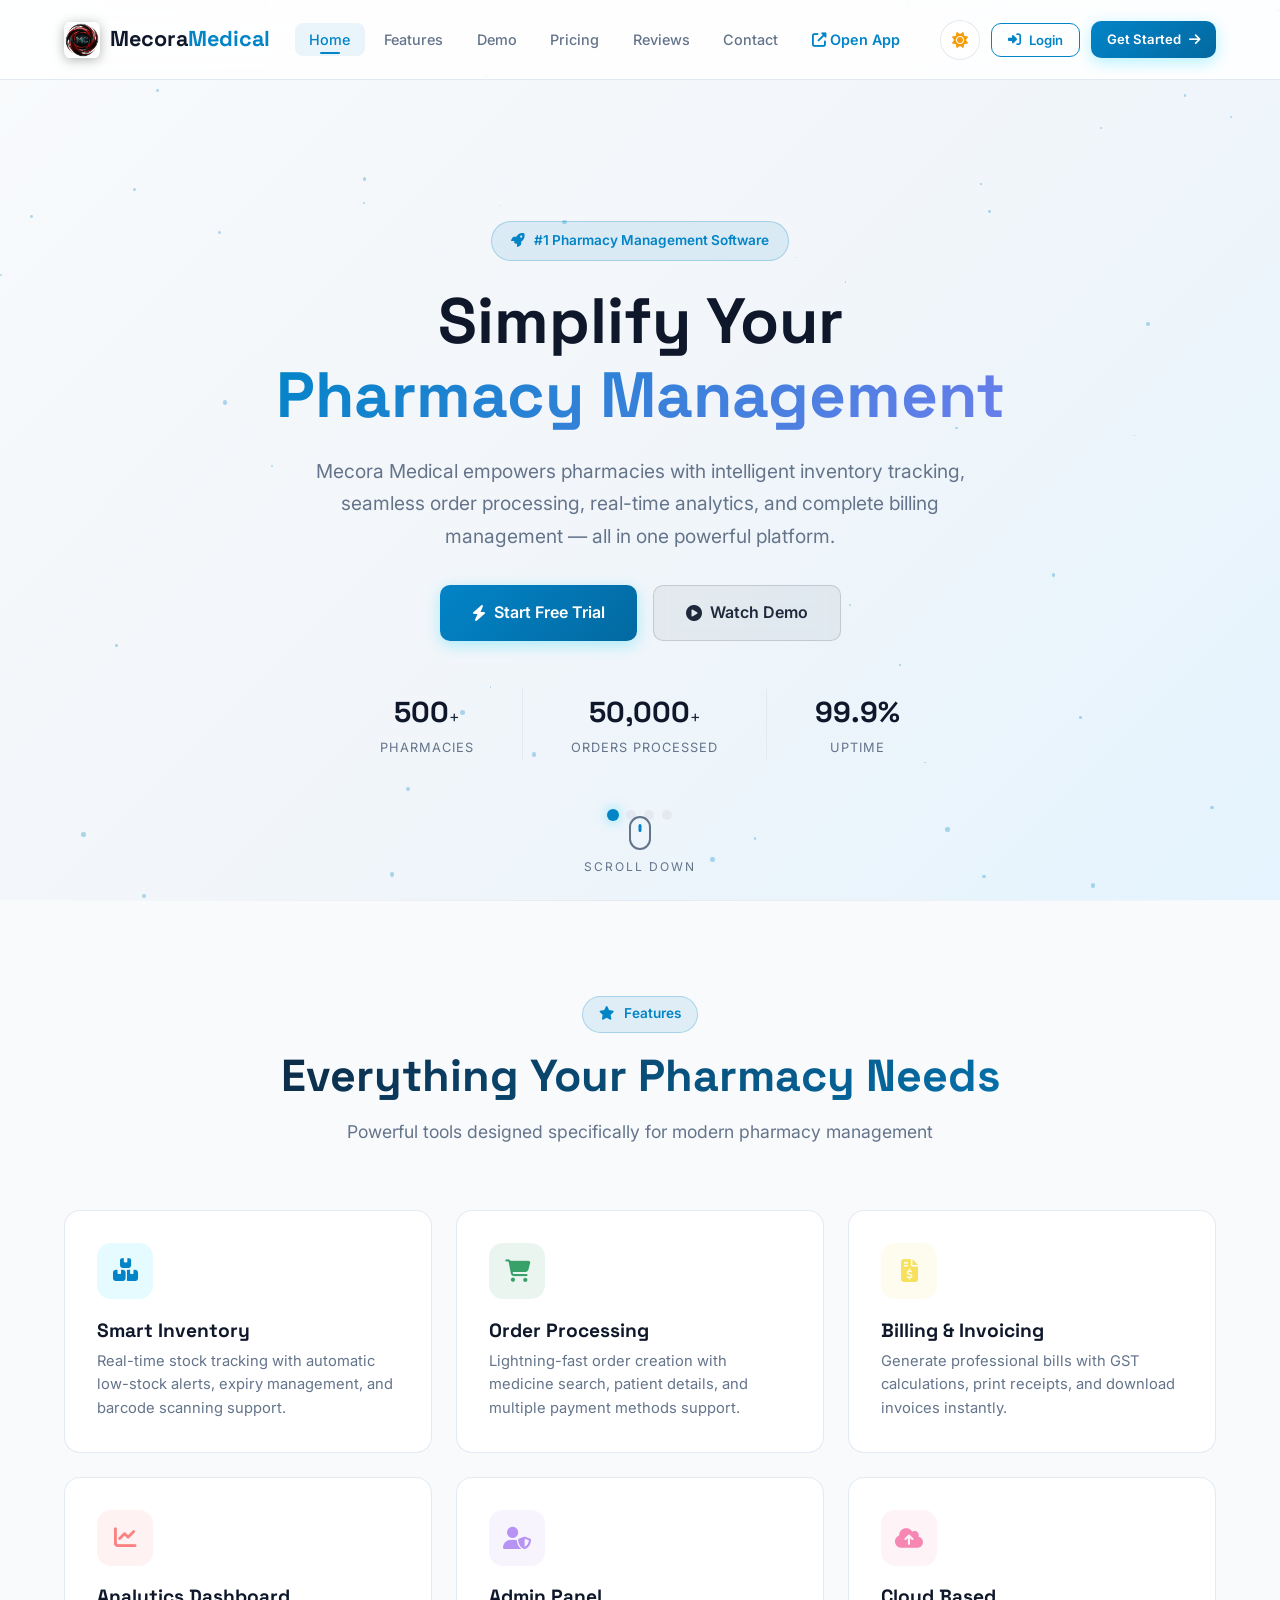
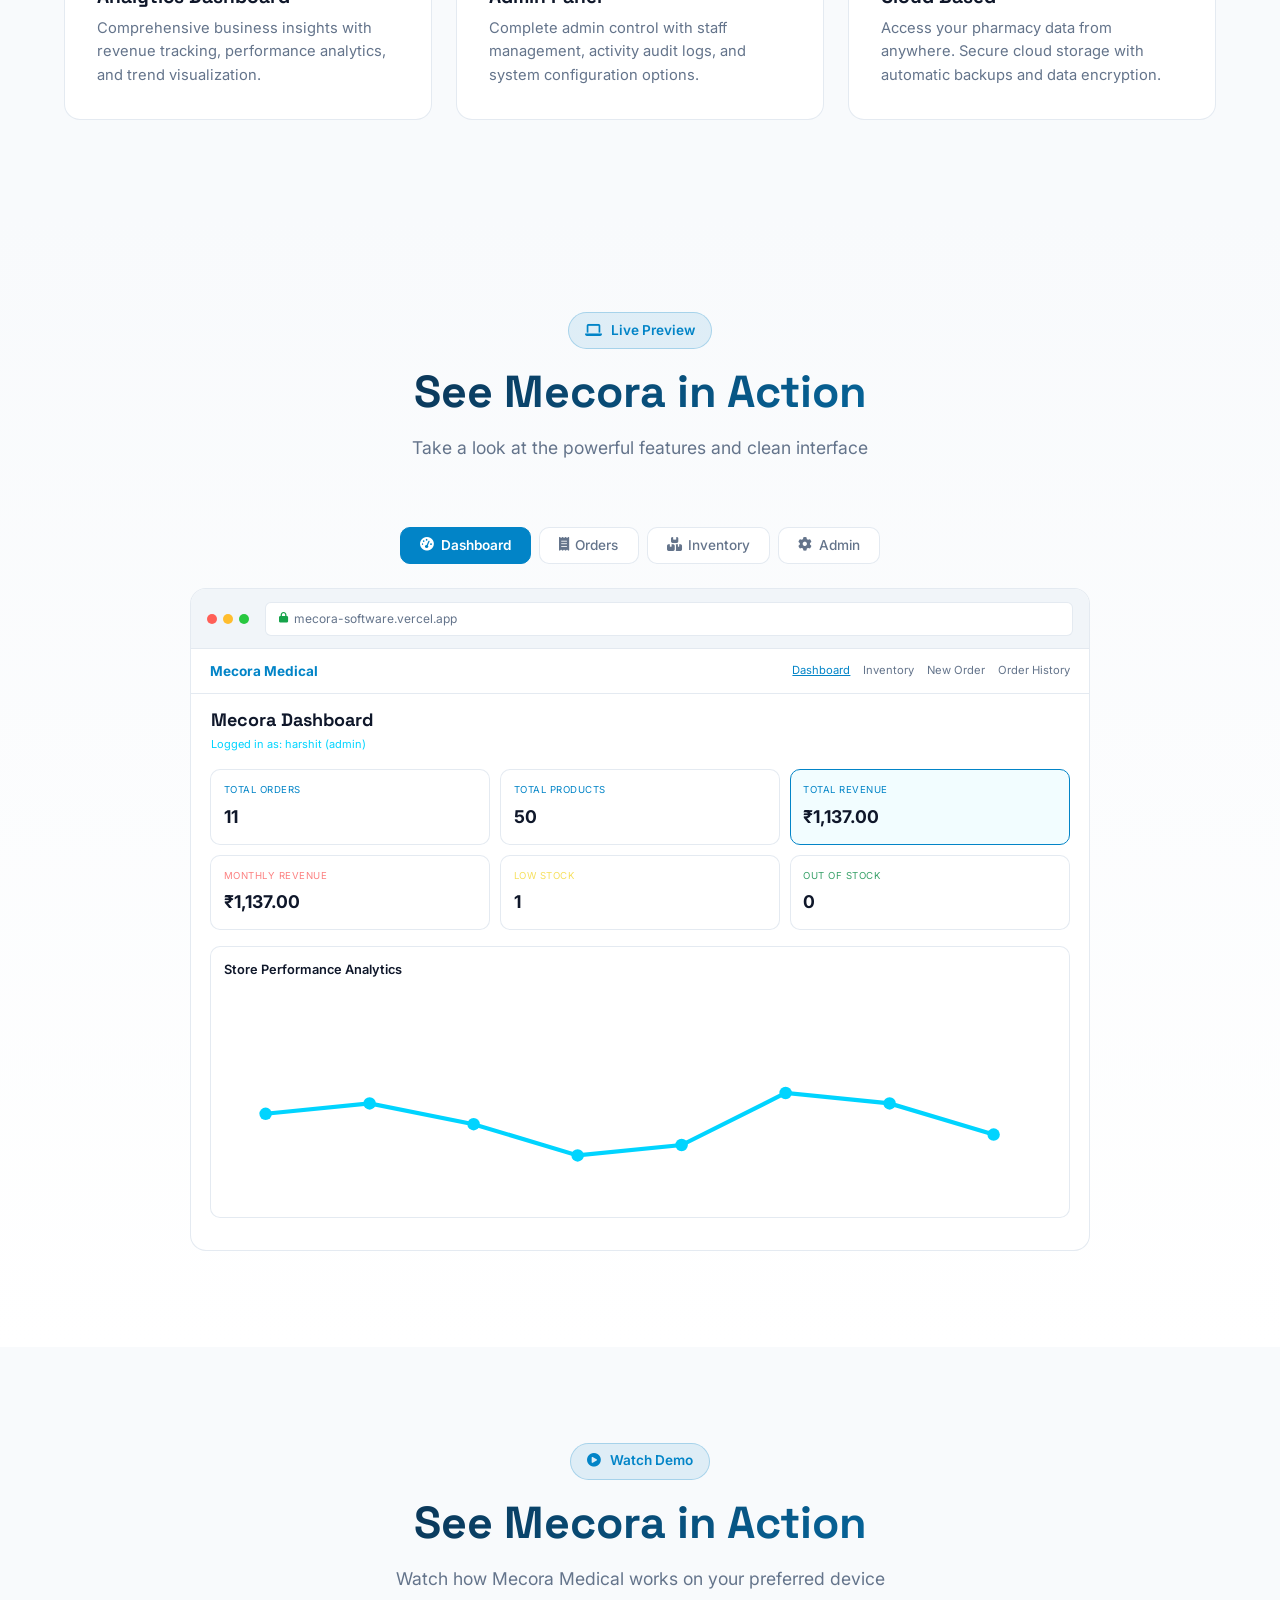
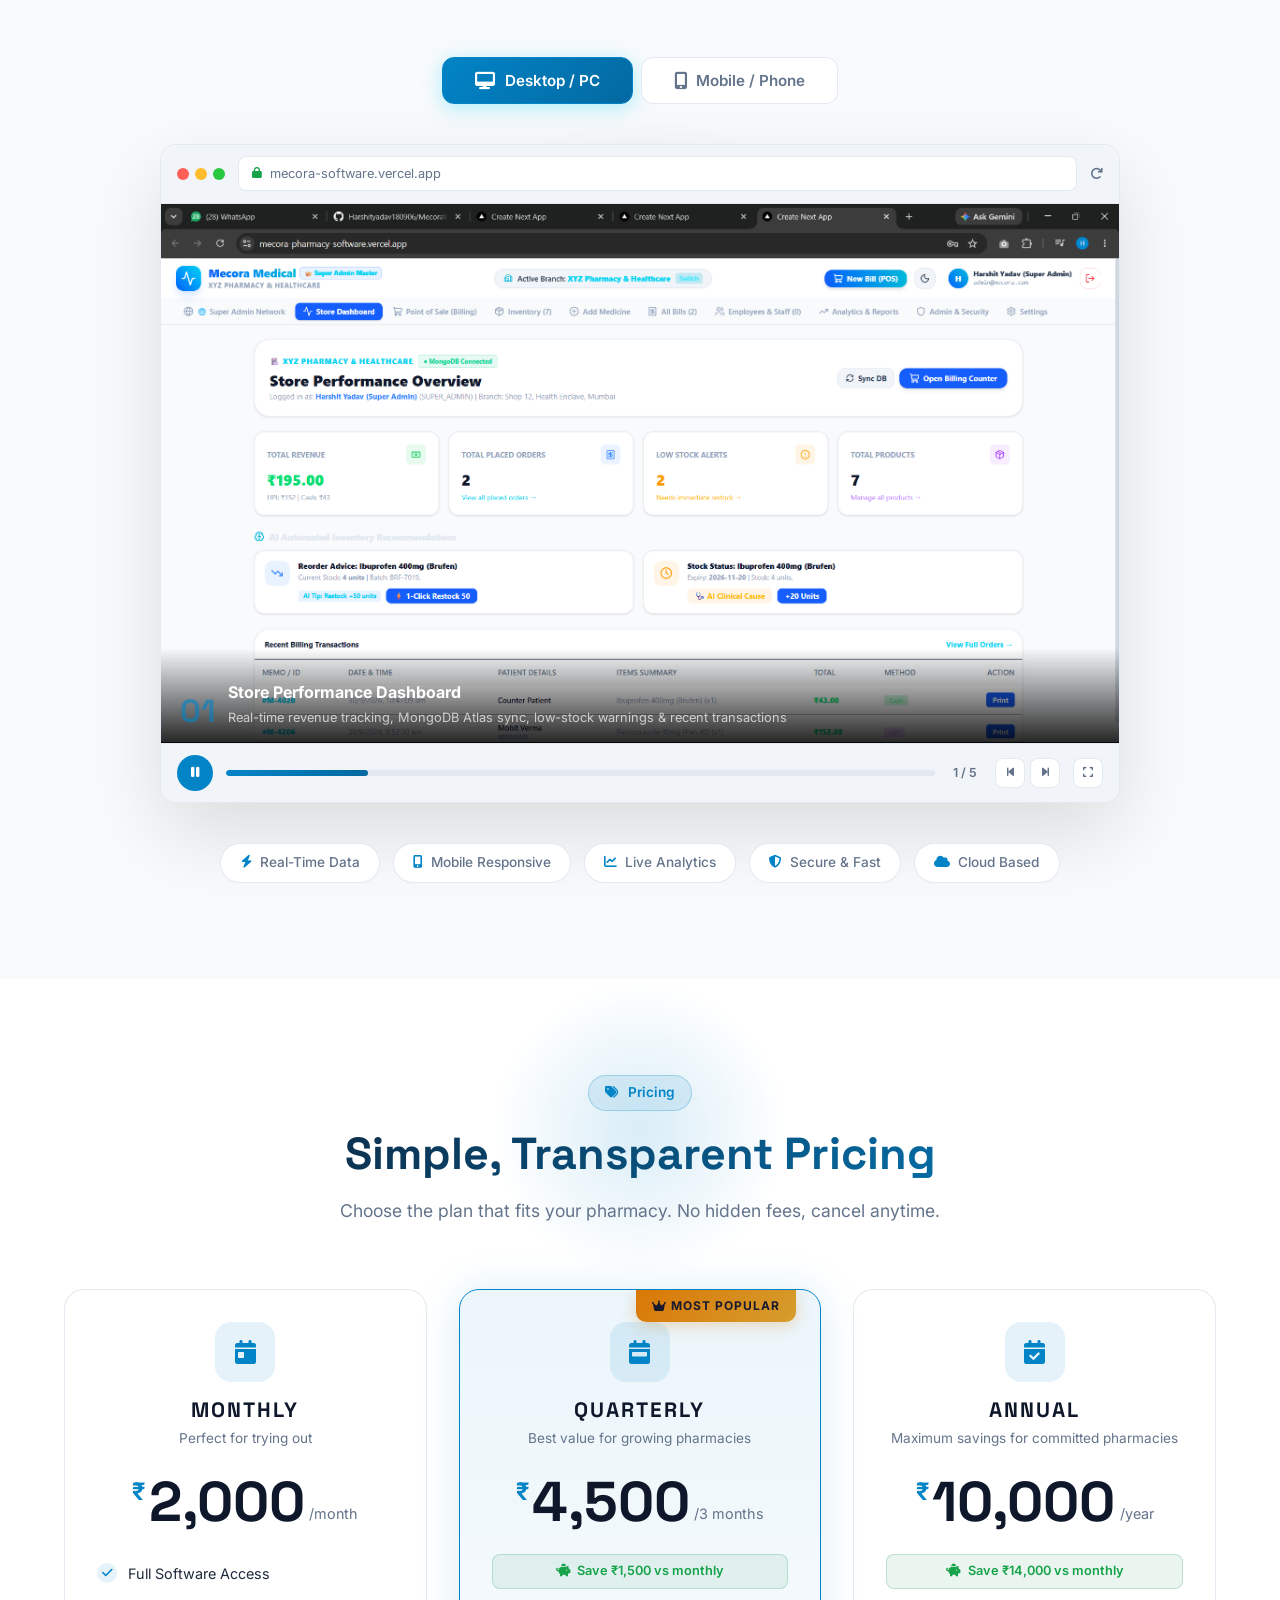
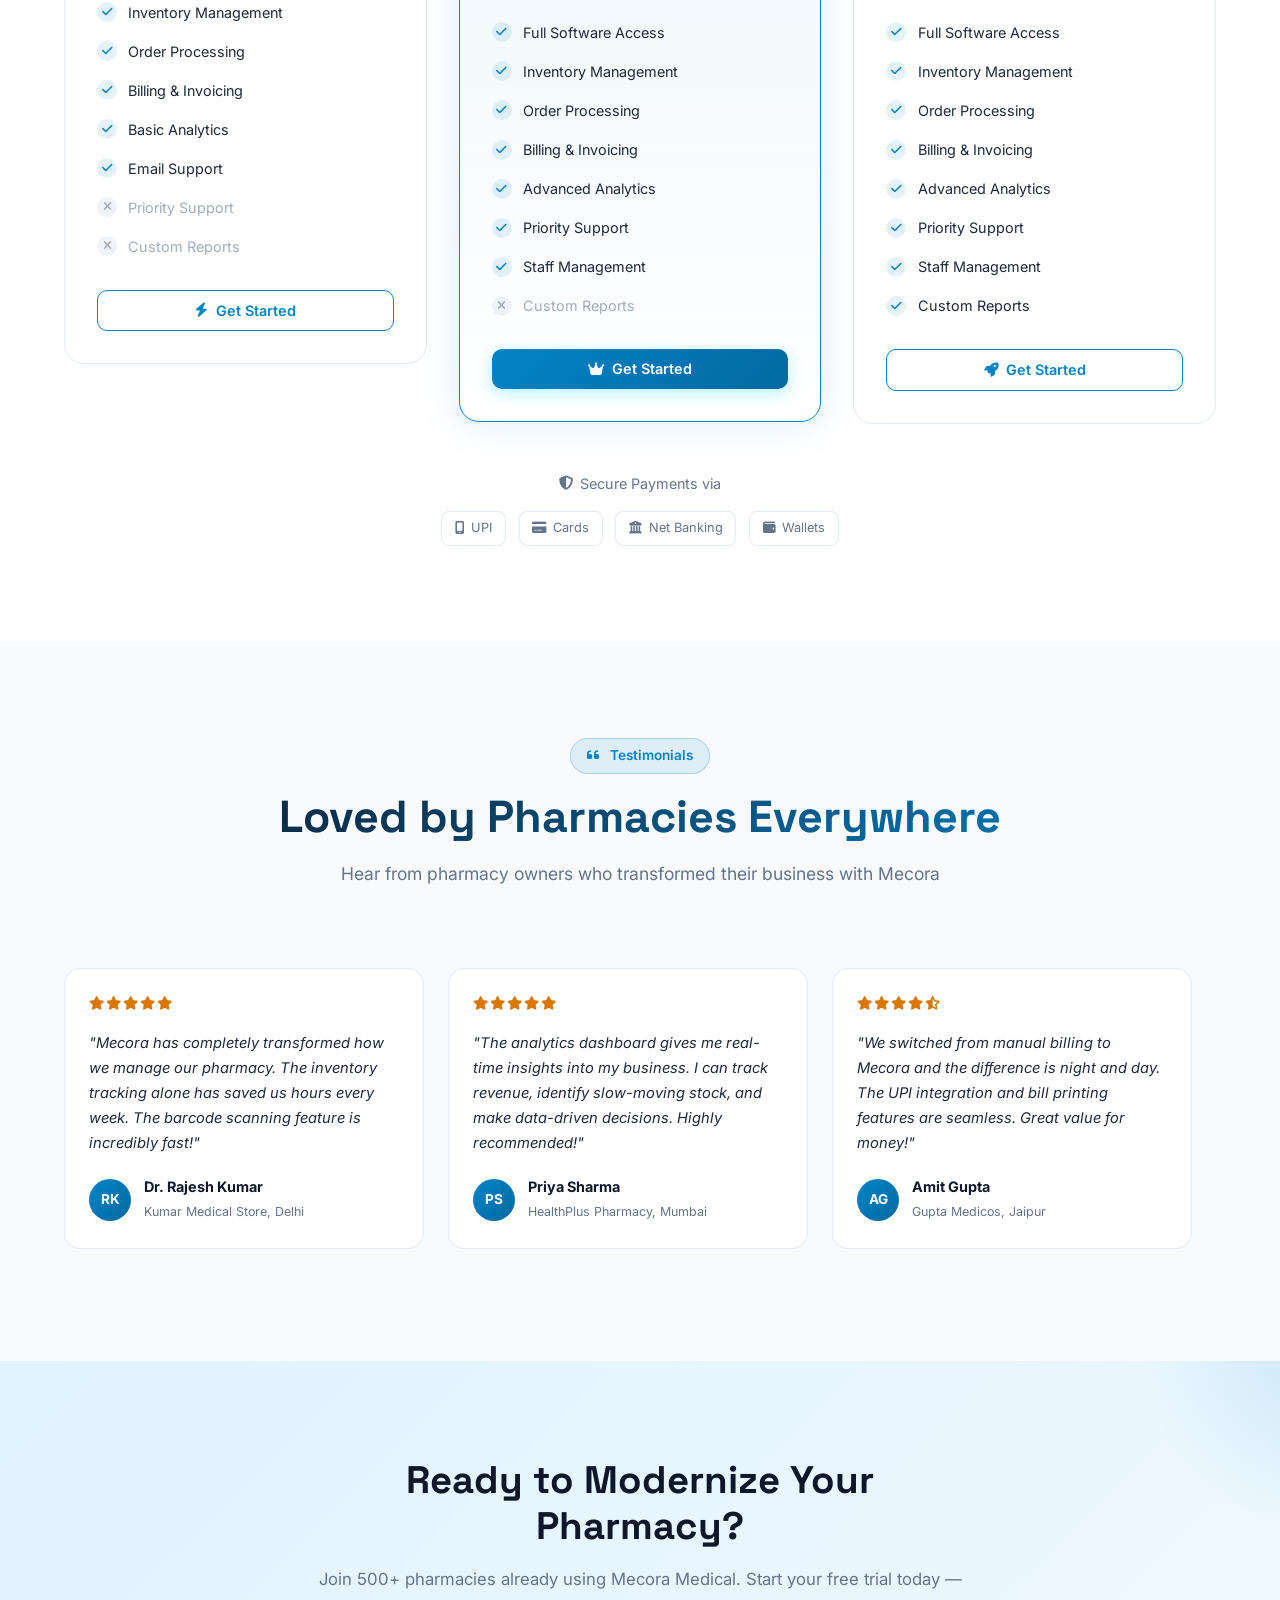
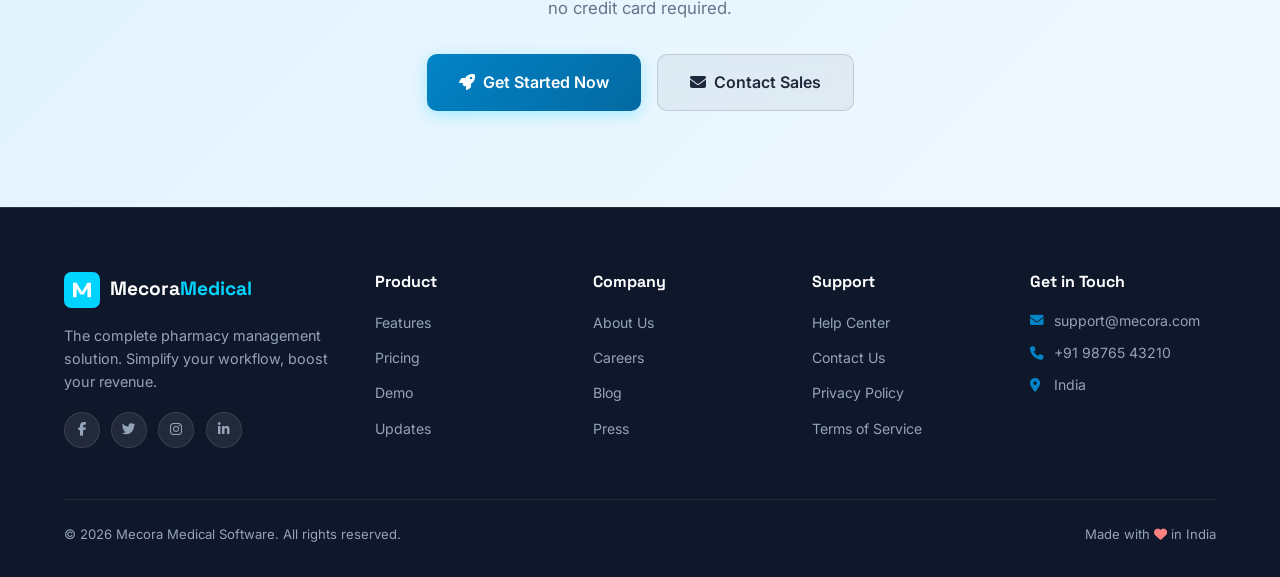
==== public/index.html @ 3e2a59c1 "first commit" ====
<!DOCTYPE html>
<html lang="en">
<head>
  <meta charset="UTF-8">
  <meta name="viewport" content="width=device-width, initial-scale=1.0">
  <title>Mecora Medical - Smart Pharmacy Management Software</title>
  <meta name="description" content="Mecora Medical - The complete pharmacy management solution. Manage inventory, orders, billing, and analytics with ease.">
  
  <!-- Favicon -->
  <link rel="icon" type="image/svg+xml" href="data:image/svg+xml,<svg xmlns='http://www.w3.org/2000/svg' viewBox='0 0 100 100'><rect width='100' height='100' rx='15' fill='%231a1a2e'/><text x='50' y='68' font-family='Arial' font-size='55' font-weight='bold' fill='%2300d4ff' text-anchor='middle'>M</text></svg>">
  
  <!-- Google Fonts -->
  <link rel="preconnect" href="https://fonts.googleapis.com">
  <link rel="preconnect" href="https://fonts.gstatic.com" crossorigin>
  <link href="https://fonts.googleapis.com/css2?family=Inter:wght@300;400;500;600;700;800;900&family=Space+Grotesk:wght@400;500;600;700&display=swap" rel="stylesheet">
  
  <!-- Font Awesome -->
  <link rel="stylesheet" href="https://cdnjs.cloudflare.com/ajax/libs/font-awesome/6.5.1/css/all.min.css">
  
  <!-- Razorpay Checkout -->
  <script src="https://checkout.razorpay.com/v1/checkout.js"></script>
  
  <!-- Custom CSS -->
  <link rel="stylesheet" href="css/style.css">

  <!-- Theme Init (Prevents FOUC) -->
  <script>
    (function() {
      const savedTheme = localStorage.getItem('mecora_theme');
      const prefersDark = window.matchMedia('(prefers-color-scheme: dark)').matches;
      const theme = savedTheme || (prefersDark ? 'dark' : 'light');
      document.documentElement.setAttribute('data-theme', theme);
    })();
  </script>
</head>
<body>

  <!-- ===== NAVBAR ===== -->
  <nav class="navbar">
    <div class="nav-container">
      <a href="#" class="nav-logo">
        <div class="logo-icon" style="background: transparent; display: flex; align-items: center;">
          <img src="images/logo.png" alt="Mecora Medical Logo" style="width: 38px; height: 38px; object-fit: contain; border-radius: 8px; filter: drop-shadow(0 2px 6px rgba(0,0,0,0.3));" />
        </div>
        <span class="logo-text">Mecora<span class="logo-accent">Medical</span></span>
      </a>
      
      <ul class="nav-links">
        <li><a href="#home" class="nav-link active">Home</a></li>
        <li><a href="#features" class="nav-link">Features</a></li>
        <li><a href="#demo" class="nav-link">Demo</a></li>
        <li><a href="#pricing" class="nav-link">Pricing</a></li>
        <li><a href="#testimonials" class="nav-link">Reviews</a></li>
        <li><a href="#contact" class="nav-link">Contact</a></li>
        <li><a href="https://mecora-pharmacy-software.vercel.app" target="_blank" class="nav-link" style="color: var(--accent-cyan); font-weight: 600;"><i class="fas fa-external-link-alt"></i> Open App</a></li>
        <li class="mobile-theme-item">
          <button class="theme-toggle-btn-mobile" id="themeToggleMobile" aria-label="Toggle Theme">
            <span>
              <i class="fas fa-sun theme-icon-sun"></i>
              <i class="fas fa-moon theme-icon-moon"></i>
              <span class="theme-mode-text">Dark Mode</span>
            </span>
          </button>
        </li>
      </ul>
      
      <div class="nav-actions">
        <button class="theme-toggle-btn" id="themeToggle" aria-label="Toggle Light/Dark Theme" title="Toggle Light/Dark Theme">
          <i class="fas fa-sun theme-icon-sun"></i>
          <i class="fas fa-moon theme-icon-moon"></i>
        </button>
        <button class="btn btn-outline btn-sm" onclick="showLoginModal(null)">
          <i class="fas fa-sign-in-alt"></i> Login
        </button>
        <a href="#pricing" class="btn btn-primary btn-sm">
          Get Started <i class="fas fa-arrow-right"></i>
        </a>
      </div>
      
      <button class="hamburger" aria-label="Menu">
        <span></span>
        <span></span>
        <span></span>
      </button>
    </div>
  </nav>

  <!-- ===== HERO SECTION ===== -->
  <section id="home" class="hero">
    <div class="particles-container"></div>
    
    <!-- Image Slider Background -->
    <div class="hero-slider">
      <div class="hero-slide active" style="background-image: url('https://images.unsplash.com/photo-1576091160399-112ba8d25d1d?w=1920&q=80')"></div>
      <div class="hero-slide" style="background-image: url('https://images.unsplash.com/photo-1587854692152-cbe660dbde88?w=1920&q=80')"></div>
      <div class="hero-slide" style="background-image: url('https://images.unsplash.com/photo-1631549916768-4119b2e5f926?w=1920&q=80')"></div>
      <div class="hero-slide" style="background-image: url('https://images.unsplash.com/photo-1585435557343-3b092031a831?w=1920&q=80')"></div>
    </div>
    
    <div class="hero-overlay"></div>
    
    <div class="hero-content">
      <div class="hero-badge animate-on-scroll">
        <i class="fas fa-rocket"></i> #1 Pharmacy Management Software
      </div>
      <h1 class="hero-title animate-on-scroll">
        Simplify Your<br>
        <span class="gradient-text typing-text">Pharmacy Management</span>
      </h1>
      <p class="hero-subtitle animate-on-scroll">
        Mecora Medical empowers pharmacies with intelligent inventory tracking, 
        seamless order processing, real-time analytics, and complete billing management — 
        all in one powerful platform.
      </p>
      <div class="hero-cta animate-on-scroll">
        <a href="#pricing" class="btn btn-primary btn-lg pulse-btn">
          <i class="fas fa-bolt"></i> Start Free Trial
        </a>
        <a href="#demo-video" class="btn btn-glass btn-lg">
          <i class="fas fa-play-circle"></i> Watch Demo
        </a>
      </div>
      <div class="hero-stats animate-on-scroll">
        <div class="stat-item">
          <span class="stat-number counter" data-target="500">0</span>+
          <span class="stat-label">Pharmacies</span>
        </div>
        <div class="stat-divider"></div>
        <div class="stat-item">
          <span class="stat-number counter" data-target="50000">0</span>+
          <span class="stat-label">Orders Processed</span>
        </div>
        <div class="stat-divider"></div>
        <div class="stat-item">
          <span class="stat-number">99.9%</span>
          <span class="stat-label">Uptime</span>
        </div>
      </div>
    </div>
    
    <div class="slider-dots"></div>
    
    <div class="hero-scroll-indicator">
      <a href="#features">
        <div class="scroll-mouse">
          <div class="scroll-wheel"></div>
        </div>
        <span>Scroll Down</span>
      </a>
    </div>
  </section>

  <!-- ===== FEATURES SECTION ===== -->
  <section id="features" class="features-section">
    <div class="container">
      <div class="section-header animate-on-scroll">
        <span class="section-tag"><i class="fas fa-star"></i> Features</span>
        <h2 class="section-title">Everything Your Pharmacy Needs</h2>
        <p class="section-subtitle">Powerful tools designed specifically for modern pharmacy management</p>
      </div>
      
      <div class="features-grid animate-on-scroll">
        <div class="feature-card stagger-child">
          <div class="feature-icon" style="--accent: #00d4ff">
            <i class="fas fa-boxes-stacked"></i>
          </div>
          <h3>Smart Inventory</h3>
          <p>Real-time stock tracking with automatic low-stock alerts, expiry management, and barcode scanning support.</p>
        </div>
        
        <div class="feature-card stagger-child">
          <div class="feature-icon" style="--accent: #38a169">
            <i class="fas fa-cart-shopping"></i>
          </div>
          <h3>Order Processing</h3>
          <p>Lightning-fast order creation with medicine search, patient details, and multiple payment methods support.</p>
        </div>
        
        <div class="feature-card stagger-child">
          <div class="feature-icon" style="--accent: #f6e05e">
            <i class="fas fa-file-invoice-dollar"></i>
          </div>
          <h3>Billing & Invoicing</h3>
          <p>Generate professional bills with GST calculations, print receipts, and download invoices instantly.</p>
        </div>
        
        <div class="feature-card stagger-child">
          <div class="feature-icon" style="--accent: #fc8181">
            <i class="fas fa-chart-line"></i>
          </div>
          <h3>Analytics Dashboard</h3>
          <p>Comprehensive business insights with revenue tracking, performance analytics, and trend visualization.</p>
        </div>
        
        <div class="feature-card stagger-child">
          <div class="feature-icon" style="--accent: #b794f4">
            <i class="fas fa-user-shield"></i>
          </div>
          <h3>Admin Panel</h3>
          <p>Complete admin control with staff management, activity audit logs, and system configuration options.</p>
        </div>
        
        <div class="feature-card stagger-child">
          <div class="feature-icon" style="--accent: #f687b3">
            <i class="fas fa-cloud-arrow-up"></i>
          </div>
          <h3>Cloud Based</h3>
          <p>Access your pharmacy data from anywhere. Secure cloud storage with automatic backups and data encryption.</p>
        </div>
      </div>
    </div>
  </section>

  <!-- ===== DEMO / SCREENSHOTS SECTION ===== -->
  <section id="demo" class="demo-section">
    <div class="container">
      <div class="section-header animate-on-scroll">
        <span class="section-tag"><i class="fas fa-laptop"></i> Live Preview</span>
        <h2 class="section-title">See Mecora in Action</h2>
        <p class="section-subtitle">Take a look at the powerful features and clean interface</p>
      </div>
      
      <div class="demo-showcase animate-on-scroll">
        <div class="demo-tabs">
          <button class="demo-tab active" data-tab="dashboard">
            <i class="fas fa-tachometer-alt"></i> Dashboard
          </button>
          <button class="demo-tab" data-tab="orders">
            <i class="fas fa-receipt"></i> Orders
          </button>
          <button class="demo-tab" data-tab="inventory">
            <i class="fas fa-boxes-stacked"></i> Inventory
          </button>
          <button class="demo-tab" data-tab="admin">
            <i class="fas fa-cog"></i> Admin
          </button>
        </div>
        
        <div class="demo-screen">
          <div class="demo-browser-bar">
            <div class="browser-dots">
              <span class="dot red"></span>
              <span class="dot yellow"></span>
              <span class="dot green"></span>
            </div>
            <div class="browser-url">
              <i class="fas fa-lock"></i> mecora-software.vercel.app
            </div>
          </div>
          <div class="demo-content">
            <div class="demo-panel active" id="panel-dashboard">
              <div class="demo-mockup">
                <div class="mockup-header">
                  <span class="mockup-logo">Mecora Medical</span>
                  <div class="mockup-nav">
                    <span class="active">Dashboard</span>
                    <span>Inventory</span>
                    <span>New Order</span>
                    <span>Order History</span>
                  </div>
                </div>
                <h3 style="margin: 15px 20px 5px; font-size: 18px;">Mecora Dashboard</h3>
                <p style="margin: 0 20px 15px; font-size: 11px; color: #00d4ff;">Logged in as: harshit (admin)</p>
                <div class="mockup-stats">
                  <div class="mockup-stat-card">
                    <span class="mockup-stat-label">TOTAL ORDERS</span>
                    <span class="mockup-stat-value">11</span>
                  </div>
                  <div class="mockup-stat-card">
                    <span class="mockup-stat-label">TOTAL PRODUCTS</span>
                    <span class="mockup-stat-value">50</span>
                  </div>
                  <div class="mockup-stat-card highlight">
                    <span class="mockup-stat-label">TOTAL REVENUE</span>
                    <span class="mockup-stat-value">₹1,137.00</span>
                  </div>
                </div>
                <div class="mockup-stats" style="margin-top: 10px;">
                  <div class="mockup-stat-card">
                    <span class="mockup-stat-label" style="color: #fc8181;">MONTHLY REVENUE</span>
                    <span class="mockup-stat-value">₹1,137.00</span>
                  </div>
                  <div class="mockup-stat-card">
                    <span class="mockup-stat-label" style="color: #f6e05e;">LOW STOCK</span>
                    <span class="mockup-stat-value">1</span>
                  </div>
                  <div class="mockup-stat-card">
                    <span class="mockup-stat-label" style="color: #38a169;">OUT OF STOCK</span>
                    <span class="mockup-stat-value">0</span>
                  </div>
                </div>
                <div class="mockup-chart">
                  <div class="chart-title">Store Performance Analytics</div>
                  <svg viewBox="0 0 400 100" class="mini-chart">
                    <polyline points="20,60 70,55 120,65 170,80 220,75 270,50 320,55 370,70" fill="none" stroke="#00d4ff" stroke-width="2"/>
                    <circle cx="20" cy="60" r="3" fill="#00d4ff"/>
                    <circle cx="70" cy="55" r="3" fill="#00d4ff"/>
                    <circle cx="120" cy="65" r="3" fill="#00d4ff"/>
                    <circle cx="170" cy="80" r="3" fill="#00d4ff"/>
                    <circle cx="220" cy="75" r="3" fill="#00d4ff"/>
                    <circle cx="270" cy="50" r="3" fill="#00d4ff"/>
                    <circle cx="320" cy="55" r="3" fill="#00d4ff"/>
                    <circle cx="370" cy="70" r="3" fill="#00d4ff"/>
                  </svg>
                </div>
              </div>
            </div>
            <div class="demo-panel" id="panel-orders">
              <div class="demo-mockup">
                <div class="mockup-header">
                  <span class="mockup-logo">Mecora Medical</span>
                  <div class="mockup-nav">
                    <span>Dashboard</span>
                    <span>Inventory</span>
                    <span>New Order</span>
                    <span class="active">Order History</span>
                  </div>
                </div>
                <h3 style="margin: 15px 20px 10px; font-size: 16px;">All Placed Orders Dashboard</h3>
                <div class="mockup-collection-row">
                  <div class="collection-badge green"><span>CASH COLLECTION</span><strong>₹664.00</strong></div>
                  <div class="collection-badge blue"><span>UPI COLLECTION</span><strong>₹315.00</strong></div>
                  <div class="collection-badge purple"><span>CARD COLLECTION</span><strong>₹158.00</strong></div>
                  <div class="collection-badge orange"><span>TOTAL ORDERS</span><strong>11</strong></div>
                </div>
                <div class="mockup-table">
                  <div class="table-row header">
                    <span>MEMO/ID</span><span>DATE</span><span>PATIENT</span><span>TOTAL</span><span>METHOD</span>
                  </div>
                  <div class="table-row"><span>M-4206</span><span>23/9/2026</span><span>NA</span><span style="color:#00d4ff">₹152.00</span><span class="badge-upi">UPI</span></div>
                  <div class="table-row"><span>M-5508</span><span>24/7/2026</span><span>MOHIT</span><span style="color:#00d4ff">₹162.00</span><span class="badge-cash">Cash</span></div>
                  <div class="table-row"><span>M-7857</span><span>11/7/2026</span><span>HARSHIT</span><span style="color:#00d4ff">₹95.00</span><span class="badge-upi">UPI</span></div>
                  <div class="table-row"><span>M-9960</span><span>9/7/2026</span><span>JAGRATI</span><span style="color:#00d4ff">₹58.00</span><span class="badge-cash">Cash</span></div>
                </div>
              </div>
            </div>
            <div class="demo-panel" id="panel-inventory">
              <div class="demo-mockup">
                <div class="mockup-header">
                  <span class="mockup-logo">Mecora Medical</span>
                  <div class="mockup-nav">
                    <span>Dashboard</span>
                    <span class="active">Inventory</span>
                    <span>New Order</span>
                    <span>Order History</span>
                  </div>
                </div>
                <h3 style="margin: 15px 20px 10px; font-size: 16px;">Add New Product</h3>
                <div class="mockup-form">
                  <div class="form-row">
                    <div class="form-field"><label>Barcode</label><div class="field-placeholder">Type barcode and press Enter</div></div>
                  </div>
                  <div class="form-row">
                    <div class="form-field"><label>Product Name</label><div class="field-placeholder"></div></div>
                  </div>
                  <div class="form-row two-col">
                    <div class="form-field"><label>Pack</label><div class="field-placeholder">e.g. 10 tablets</div></div>
                    <div class="form-field"><label>Batch</label><div class="field-placeholder">Batch number</div></div>
                  </div>
                  <div class="form-row two-col">
                    <div class="form-field"><label>Price (₹)</label><div class="field-placeholder"></div></div>
                    <div class="form-field"><label>Stock Quantity</label><div class="field-placeholder"></div></div>
                  </div>
                  <div class="mockup-btn">Add New Product</div>
                </div>
              </div>
            </div>
            <div class="demo-panel" id="panel-admin">
              <div class="demo-mockup">
                <div class="mockup-header">
                  <span class="mockup-logo">Mecora Medical</span>
                  <div class="mockup-nav">
                    <span>Dashboard</span>
                    <span>Inventory</span>
                    <span>New Order</span>
                    <span class="active">Admin Panel</span>
                  </div>
                </div>
                <h3 style="margin: 15px 20px 5px; font-size: 16px;">Admin Dashboard</h3>
                <p style="margin: 0 20px 10px; font-size: 10px; color: #a0aec0;">Active: harshit (ADMIN)</p>
                <div class="mockup-stats">
                  <div class="mockup-stat-card"><span class="mockup-stat-label">TOTAL PRODUCTS</span><span class="mockup-stat-value">50</span></div>
                  <div class="mockup-stat-card"><span class="mockup-stat-label" style="color:#fc8181">LOW STOCK</span><span class="mockup-stat-value">1</span></div>
                  <div class="mockup-stat-card"><span class="mockup-stat-label" style="color:#38a169">OUT OF STOCK</span><span class="mockup-stat-value">0</span></div>
                </div>
                <div class="mockup-alert">
                  <h4>Stock Alerts</h4>
                  <div class="alert-item">
                    <span>Ibuprofen 400mg (Brufen)</span>
                    <span class="alert-badge">Only 5 left</span>
                    <button class="restock-btn">+ Restock</button>
                  </div>
                </div>
                <div class="mockup-audit">
                  <h4>Activity Audit Log</h4>
                  <div class="audit-entry"><span class="time">[12:31:39]</span> <span class="user">harshit</span> <span class="admin-badge">ADMIN</span> SECURITY: User "harshit" logged in</div>
                  <div class="audit-entry"><span class="time">[10:25:01]</span> <span class="user">harshit</span> <span class="admin-badge">ADMIN</span> SECURITY: User "harshit" logged in</div>
                </div>
              </div>
            </div>
          </div>
        </div>
      </div>
    </div>
  </section>

  <!-- ===== DEMO VIDEO SECTION ===== -->
  <section id="demo-video" class="demo-video-section">
    <div class="container">
      <div class="section-header animate-on-scroll">
        <span class="section-tag"><i class="fas fa-play-circle"></i> Watch Demo</span>
        <h2 class="section-title">See Mecora in Action</h2>
        <p class="section-subtitle">Watch how Mecora Medical works on your preferred device</p>
      </div>

      <!-- Device Toggle -->
      <div class="device-toggle animate-on-scroll">
        <button class="device-btn active" data-device="pc" id="btnPC">
          <i class="fas fa-desktop"></i>
          <span>Desktop / PC</span>
        </button>
        <button class="device-btn" data-device="phone" id="btnPhone">
          <i class="fas fa-mobile-alt"></i>
          <span>Mobile / Phone</span>
        </button>
      </div>

      <!-- PC Demo Player -->
      <div class="demo-player-wrapper animate-on-scroll">
        <div class="demo-player pc-player active" id="pcPlayer">
          <div class="player-frame pc-frame">
            <div class="pc-top-bar">
              <div class="pc-dots">
                <span class="pc-dot red"></span>
                <span class="pc-dot yellow"></span>
                <span class="pc-dot green"></span>
              </div>
              <div class="pc-address-bar">
                <i class="fas fa-lock"></i> mecora-software.vercel.app
              </div>
              <div class="pc-controls">
                <i class="fas fa-redo"></i>
              </div>
            </div>
            <div class="player-screen">
              <div class="video-slide active" data-index="0">
                <img src="images/demo/dashboard.png" alt="Mecora Live Store Dashboard">
                <div class="slide-caption">
                  <span class="caption-number">01</span>
                  <div>
                    <strong>Store Performance Dashboard</strong>
                    <p>Real-time revenue tracking, MongoDB Atlas sync, low-stock warnings & recent transactions</p>
                  </div>
                </div>
              </div>
              <div class="video-slide" data-index="1">
                <img src="images/demo/dashboard-chart.png" alt="AI Medicine Intelligence Modal">
                <div class="slide-caption">
                  <span class="caption-number">02</span>
                  <div>
                    <strong>AI Drug Intelligence & Substitutes</strong>
                    <p>Instant salt breakdown, clinical causes, precautions & available generic substitutes</p>
                  </div>
                </div>
              </div>
              <div class="video-slide" data-index="2">
                <img src="images/demo/orders.png" alt="POS Counter & Thermal Receipts">
                <div class="slide-caption">
                  <span class="caption-number">03</span>
                  <div>
                    <strong>POS Billing & Thermal Invoicing</strong>
                    <p>High-speed barcode checkout with split Cash/UPI support and instant 80mm receipts</p>
                  </div>
                </div>
              </div>
              <div class="video-slide" data-index="3">
                <img src="images/demo/add-product.png" alt="Live Inventory Management">
                <div class="slide-caption">
                  <span class="caption-number">04</span>
                  <div>
                    <strong>Live Inventory & Stock Control</strong>
                    <p>Batch tracking, expiry monitoring, automated stock deduction, and 1-click restock</p>
                  </div>
                </div>
              </div>
              <div class="video-slide" data-index="4">
                <img src="images/demo/admin.png" alt="Branch Staff & Roster Management">
                <div class="slide-caption">
                  <span class="caption-number">05</span>
                  <div>
                    <strong>Branch Staff Roster & Security</strong>
                    <p>Shift-scoped role controls, employee password management, edit & delete controls</p>
                  </div>
                </div>
              </div>
            </div>
            <!-- Video Controls -->
            <div class="player-controls">
              <button class="play-pause-btn" id="pcPlayBtn" title="Play / Pause">
                <i class="fas fa-pause"></i>
              </button>
              <div class="progress-bar-container">
                <div class="progress-bar" id="pcProgress"></div>
              </div>
              <div class="slide-counter"><span id="pcCurrent">1</span> / <span id="pcTotal">5</span></div>
              <div class="player-nav-btns">
                <button class="nav-prev" title="Previous"><i class="fas fa-step-backward"></i></button>
                <button class="nav-next" title="Next"><i class="fas fa-step-forward"></i></button>
              </div>
              <button class="fullscreen-btn" title="Fullscreen"><i class="fas fa-expand"></i></button>
            </div>
          </div>
        </div>

        <!-- Phone Demo Player -->
        <div class="demo-player phone-player" id="phonePlayer">
          <div class="player-frame phone-frame">
            <div class="phone-notch">
              <div class="notch-camera"></div>
            </div>
            <div class="phone-status-bar">
              <span class="phone-time">9:41</span>
              <div class="phone-status-icons">
                <i class="fas fa-signal"></i>
                <i class="fas fa-wifi"></i>
                <i class="fas fa-battery-three-quarters"></i>
              </div>
            </div>
            <div class="player-screen phone-screen">
              <div class="video-slide active" data-index="0">
                <img src="images/demo/dashboard.png" alt="Mecora Dashboard - Mobile">
                <div class="slide-caption">
                  <span class="caption-number">01</span>
                  <div>
                    <strong>Store Dashboard</strong>
                    <p>Live metrics & transactions on mobile</p>
                  </div>
                </div>
              </div>
              <div class="video-slide" data-index="1">
                <img src="images/demo/dashboard-chart.png" alt="AI Drug Intelligence - Mobile">
                <div class="slide-caption">
                  <span class="caption-number">02</span>
                  <div>
                    <strong>AI Drug Lookup</strong>
                    <p>Instant salts & brand substitutes</p>
                  </div>
                </div>
              </div>
              <div class="video-slide" data-index="2">
                <img src="images/demo/orders.png" alt="POS Invoicing - Mobile">
                <div class="slide-caption">
                  <span class="caption-number">03</span>
                  <div>
                    <strong>POS Invoicing</strong>
                    <p>Print thermal bills & track split payments</p>
                  </div>
                </div>
              </div>
              <div class="video-slide" data-index="3">
                <img src="images/demo/add-product.png" alt="Live Inventory - Mobile">
                <div class="slide-caption">
                  <span class="caption-number">04</span>
                  <div>
                    <strong>Live Inventory</strong>
                    <p>Mobile cards with 1-click restock</p>
                  </div>
                </div>
              </div>
              <div class="video-slide" data-index="4">
                <img src="images/demo/admin.png" alt="Staff Management - Mobile">
                <div class="slide-caption">
                  <span class="caption-number">05</span>
                  <div>
                    <strong>Staff Roster</strong>
                    <p>Manage employee roles & passwords</p>
                  </div>
                </div>
              </div>
            </div>
            <!-- Phone Controls -->
            <div class="player-controls phone-controls">
              <button class="play-pause-btn" id="phonePlayBtn" title="Play / Pause">
                <i class="fas fa-pause"></i>
              </button>
              <div class="progress-bar-container">
                <div class="progress-bar" id="phoneProgress"></div>
              </div>
              <div class="slide-counter"><span id="phoneCurrent">1</span> / <span id="phoneTotal">5</span></div>
              <div class="player-nav-btns">
                <button class="nav-prev" title="Previous"><i class="fas fa-step-backward"></i></button>
                <button class="nav-next" title="Next"><i class="fas fa-step-forward"></i></button>
              </div>
            </div>
            <div class="phone-home-bar"></div>
          </div>
        </div>
      </div>

      <!-- Feature Highlights under the Video -->
      <div class="demo-video-features animate-on-scroll">
        <div class="demo-feature-pill">
          <i class="fas fa-bolt"></i> Real-Time Data
        </div>
        <div class="demo-feature-pill">
          <i class="fas fa-mobile-alt"></i> Mobile Responsive
        </div>
        <div class="demo-feature-pill">
          <i class="fas fa-chart-line"></i> Live Analytics
        </div>
        <div class="demo-feature-pill">
          <i class="fas fa-shield-alt"></i> Secure & Fast
        </div>
        <div class="demo-feature-pill">
          <i class="fas fa-cloud"></i> Cloud Based
        </div>
      </div>
    </div>
  </section>

  <!-- ===== PRICING SECTION ===== -->
  <section id="pricing" class="pricing-section">
    <div class="container">
      <div class="section-header animate-on-scroll">
        <span class="section-tag"><i class="fas fa-tags"></i> Pricing</span>
        <h2 class="section-title">Simple, Transparent Pricing</h2>
        <p class="section-subtitle">Choose the plan that fits your pharmacy. No hidden fees, cancel anytime.</p>
      </div>
      
      <div class="pricing-grid animate-on-scroll">
        <!-- Monthly Plan -->
        <div class="pricing-card stagger-child">
          <div class="pricing-header">
            <div class="plan-icon">
              <i class="fas fa-calendar-day"></i>
            </div>
            <h3 class="plan-name">Monthly</h3>
            <p class="plan-desc">Perfect for trying out</p>
          </div>
          <div class="pricing-body">
            <div class="plan-price">
              <span class="currency">₹</span>
              <span class="amount">2,000</span>
              <span class="period">/month</span>
            </div>
            <ul class="plan-features">
              <li><i class="fas fa-check"></i> Full Software Access</li>
              <li><i class="fas fa-check"></i> Inventory Management</li>
              <li><i class="fas fa-check"></i> Order Processing</li>
              <li><i class="fas fa-check"></i> Billing & Invoicing</li>
              <li><i class="fas fa-check"></i> Basic Analytics</li>
              <li><i class="fas fa-check"></i> Email Support</li>
              <li class="disabled"><i class="fas fa-times"></i> Priority Support</li>
              <li class="disabled"><i class="fas fa-times"></i> Custom Reports</li>
            </ul>
          </div>
          <div class="pricing-footer">
            <button class="btn btn-outline btn-block" onclick="selectPlan('monthly')">
              <i class="fas fa-bolt"></i> Get Started
            </button>
          </div>
        </div>

        <!-- Quarterly Plan (Popular) -->
        <div class="pricing-card popular stagger-child">
          <div class="popular-badge">
            <i class="fas fa-crown"></i> Most Popular
          </div>
          <div class="pricing-header">
            <div class="plan-icon">
              <i class="fas fa-calendar-week"></i>
            </div>
            <h3 class="plan-name">Quarterly</h3>
            <p class="plan-desc">Best value for growing pharmacies</p>
          </div>
          <div class="pricing-body">
            <div class="plan-price">
              <span class="currency">₹</span>
              <span class="amount">4,500</span>
              <span class="period">/3 months</span>
            </div>
            <div class="plan-savings">
              <i class="fas fa-piggy-bank"></i> Save ₹1,500 vs monthly
            </div>
            <ul class="plan-features">
              <li><i class="fas fa-check"></i> Full Software Access</li>
              <li><i class="fas fa-check"></i> Inventory Management</li>
              <li><i class="fas fa-check"></i> Order Processing</li>
              <li><i class="fas fa-check"></i> Billing & Invoicing</li>
              <li><i class="fas fa-check"></i> Advanced Analytics</li>
              <li><i class="fas fa-check"></i> Priority Support</li>
              <li><i class="fas fa-check"></i> Staff Management</li>
              <li class="disabled"><i class="fas fa-times"></i> Custom Reports</li>
            </ul>
          </div>
          <div class="pricing-footer">
            <button class="btn btn-primary btn-block pulse-btn" onclick="selectPlan('quarterly')">
              <i class="fas fa-crown"></i> Get Started
            </button>
          </div>
        </div>

        <!-- Annual Plan -->
        <div class="pricing-card stagger-child">
          <div class="pricing-header">
            <div class="plan-icon">
              <i class="fas fa-calendar-check"></i>
            </div>
            <h3 class="plan-name">Annual</h3>
            <p class="plan-desc">Maximum savings for committed pharmacies</p>
          </div>
          <div class="pricing-body">
            <div class="plan-price">
              <span class="currency">₹</span>
              <span class="amount">10,000</span>
              <span class="period">/year</span>
            </div>
            <div class="plan-savings">
              <i class="fas fa-piggy-bank"></i> Save ₹14,000 vs monthly
            </div>
            <ul class="plan-features">
              <li><i class="fas fa-check"></i> Full Software Access</li>
              <li><i class="fas fa-check"></i> Inventory Management</li>
              <li><i class="fas fa-check"></i> Order Processing</li>
              <li><i class="fas fa-check"></i> Billing & Invoicing</li>
              <li><i class="fas fa-check"></i> Advanced Analytics</li>
              <li><i class="fas fa-check"></i> Priority Support</li>
              <li><i class="fas fa-check"></i> Staff Management</li>
              <li><i class="fas fa-check"></i> Custom Reports</li>
            </ul>
          </div>
          <div class="pricing-footer">
            <button class="btn btn-outline btn-block" onclick="selectPlan('annual')">
              <i class="fas fa-rocket"></i> Get Started
            </button>
          </div>
        </div>
      </div>
      
      <div class="pricing-footer-note animate-on-scroll">
        <div class="payment-methods">
          <span><i class="fas fa-shield-halved"></i> Secure Payments via</span>
          <div class="payment-icons">
            <div class="payment-icon-badge"><i class="fas fa-mobile-screen"></i> UPI</div>
            <div class="payment-icon-badge"><i class="fas fa-credit-card"></i> Cards</div>
            <div class="payment-icon-badge"><i class="fas fa-university"></i> Net Banking</div>
            <div class="payment-icon-badge"><i class="fas fa-wallet"></i> Wallets</div>
          </div>
        </div>
      </div>
    </div>
  </section>

  <!-- ===== TESTIMONIALS SECTION ===== -->
  <section id="testimonials" class="testimonials-section">
    <div class="container">
      <div class="section-header animate-on-scroll">
        <span class="section-tag"><i class="fas fa-quote-left"></i> Testimonials</span>
        <h2 class="section-title">Loved by Pharmacies Everywhere</h2>
        <p class="section-subtitle">Hear from pharmacy owners who transformed their business with Mecora</p>
      </div>
      
      <div class="testimonials-slider animate-on-scroll">
        <div class="testimonial-track">
          <div class="testimonial-card stagger-child">
            <div class="testimonial-stars">
              <i class="fas fa-star"></i><i class="fas fa-star"></i><i class="fas fa-star"></i><i class="fas fa-star"></i><i class="fas fa-star"></i>
            </div>
            <p class="testimonial-text">"Mecora has completely transformed how we manage our pharmacy. The inventory tracking alone has saved us hours every week. The barcode scanning feature is incredibly fast!"</p>
            <div class="testimonial-author">
              <div class="author-avatar">RK</div>
              <div class="author-info">
                <strong>Dr. Rajesh Kumar</strong>
                <span>Kumar Medical Store, Delhi</span>
              </div>
            </div>
          </div>
          
          <div class="testimonial-card stagger-child">
            <div class="testimonial-stars">
              <i class="fas fa-star"></i><i class="fas fa-star"></i><i class="fas fa-star"></i><i class="fas fa-star"></i><i class="fas fa-star"></i>
            </div>
            <p class="testimonial-text">"The analytics dashboard gives me real-time insights into my business. I can track revenue, identify slow-moving stock, and make data-driven decisions. Highly recommended!"</p>
            <div class="testimonial-author">
              <div class="author-avatar">PS</div>
              <div class="author-info">
                <strong>Priya Sharma</strong>
                <span>HealthPlus Pharmacy, Mumbai</span>
              </div>
            </div>
          </div>
          
          <div class="testimonial-card stagger-child">
            <div class="testimonial-stars">
              <i class="fas fa-star"></i><i class="fas fa-star"></i><i class="fas fa-star"></i><i class="fas fa-star"></i><i class="fas fa-star-half-alt"></i>
            </div>
            <p class="testimonial-text">"We switched from manual billing to Mecora and the difference is night and day. The UPI integration and bill printing features are seamless. Great value for money!"</p>
            <div class="testimonial-author">
              <div class="author-avatar">AG</div>
              <div class="author-info">
                <strong>Amit Gupta</strong>
                <span>Gupta Medicos, Jaipur</span>
              </div>
            </div>
          </div>
          
          <div class="testimonial-card stagger-child">
            <div class="testimonial-stars">
              <i class="fas fa-star"></i><i class="fas fa-star"></i><i class="fas fa-star"></i><i class="fas fa-star"></i><i class="fas fa-star"></i>
            </div>
            <p class="testimonial-text">"The admin panel and staff management features are excellent. I can track every action, manage multiple staff members, and keep my pharmacy running smoothly even when I'm not there."</p>
            <div class="testimonial-author">
              <div class="author-avatar">SP</div>
              <div class="author-info">
                <strong>Suresh Patel</strong>
                <span>Lifeline Pharmacy, Ahmedabad</span>
              </div>
            </div>
          </div>
        </div>
      </div>
    </div>
  </section>

  <!-- ===== CTA SECTION ===== -->
  <section class="cta-section">
    <div class="container">
      <div class="cta-content animate-on-scroll">
        <h2>Ready to Modernize Your Pharmacy?</h2>
        <p>Join 500+ pharmacies already using Mecora Medical. Start your free trial today — no credit card required.</p>
        <div class="cta-buttons">
          <a href="#pricing" class="btn btn-primary btn-lg">
            <i class="fas fa-rocket"></i> Get Started Now
          </a>
          <a href="mailto:support@mecora.com" class="btn btn-glass btn-lg">
            <i class="fas fa-envelope"></i> Contact Sales
          </a>
        </div>
      </div>
    </div>
  </section>

  <!-- ===== FOOTER ===== -->
  <footer id="contact" class="footer">
    <div class="container">
      <div class="footer-grid">
        <div class="footer-brand">
          <div class="footer-logo">
            <svg viewBox="0 0 40 40" fill="none" xmlns="http://www.w3.org/2000/svg">
              <rect width="40" height="40" rx="8" fill="url(#footer-logo-gradient)"/>
              <path d="M10 28V12h4l6 10 6-10h4v16h-4V18l-4 7h-4l-4-7v10h-4z" fill="white"/>
              <defs>
                <linearGradient id="footer-logo-gradient" x1="0" y1="0" x2="40" y2="40">
                  <stop stop-color="#00d4ff"/>
                  <stop offset="1" stop-color="#0099cc"/>
                </linearGradient>
              </defs>
            </svg>
            <span>Mecora<span style="color: #00d4ff;">Medical</span></span>
          </div>
          <p>The complete pharmacy management solution. Simplify your workflow, boost your revenue.</p>
          <div class="social-links">
            <a href="#" aria-label="Facebook"><i class="fab fa-facebook-f"></i></a>
            <a href="#" aria-label="Twitter"><i class="fab fa-twitter"></i></a>
            <a href="#" aria-label="Instagram"><i class="fab fa-instagram"></i></a>
            <a href="#" aria-label="LinkedIn"><i class="fab fa-linkedin-in"></i></a>
          </div>
        </div>
        
        <div class="footer-links">
          <h4>Product</h4>
          <ul>
            <li><a href="#features">Features</a></li>
            <li><a href="#pricing">Pricing</a></li>
            <li><a href="#demo">Demo</a></li>
            <li><a href="#">Updates</a></li>
          </ul>
        </div>
        
        <div class="footer-links">
          <h4>Company</h4>
          <ul>
            <li><a href="#">About Us</a></li>
            <li><a href="#">Careers</a></li>
            <li><a href="#">Blog</a></li>
            <li><a href="#">Press</a></li>
          </ul>
        </div>
        
        <div class="footer-links">
          <h4>Support</h4>
          <ul>
            <li><a href="#">Help Center</a></li>
            <li><a href="#">Contact Us</a></li>
            <li><a href="#">Privacy Policy</a></li>
            <li><a href="#">Terms of Service</a></li>
          </ul>
        </div>
        
        <div class="footer-contact">
          <h4>Get in Touch</h4>
          <ul>
            <li><i class="fas fa-envelope"></i> support@mecora.com</li>
            <li><i class="fas fa-phone"></i> +91 98765 43210</li>
            <li><i class="fas fa-map-marker-alt"></i> India</li>
          </ul>
        </div>
      </div>
      
      <div class="footer-bottom">
        <p>&copy; 2026 Mecora Medical Software. All rights reserved.</p>
        <p>Made with <i class="fas fa-heart" style="color: #fc8181;"></i> in India</p>
      </div>
    </div>
  </footer>

  <!-- ===== AUTH MODAL (Login/Signup) ===== -->
  <div class="modal-overlay" id="authModal">
    <div class="modal-container auth-modal">
      <button class="modal-close" onclick="closeAuthModal()">
        <i class="fas fa-times"></i>
      </button>
      
      <div class="modal-header">
        <div class="modal-logo">
          <svg viewBox="0 0 40 40" fill="none" xmlns="http://www.w3.org/2000/svg">
            <rect width="40" height="40" rx="8" fill="url(#modal-logo-gradient)"/>
            <path d="M10 28V12h4l6 10 6-10h4v16h-4V18l-4 7h-4l-4-7v10h-4z" fill="white"/>
            <defs>
              <linearGradient id="modal-logo-gradient" x1="0" y1="0" x2="40" y2="40">
                <stop stop-color="#00d4ff"/>
                <stop offset="1" stop-color="#0099cc"/>
              </linearGradient>
            </defs>
          </svg>
        </div>
        <h2>Welcome to Mecora</h2>
        <p>Sign in to continue with your purchase</p>
      </div>
      
      <div class="auth-tabs">
        <button class="auth-tab active" data-tab="login" onclick="switchAuthTab('login')">Login</button>
        <button class="auth-tab" data-tab="signup" onclick="switchAuthTab('signup')">Sign Up</button>
      </div>
      
      <!-- Login Form -->
      <form class="auth-form active" id="loginForm" onsubmit="handleLogin(event)">
        <div class="form-group">
          <label for="loginEmail"><i class="fas fa-envelope"></i> Email Address</label>
          <input type="email" id="loginEmail" placeholder="Enter your email" required>
        </div>
        <div class="form-group">
          <label for="loginPassword"><i class="fas fa-lock"></i> Password</label>
          <input type="password" id="loginPassword" placeholder="Enter your password" required>
        </div>
        <button type="submit" class="btn btn-primary btn-block">
          <i class="fas fa-sign-in-alt"></i> Login & Pay
        </button>
      </form>
      
      <!-- Signup Form -->
      <form class="auth-form" id="signupForm" onsubmit="handleSignup(event)">
        <div class="form-group">
          <label for="signupName"><i class="fas fa-user"></i> Full Name</label>
          <input type="text" id="signupName" placeholder="Enter your full name" required>
        </div>
        <div class="form-group">
          <label for="signupEmail"><i class="fas fa-envelope"></i> Email Address</label>
          <input type="email" id="signupEmail" placeholder="Enter your email" required>
        </div>
        <div class="form-group">
          <label for="signupPhone"><i class="fas fa-phone"></i> Phone Number</label>
          <input type="tel" id="signupPhone" placeholder="Enter your phone number" required>
        </div>
        <div class="form-group">
          <label for="signupPassword"><i class="fas fa-lock"></i> Password</label>
          <input type="password" id="signupPassword" placeholder="Create a password" required minlength="6">
        </div>
        <button type="submit" class="btn btn-primary btn-block">
          <i class="fas fa-user-plus"></i> Create Account & Pay
        </button>
      </form>
    </div>
  </div>

  <!-- ===== SUCCESS MODAL ===== -->
  <div class="modal-overlay" id="successModal">
    <div class="confetti-container"></div>
    <div class="modal-container success-modal">
      <div class="success-icon">
        <svg viewBox="0 0 100 100" fill="none">
          <circle cx="50" cy="50" r="45" stroke="#38a169" stroke-width="4" fill="rgba(56, 161, 105, 0.1)"/>
          <path d="M30 50 L45 65 L70 35" stroke="#38a169" stroke-width="5" stroke-linecap="round" stroke-linejoin="round" class="check-path"/>
        </svg>
      </div>
      <h2>Payment Successful! 🎉</h2>
      <p>Thank you for subscribing to Mecora Medical</p>
      
      <div class="success-details">
        <div class="detail-row">
          <span>Plan:</span>
          <strong id="successPlan"></strong>
        </div>
        <div class="detail-row">
          <span>Amount:</span>
          <strong id="successAmount" class="amount-highlight"></strong>
        </div>
        <div class="detail-row">
          <span>Payment ID:</span>
          <strong id="successPaymentId" class="payment-id"></strong>
        </div>
        <div class="detail-row">
          <span>Date:</span>
          <strong id="successDate"></strong>
        </div>
      </div>
      
      <div class="success-message">
        <i class="fas fa-headset" style="color: var(--accent-cyan);"></i>
        <p>Order Confirmed! Our team has received your subscription and will contact you directly on your registered contact details to configure and set up your software.</p>
      </div>
      
      <div class="success-actions" style="margin-top: 1.2rem;">
        <button class="btn btn-primary btn-block btn-lg" onclick="closeSuccessModal()">
          <i class="fas fa-check"></i> Done
        </button>
      </div>
    </div>
  </div>

  <!-- ===== LOADING OVERLAY ===== -->
  <div id="loadingOverlay" class="loading-overlay">
    <div class="loading-content">
      <div class="loading-spinner"></div>
      <p class="loading-message">Processing...</p>
    </div>
  </div>

  <!-- ===== TOAST CONTAINER ===== -->
  <div id="toastContainer" class="toast-container"></div>

  <!-- Demo tab switching script (inline for quick load) -->
  <script>
    document.addEventListener('DOMContentLoaded', () => {
      document.querySelectorAll('.demo-tab').forEach(tab => {
        tab.addEventListener('click', () => {
          document.querySelectorAll('.demo-tab').forEach(t => t.classList.remove('active'));
          document.querySelectorAll('.demo-panel').forEach(p => p.classList.remove('active'));
          tab.classList.add('active');
          document.getElementById(`panel-${tab.dataset.tab}`).classList.add('active');
        });
      });
    });
  </script>

  <!-- Main JavaScript -->
  <script src="js/main.js"></script>
</body>
</html>
---- public/css/style.css ----
/* 
  Mecora Medical Software - Landing Page & Pricing Stylesheet
  Themes: Dark (default) & Light Mode with Theme Persistence
*/

/* ==========================================================================
   1. CSS Variables & Reset
   ========================================================================== */
:root {
  /* Default: Dark Theme */
  --bg-primary: #1a1a2e;
  --bg-secondary: #16213e;
  --bg-tertiary: #0f3460;
  --bg-elevated: #1e293b;

  --accent-cyan: #00d4ff;
  --accent-cyan-dark: #0099cc;
  --accent-green: #38a169;
  --accent-gold: #f6e05e;

  --text-light: #e2e8f0;
  --text-muted: #a0aec0;
  --text-dark: #1a202c;
  --heading-color: #ffffff;

  --card-bg: rgba(255, 255, 255, 0.05);
  --card-border: rgba(255, 255, 255, 0.1);
  --card-glow: rgba(0, 212, 255, 0.2);
  --gold-glow: rgba(246, 224, 94, 0.4);

  --nav-bg: rgba(26, 26, 46, 0.7);
  --nav-bg-scrolled: rgba(22, 33, 62, 0.95);
  --nav-border: rgba(255, 255, 255, 0.06);

  --hero-overlay: linear-gradient(
    135deg,
    rgba(26, 26, 46, 0.92) 0%,
    rgba(22, 33, 62, 0.85) 50%,
    rgba(15, 52, 96, 0.80) 100%
  );

  --input-bg: rgba(255, 255, 255, 0.05);
  --input-border: rgba(255, 255, 255, 0.1);
  --input-text: #ffffff;
  --input-placeholder: rgba(255, 255, 255, 0.3);

  --modal-bg: #16213e;
  --modal-overlay-bg: rgba(11, 15, 25, 0.85);

  --footer-bg: #0b0f19;
  --footer-border: rgba(255, 255, 255, 0.08);

  --cta-bg: linear-gradient(135deg, var(--bg-tertiary), var(--bg-secondary));

  /* Typography */
  --font-primary: 'Inter', -apple-system, BlinkMacSystemFont, 'Segoe UI', Roboto, sans-serif;
  --font-heading: 'Space Grotesk', -apple-system, BlinkMacSystemFont, 'Segoe UI', Roboto, sans-serif;

  /* Spacing */
  --spacing-xs: 0.5rem;
  --spacing-sm: 1rem;
  --spacing-md: 2rem;
  --spacing-lg: 4rem;
  --spacing-xl: 6rem;

  /* Transitions */
  --transition-fast: 0.2s ease;
  --transition-normal: 0.3s ease-in-out;
  --transition-slow: 0.5s ease-in-out;
  --transition-bounce: 0.5s cubic-bezier(0.68, -0.55, 0.265, 1.55);

  /* Layout */
  --max-width: 1200px;
  --header-height: 80px;
}

/* ==========================================================================
   Light Theme
   ========================================================================== */
[data-theme="light"] {
  --bg-primary: #f8fafc;
  --bg-secondary: #ffffff;
  --bg-tertiary: #f1f5f9;
  --bg-elevated: #ffffff;

  --accent-cyan: #0284c7;
  --accent-cyan-dark: #0369a1;
  --accent-green: #16a34a;
  --accent-gold: #d97706;

  --text-light: #1e293b;
  --text-muted: #64748b;
  --text-dark: #0f172a;
  --heading-color: #0f172a;

  --card-bg: rgba(255, 255, 255, 0.95);
  --card-border: rgba(226, 232, 240, 0.9);
  --card-glow: rgba(2, 132, 199, 0.15);
  --gold-glow: rgba(217, 119, 6, 0.25);

  --nav-bg: rgba(255, 255, 255, 0.85);
  --nav-bg-scrolled: rgba(255, 255, 255, 0.98);
  --nav-border: rgba(226, 232, 240, 0.9);

  --hero-overlay: linear-gradient(
    135deg,
    rgba(248, 250, 252, 0.92) 0%,
    rgba(241, 245, 249, 0.88) 50%,
    rgba(224, 242, 254, 0.82) 100%
  );

  --input-bg: #f8fafc;
  --input-border: #cbd5e1;
  --input-text: #0f172a;
  --input-placeholder: #94a3b8;

  --modal-bg: #ffffff;
  --modal-overlay-bg: rgba(15, 23, 42, 0.65);

  --footer-bg: #0f172a;
  --footer-border: rgba(255, 255, 255, 0.1);

  --cta-bg: linear-gradient(135deg, #e0f2fe, #f0f9ff);
}

/* Theme Transition Smoother */
html.theme-transition,
html.theme-transition *,
html.theme-transition *::before,
html.theme-transition *::after {
  transition: background-color 0.3s ease, border-color 0.3s ease, color 0.3s ease, box-shadow 0.3s ease !important;
}

*, *::before, *::after {
  box-sizing: border-box;
  margin: 0;
  padding: 0;
}

html {
  scroll-behavior: smooth;
  font-size: 16px;
}

body {
  font-family: var(--font-primary);
  background-color: var(--bg-primary);
  color: var(--text-light);
  line-height: 1.6;
  overflow-x: hidden;
  -webkit-font-smoothing: antialiased;
  transition: background-color var(--transition-normal), color var(--transition-normal);
}

h1, h2, h3, h4, h5, h6 {
  font-family: var(--font-heading);
  font-weight: 700;
  line-height: 1.2;
  color: var(--heading-color);
  transition: color var(--transition-normal);
}

a {
  color: var(--accent-cyan);
  text-decoration: none;
  transition: color var(--transition-fast);
}

a:hover {
  color: var(--accent-cyan-dark);
}

ul { list-style: none; }

img {
  max-width: 100%;
  height: auto;
  display: block;
}

.container {
  width: 100%;
  max-width: var(--max-width);
  margin: 0 auto;
  padding: 0 1.5rem;
}

/* ==========================================================================
   2. Theme Toggle Buttons
   ========================================================================== */
.theme-toggle-btn {
  width: 40px;
  height: 40px;
  border-radius: 50%;
  border: 1px solid var(--card-border);
  background: var(--card-bg);
  color: var(--text-light);
  display: inline-flex;
  align-items: center;
  justify-content: center;
  cursor: pointer;
  position: relative;
  overflow: hidden;
  transition: all var(--transition-normal);
  font-size: 1rem;
}

.theme-toggle-btn:hover {
  border-color: var(--accent-cyan);
  color: var(--accent-cyan);
  transform: rotate(20deg) scale(1.08);
  box-shadow: 0 0 15px var(--card-glow);
}

.theme-icon-sun {
  display: none;
  color: #f59e0b;
}

.theme-icon-moon {
  display: inline-block;
  color: var(--accent-cyan);
}

[data-theme="light"] .theme-icon-sun {
  display: inline-block;
}

[data-theme="light"] .theme-icon-moon {
  display: none;
}

/* Mobile Theme Toggle in Menu */
.mobile-theme-item {
  display: none;
  width: 100%;
  padding-top: 0.5rem;
  border-top: 1px solid var(--card-border);
}

.theme-toggle-btn-mobile {
  width: 100%;
  padding: 0.8rem 1rem;
  border-radius: 10px;
  border: 1px solid var(--card-border);
  background: var(--card-bg);
  color: var(--text-light);
  font-family: var(--font-primary);
  font-size: 0.95rem;
  font-weight: 600;
  display: flex;
  align-items: center;
  justify-content: space-between;
  cursor: pointer;
  transition: all var(--transition-normal);
}

.theme-toggle-btn-mobile:hover {
  border-color: var(--accent-cyan);
  color: var(--accent-cyan);
}

.theme-toggle-btn-mobile span {
  display: flex;
  align-items: center;
  gap: 0.5rem;
}

/* ==========================================================================
   3. Section Headers
   ========================================================================== */
.section-header {
  text-align: center;
  margin-bottom: var(--spacing-lg);
}

.section-tag {
  display: inline-block;
  background: rgba(0, 212, 255, 0.1);
  color: var(--accent-cyan);
  padding: 0.4rem 1rem;
  border-radius: 20px;
  font-size: 0.85rem;
  font-weight: 600;
  margin-bottom: 1rem;
  border: 1px solid rgba(0, 212, 255, 0.2);
}

[data-theme="light"] .section-tag {
  background: rgba(2, 132, 199, 0.1);
  border-color: rgba(2, 132, 199, 0.25);
}

.section-tag i {
  margin-right: 0.4rem;
}

.section-title {
  font-size: clamp(2rem, 4vw, 2.8rem);
  margin-bottom: 1rem;
  background: linear-gradient(135deg, var(--heading-color), var(--accent-cyan));
  -webkit-background-clip: text;
  -webkit-text-fill-color: transparent;
  background-clip: text;
}

.section-subtitle {
  color: var(--text-muted);
  font-size: 1.1rem;
  max-width: 600px;
  margin: 0 auto;
}

/* ==========================================================================
   4. Navbar
   ========================================================================== */
.navbar {
  position: fixed;
  top: 0;
  left: 0;
  width: 100%;
  height: var(--header-height);
  background: var(--nav-bg);
  backdrop-filter: blur(20px);
  -webkit-backdrop-filter: blur(20px);
  border-bottom: 1px solid var(--nav-border);
  z-index: 1000;
  transition: all var(--transition-normal);
}

.navbar.scrolled {
  background: var(--nav-bg-scrolled);
  box-shadow: 0 4px 30px var(--shadow-color);
  border-bottom-color: var(--card-border);
}

.nav-container {
  display: flex;
  justify-content: space-between;
  align-items: center;
  height: 100%;
  max-width: var(--max-width);
  margin: 0 auto;
  padding: 0 1.5rem;
}

.nav-logo {
  display: flex;
  align-items: center;
  gap: 0.6rem;
  text-decoration: none;
}

.nav-logo .logo-icon {
  width: 36px;
  height: 36px;
  flex-shrink: 0;
}

.nav-logo .logo-icon svg {
  width: 100%;
  height: 100%;
  animation: float 6s ease-in-out infinite;
}

.logo-text {
  font-size: 1.35rem;
  font-weight: 700;
  font-family: var(--font-heading);
  color: var(--heading-color);
}

.logo-accent {
  color: var(--accent-cyan);
}

.nav-links {
  display: flex;
  gap: 0.3rem;
  align-items: center;
}

.nav-link {
  color: var(--text-muted);
  font-weight: 500;
  font-size: 0.9rem;
  padding: 0.5rem 0.9rem;
  border-radius: 8px;
  transition: all var(--transition-fast);
  position: relative;
}

.nav-link:hover,
.nav-link.active {
  color: var(--heading-color);
  background: rgba(0, 212, 255, 0.08);
}

[data-theme="light"] .nav-link:hover,
[data-theme="light"] .nav-link.active {
  color: var(--accent-cyan);
  background: rgba(2, 132, 199, 0.08);
}

.nav-link.active::after {
  content: '';
  position: absolute;
  bottom: 2px;
  left: 50%;
  transform: translateX(-50%);
  width: 20px;
  height: 2px;
  background: var(--accent-cyan);
  border-radius: 2px;
}

.nav-actions {
  display: flex;
  gap: 0.7rem;
  align-items: center;
}

/* Hamburger */
.hamburger {
  display: none;
  background: none;
  border: none;
  cursor: pointer;
  padding: 0.5rem;
  z-index: 1100;
}

.hamburger span {
  display: block;
  width: 24px;
  height: 2px;
  background: var(--heading-color);
  margin: 5px 0;
  border-radius: 2px;
  transition: all 0.3s ease;
}

.hamburger.active span:nth-child(1) {
  transform: translateY(7px) rotate(45deg);
}
.hamburger.active span:nth-child(2) {
  opacity: 0;
}
.hamburger.active span:nth-child(3) {
  transform: translateY(-7px) rotate(-45deg);
}

/* ==========================================================================
   5. Buttons
   ========================================================================== */
.btn {
  display: inline-flex;
  align-items: center;
  justify-content: center;
  gap: 0.5rem;
  padding: 0.7rem 1.4rem;
  border-radius: 10px;
  font-weight: 600;
  font-size: 0.9rem;
  font-family: var(--font-primary);
  cursor: pointer;
  transition: all var(--transition-normal);
  border: none;
  outline: none;
  text-decoration: none;
  position: relative;
  overflow: hidden;
}

.btn-sm {
  padding: 0.5rem 1rem;
  font-size: 0.82rem;
}

.btn-lg {
  padding: 0.9rem 2rem;
  font-size: 1rem;
}

.btn-block {
  width: 100%;
}

.btn-primary {
  background: linear-gradient(135deg, var(--accent-cyan), var(--accent-cyan-dark));
  color: #ffffff;
  box-shadow: 0 4px 15px rgba(0, 212, 255, 0.3);
}

.btn-primary:hover {
  transform: translateY(-2px);
  box-shadow: 0 8px 25px rgba(0, 212, 255, 0.5);
  color: #ffffff;
}

.btn-outline {
  background: transparent;
  color: var(--accent-cyan);
  border: 1.5px solid var(--accent-cyan);
}

.btn-outline:hover {
  background: rgba(0, 212, 255, 0.1);
  box-shadow: 0 0 20px rgba(0, 212, 255, 0.2);
  color: var(--accent-cyan);
}

.btn-glass {
  background: rgba(255, 255, 255, 0.08);
  color: var(--heading-color);
  border: 1px solid var(--card-border);
  backdrop-filter: blur(10px);
}

[data-theme="light"] .btn-glass {
  background: rgba(15, 23, 42, 0.05);
  color: var(--text-light);
  border-color: rgba(15, 23, 42, 0.15);
}

.btn-glass:hover {
  background: rgba(255, 255, 255, 0.15);
  color: var(--heading-color);
}

[data-theme="light"] .btn-glass:hover {
  background: rgba(15, 23, 42, 0.1);
}

.pulse-btn {
  animation: pulse 2.5s infinite;
}

/* ==========================================================================
   6. Hero Section
   ========================================================================== */
.hero {
  position: relative;
  min-height: 100vh;
  display: flex;
  align-items: center;
  justify-content: center;
  padding-top: var(--header-height);
  overflow: hidden;
}

.hero-slider {
  position: absolute;
  top: 0;
  left: 0;
  width: 100%;
  height: 100%;
  z-index: 0;
}

.hero-slide {
  position: absolute;
  top: 0;
  left: 0;
  width: 100%;
  height: 100%;
  background-size: cover;
  background-position: center;
  opacity: 0;
  transition: opacity 1.5s ease-in-out;
}

.hero-slide.active {
  opacity: 1;
}

.hero-overlay {
  position: absolute;
  top: 0;
  left: 0;
  width: 100%;
  height: 100%;
  background: var(--hero-overlay);
  z-index: 1;
  transition: background var(--transition-normal);
}

.particles-container {
  position: absolute;
  top: 0;
  left: 0;
  width: 100%;
  height: 100%;
  z-index: 2;
  pointer-events: none;
}

.particle {
  position: absolute;
  background: rgba(0, 212, 255, 0.4);
  border-radius: 50%;
  animation: floatParticle linear infinite;
  pointer-events: none;
}

[data-theme="light"] .particle {
  background: rgba(2, 132, 199, 0.3);
}

.hero-content {
  text-align: center;
  max-width: 850px;
  margin: 0 auto;
  padding: var(--spacing-md) 1.5rem;
  position: relative;
  z-index: 3;
}

.hero-badge {
  display: inline-block;
  background: rgba(0, 212, 255, 0.1);
  color: var(--accent-cyan);
  padding: 0.5rem 1.2rem;
  border-radius: 30px;
  font-size: 0.85rem;
  font-weight: 600;
  margin-bottom: 1.5rem;
  border: 1px solid rgba(0, 212, 255, 0.2);
  animation: fadeInUp 0.8s ease-out;
}

[data-theme="light"] .hero-badge {
  background: rgba(2, 132, 199, 0.1);
  border-color: rgba(2, 132, 199, 0.25);
}

.hero-badge i {
  margin-right: 0.4rem;
}

.hero-title {
  font-size: clamp(2.5rem, 5vw, 4rem);
  margin-bottom: 1.2rem;
  line-height: 1.15;
  color: var(--heading-color);
  animation: fadeInUp 0.8s ease-out 0.1s backwards;
}

.gradient-text {
  background: linear-gradient(135deg, var(--accent-cyan), #667eea, var(--accent-cyan));
  background-size: 200% auto;
  -webkit-background-clip: text;
  -webkit-text-fill-color: transparent;
  background-clip: text;
  animation: shimmer 4s linear infinite;
  display: inline-block;
  min-height: 1.2em;
}

.hero-subtitle {
  font-size: clamp(1rem, 2vw, 1.2rem);
  color: var(--text-muted);
  margin-bottom: 2rem;
  line-height: 1.7;
  max-width: 650px;
  margin-left: auto;
  margin-right: auto;
  animation: fadeInUp 0.8s ease-out 0.2s backwards;
}

.hero-cta {
  display: flex;
  gap: 1rem;
  justify-content: center;
  flex-wrap: wrap;
  margin-bottom: 3rem;
  animation: fadeInUp 0.8s ease-out 0.3s backwards;
}

.hero-stats {
  display: flex;
  justify-content: center;
  gap: 3rem;
  animation: fadeInUp 0.8s ease-out 0.4s backwards;
}

.stat-item {
  text-align: center;
}

.stat-number {
  font-size: 1.8rem;
  font-weight: 800;
  font-family: var(--font-heading);
  color: var(--heading-color);
}

.stat-label {
  display: block;
  color: var(--text-muted);
  font-size: 0.8rem;
  text-transform: uppercase;
  letter-spacing: 1px;
  margin-top: 0.2rem;
}

.stat-divider {
  width: 1px;
  background: var(--card-border);
  align-self: stretch;
}

/* Slider dots */
.slider-dots {
  position: absolute;
  bottom: 5rem;
  left: 50%;
  transform: translateX(-50%);
  display: flex;
  gap: 0.5rem;
  z-index: 4;
}

.dot {
  width: 10px;
  height: 10px;
  border-radius: 50%;
  background: var(--card-border);
  cursor: pointer;
  transition: all var(--transition-fast);
}

.dot.active {
  background: var(--accent-cyan);
  box-shadow: 0 0 10px rgba(0, 212, 255, 0.5);
  transform: scale(1.2);
}

/* Scroll indicator */
.hero-scroll-indicator {
  position: absolute;
  bottom: 1.5rem;
  left: 50%;
  transform: translateX(-50%);
  z-index: 4;
  text-align: center;
}

.hero-scroll-indicator a {
  color: var(--text-muted);
  font-size: 0.75rem;
  text-transform: uppercase;
  letter-spacing: 2px;
  display: flex;
  flex-direction: column;
  align-items: center;
  gap: 0.4rem;
}

.scroll-mouse {
  width: 22px;
  height: 34px;
  border: 2px solid var(--text-muted);
  border-radius: 12px;
  position: relative;
}

.scroll-wheel {
  width: 3px;
  height: 8px;
  background: var(--accent-cyan);
  border-radius: 2px;
  position: absolute;
  top: 6px;
  left: 50%;
  transform: translateX(-50%);
  animation: scrollWheel 1.5s ease infinite;
}

/* ==========================================================================
   7. Features Section
   ========================================================================== */
.features-section {
  padding: var(--spacing-xl) 0;
  background: var(--bg-primary);
  position: relative;
  transition: background-color var(--transition-normal);
}

.features-section::before {
  content: '';
  position: absolute;
  top: 0;
  left: 0;
  width: 100%;
  height: 1px;
  background: linear-gradient(90deg, transparent, var(--card-border), transparent);
}

.features-grid {
  display: grid;
  grid-template-columns: repeat(auto-fit, minmax(320px, 1fr));
  gap: 1.5rem;
}

.feature-card {
  background: var(--card-bg);
  border: 1px solid var(--card-border);
  border-radius: 16px;
  padding: 2rem;
  backdrop-filter: blur(10px);
  transition: all var(--transition-normal);
  position: relative;
  overflow: hidden;
  box-shadow: 0 4px 20px var(--shadow-color);
}

.feature-card:hover {
  transform: translateY(-8px);
  box-shadow: 0 20px 40px var(--shadow-color), 0 0 20px var(--card-glow);
  border-color: var(--accent-cyan);
}

.feature-card::after {
  content: '';
  position: absolute;
  top: 0;
  left: 0;
  width: 100%;
  height: 100%;
  background: radial-gradient(circle at top right, rgba(0, 212, 255, 0.08), transparent 70%);
  opacity: 0;
  transition: opacity var(--transition-normal);
  pointer-events: none;
}

.feature-card:hover::after {
  opacity: 1;
}

.feature-icon {
  width: 56px;
  height: 56px;
  border-radius: 14px;
  display: flex;
  align-items: center;
  justify-content: center;
  font-size: 1.4rem;
  margin-bottom: 1.2rem;
  background: rgba(0, 212, 255, 0.1);
  color: var(--accent-cyan);
  transition: all var(--transition-bounce);
}

.feature-icon[style*="--accent: #38a169"] {
  background: rgba(56, 161, 105, 0.1);
  color: #38a169;
}
.feature-icon[style*="--accent: #f6e05e"] {
  background: rgba(246, 224, 94, 0.1);
  color: #f6e05e;
}
.feature-icon[style*="--accent: #fc8181"] {
  background: rgba(252, 129, 129, 0.1);
  color: #fc8181;
}
.feature-icon[style*="--accent: #b794f4"] {
  background: rgba(183, 148, 244, 0.1);
  color: #b794f4;
}
.feature-icon[style*="--accent: #f687b3"] {
  background: rgba(246, 135, 179, 0.1);
  color: #f687b3;
}

.feature-card:hover .feature-icon {
  transform: scale(1.1) rotate(5deg);
  background: var(--accent-cyan);
  color: #ffffff;
}

.feature-card h3 {
  font-size: 1.2rem;
  margin-bottom: 0.5rem;
  color: var(--heading-color);
}

.feature-card p {
  color: var(--text-muted);
  font-size: 0.92rem;
  line-height: 1.6;
}

/* ==========================================================================
   8. Demo Section
   ========================================================================== */
.demo-section {
  padding: var(--spacing-xl) 0;
  background: linear-gradient(180deg, var(--bg-primary), var(--bg-secondary));
  transition: background var(--transition-normal);
}

.demo-showcase {
  max-width: 900px;
  margin: 0 auto;
}

.demo-tabs {
  display: flex;
  justify-content: center;
  gap: 0.5rem;
  margin-bottom: 1.5rem;
  flex-wrap: wrap;
}

.demo-tab {
  background: var(--card-bg);
  border: 1px solid var(--card-border);
  color: var(--text-muted);
  padding: 0.6rem 1.2rem;
  border-radius: 10px;
  cursor: pointer;
  font-family: var(--font-primary);
  font-size: 0.85rem;
  font-weight: 500;
  transition: all var(--transition-fast);
  display: flex;
  align-items: center;
  gap: 0.4rem;
}

.demo-tab:hover {
  color: var(--heading-color);
  border-color: var(--card-border);
}

.demo-tab.active {
  background: var(--accent-cyan);
  color: #ffffff;
  border-color: var(--accent-cyan);
  font-weight: 600;
}

.demo-screen {
  background: var(--bg-secondary);
  border-radius: 16px;
  border: 1px solid var(--card-border);
  overflow: hidden;
  box-shadow: 0 20px 60px var(--shadow-color);
}

.demo-browser-bar {
  display: flex;
  align-items: center;
  gap: 1rem;
  padding: 0.8rem 1rem;
  background: var(--bg-tertiary);
  border-bottom: 1px solid var(--card-border);
}

.browser-dots {
  display: flex;
  gap: 6px;
}

.browser-dots .dot {
  width: 10px;
  height: 10px;
  border-radius: 50%;
  cursor: default;
}

.browser-dots .dot.red { background: #ff5f57; }
.browser-dots .dot.yellow { background: #ffbd2e; }
.browser-dots .dot.green { background: #28c840; }

.browser-url {
  flex: 1;
  background: var(--card-bg);
  padding: 0.4rem 0.8rem;
  border-radius: 6px;
  font-size: 0.75rem;
  color: var(--text-muted);
  display: flex;
  align-items: center;
  gap: 0.4rem;
  border: 1px solid var(--card-border);
}

.browser-url i {
  color: var(--accent-green);
  font-size: 0.65rem;
}

.demo-content {
  position: relative;
  min-height: 350px;
}

.demo-panel {
  display: none;
  animation: fadeInUp 0.4s ease-out;
}

.demo-panel.active {
  display: block;
}

/* Demo Mockup Styles */
.demo-mockup {
  padding-bottom: 1rem;
}

.mockup-header {
  display: flex;
  justify-content: space-between;
  align-items: center;
  padding: 0.7rem 1.2rem;
  background: var(--bg-secondary);
  border-bottom: 1px solid var(--card-border);
}

.mockup-logo {
  font-weight: 700;
  font-size: 0.85rem;
  color: var(--accent-cyan);
}

.mockup-nav {
  display: flex;
  gap: 0.8rem;
  font-size: 0.7rem;
  color: var(--text-muted);
}

.mockup-nav span.active {
  color: var(--accent-cyan);
  text-decoration: underline;
}

.mockup-stats {
  display: grid;
  grid-template-columns: repeat(3, 1fr);
  gap: 0.6rem;
  padding: 0 1.2rem;
}

.mockup-stat-card {
  background: var(--card-bg);
  border: 1px solid var(--card-border);
  border-radius: 10px;
  padding: 0.8rem;
}

.mockup-stat-card.highlight {
  border-color: var(--accent-cyan);
  background: rgba(0, 212, 255, 0.05);
}

.mockup-stat-label {
  display: block;
  font-size: 0.6rem;
  text-transform: uppercase;
  letter-spacing: 0.5px;
  color: var(--accent-cyan);
  margin-bottom: 0.3rem;
}

.mockup-stat-value {
  display: block;
  font-size: 1.1rem;
  font-weight: 700;
  color: var(--heading-color);
}

.mockup-chart {
  margin: 1rem 1.2rem;
  background: var(--card-bg);
  border-radius: 10px;
  border: 1px solid var(--card-border);
  padding: 0.8rem;
}

.chart-title {
  font-size: 0.8rem;
  font-weight: 600;
  margin-bottom: 0.5rem;
  color: var(--heading-color);
}

.mini-chart {
  width: 100%;
  height: auto;
}

/* Orders mockup */
.mockup-collection-row {
  display: grid;
  grid-template-columns: repeat(4, 1fr);
  gap: 0.5rem;
  padding: 0 1.2rem;
  margin-bottom: 0.8rem;
}

.collection-badge {
  padding: 0.5rem;
  border-radius: 8px;
  text-align: center;
}

.collection-badge span {
  display: block;
  font-size: 0.5rem;
  text-transform: uppercase;
  letter-spacing: 0.5px;
}

.collection-badge strong {
  font-size: 0.85rem;
}

.collection-badge.green { background: rgba(56, 161, 105, 0.1); color: #38a169; border: 1px solid rgba(56, 161, 105, 0.2); }
.collection-badge.blue { background: rgba(0, 212, 255, 0.1); color: var(--accent-cyan); border: 1px solid rgba(0, 212, 255, 0.2); }
.collection-badge.purple { background: rgba(183, 148, 244, 0.1); color: #b794f4; border: 1px solid rgba(183, 148, 244, 0.2); }
.collection-badge.orange { background: rgba(246, 135, 179, 0.1); color: #f687b3; border: 1px solid rgba(246, 135, 179, 0.2); }

.mockup-table {
  margin: 0 1.2rem;
  border: 1px solid var(--card-border);
  border-radius: 8px;
  overflow: hidden;
  font-size: 0.7rem;
}

.table-row {
  display: grid;
  grid-template-columns: 1fr 1fr 1fr 1fr 0.7fr;
  padding: 0.5rem 0.7rem;
  border-bottom: 1px solid var(--card-border);
  align-items: center;
  color: var(--text-light);
}

.table-row:last-child { border-bottom: none; }

.table-row.header {
  background: var(--bg-tertiary);
  font-weight: 600;
  font-size: 0.6rem;
  text-transform: uppercase;
  letter-spacing: 0.5px;
  color: var(--text-muted);
}

.badge-upi, .badge-cash {
  font-size: 0.6rem;
  padding: 0.15rem 0.4rem;
  border-radius: 4px;
  font-weight: 600;
  text-align: center;
}

.badge-upi { background: rgba(183, 148, 244, 0.2); color: #b794f4; }
.badge-cash { background: rgba(56, 161, 105, 0.2); color: #38a169; }

/* Inventory mockup */
.mockup-form {
  padding: 0 1.2rem;
}

.form-row {
  margin-bottom: 0.6rem;
}

.form-row.two-col {
  display: grid;
  grid-template-columns: 1fr 1fr;
  gap: 0.6rem;
}

.form-field label {
  display: block;
  font-size: 0.65rem;
  color: var(--text-muted);
  margin-bottom: 0.2rem;
}

.field-placeholder {
  background: var(--card-bg);
  border: 1px solid var(--card-border);
  border-radius: 6px;
  padding: 0.5rem;
  font-size: 0.7rem;
  color: var(--text-muted);
  min-height: 30px;
}

.mockup-btn {
  background: var(--accent-cyan);
  color: #ffffff;
  text-align: center;
  padding: 0.5rem;
  border-radius: 8px;
  font-weight: 600;
  font-size: 0.75rem;
  margin: 0.8rem 1.2rem;
}

/* Admin mockup */
.mockup-alert {
  margin: 0.8rem 1.2rem;
  background: var(--card-bg);
  border-radius: 10px;
  border: 1px solid var(--card-border);
  padding: 0.8rem;
}

.mockup-alert h4 {
  font-size: 0.8rem;
  margin-bottom: 0.5rem;
  color: var(--heading-color);
}

.alert-item {
  display: flex;
  align-items: center;
  gap: 0.5rem;
  font-size: 0.75rem;
  padding: 0.4rem 0;
  border-left: 3px solid var(--accent-gold);
  padding-left: 0.5rem;
  color: var(--text-light);
}

.alert-badge {
  background: rgba(252, 129, 129, 0.2);
  color: #fc8181;
  padding: 0.15rem 0.4rem;
  border-radius: 4px;
  font-size: 0.6rem;
  font-weight: 600;
}

.restock-btn {
  background: var(--accent-cyan);
  color: #ffffff;
  border: none;
  padding: 0.2rem 0.5rem;
  border-radius: 4px;
  font-size: 0.6rem;
  font-weight: 600;
  cursor: pointer;
  margin-left: auto;
}

.mockup-audit {
  margin: 0.8rem 1.2rem;
  background: var(--bg-tertiary);
  border-radius: 10px;
  padding: 0.8rem;
  border: 1px solid var(--card-border);
}

.mockup-audit h4 {
  font-size: 0.8rem;
  margin-bottom: 0.5rem;
  color: var(--heading-color);
}

.audit-entry {
  font-size: 0.65rem;
  padding: 0.3rem 0;
  color: #38a169;
  font-family: monospace;
}

.audit-entry .time {
  color: var(--text-muted);
}

.audit-entry .user {
  color: var(--accent-gold);
}

.admin-badge {
  background: #fc8181;
  color: #fff;
  padding: 0.1rem 0.3rem;
  border-radius: 3px;
  font-size: 0.55rem;
  font-weight: 700;
}

/* ==========================================================================
   9. Pricing Section
   ========================================================================== */
.pricing-section {
  padding: var(--spacing-xl) 0;
  background: var(--bg-secondary);
  position: relative;
  transition: background-color var(--transition-normal);
}

.pricing-section::before {
  content: '';
  position: absolute;
  top: 0;
  left: 50%;
  transform: translateX(-50%);
  width: 300px;
  height: 300px;
  background: radial-gradient(circle, var(--card-glow), transparent 70%);
  pointer-events: none;
}

.pricing-grid {
  display: grid;
  grid-template-columns: repeat(3, 1fr);
  gap: 2rem;
  align-items: start;
  perspective: 1000px;
}

.pricing-card {
  background: var(--card-bg);
  border: 1px solid var(--card-border);
  border-radius: 20px;
  overflow: hidden;
  backdrop-filter: blur(10px);
  transition: all 0.4s ease;
  position: relative;
  display: flex;
  flex-direction: column;
  transform-style: preserve-3d;
  box-shadow: 0 4px 25px var(--shadow-color);
}

.pricing-card:hover {
  box-shadow: 0 20px 50px var(--shadow-color);
  border-color: var(--accent-cyan);
}

.pricing-header {
  padding: 2rem 2rem 0;
  text-align: center;
}

.plan-icon {
  width: 60px;
  height: 60px;
  margin: 0 auto 1rem;
  background: rgba(0, 212, 255, 0.1);
  border-radius: 16px;
  display: flex;
  align-items: center;
  justify-content: center;
  font-size: 1.5rem;
  color: var(--accent-cyan);
}

[data-theme="light"] .plan-icon {
  background: rgba(2, 132, 199, 0.1);
}

.plan-name {
  font-size: 1.3rem;
  margin-bottom: 0.3rem;
  text-transform: uppercase;
  letter-spacing: 2px;
  color: var(--heading-color);
}

.plan-desc {
  color: var(--text-muted);
  font-size: 0.85rem;
}

.pricing-body {
  padding: 1.5rem 2rem;
  flex: 1;
}

.plan-price {
  display: flex;
  align-items: flex-start;
  justify-content: center;
  margin-bottom: 1.5rem;
  line-height: 1;
}

.plan-price .currency {
  font-size: 1.5rem;
  font-weight: 700;
  color: var(--accent-cyan);
  margin-top: 0.4rem;
  margin-right: 0.2rem;
}

.plan-price .amount {
  font-size: 3.5rem;
  font-weight: 800;
  font-family: var(--font-heading);
  color: var(--heading-color);
}

.plan-price .period {
  font-size: 0.9rem;
  color: var(--text-muted);
  align-self: flex-end;
  margin-bottom: 0.5rem;
  margin-left: 0.3rem;
}

.plan-savings {
  background: rgba(56, 161, 105, 0.1);
  color: var(--accent-green);
  padding: 0.4rem 0.8rem;
  border-radius: 8px;
  font-size: 0.8rem;
  font-weight: 600;
  text-align: center;
  margin-bottom: 1.5rem;
  border: 1px solid rgba(56, 161, 105, 0.25);
}

.plan-savings i {
  margin-right: 0.3rem;
}

.plan-features {
  list-style: none;
  flex: 1;
}

.plan-features li {
  padding: 0.5rem 0;
  display: flex;
  align-items: center;
  gap: 0.7rem;
  font-size: 0.9rem;
  color: var(--text-light);
}

.plan-features li i.fa-check {
  color: var(--accent-cyan);
  font-size: 0.75rem;
  width: 20px;
  height: 20px;
  background: rgba(0, 212, 255, 0.1);
  border-radius: 50%;
  display: flex;
  align-items: center;
  justify-content: center;
  flex-shrink: 0;
}

[data-theme="light"] .plan-features li i.fa-check {
  background: rgba(2, 132, 199, 0.1);
}

.plan-features li i.fa-times {
  color: var(--text-muted);
  font-size: 0.75rem;
  width: 20px;
  height: 20px;
  background: var(--card-border);
  border-radius: 50%;
  display: flex;
  align-items: center;
  justify-content: center;
  flex-shrink: 0;
}

.plan-features li.disabled {
  color: var(--text-muted);
  opacity: 0.6;
}

.pricing-footer {
  padding: 0 2rem 2rem;
}

/* Popular card */
.pricing-card.popular {
  border-color: var(--accent-cyan);
  background: linear-gradient(180deg, rgba(0, 212, 255, 0.08), var(--bg-secondary));
  transform: scale(1.05);
  box-shadow: 0 0 40px var(--card-glow);
  z-index: 2;
}

[data-theme="light"] .pricing-card.popular {
  background: linear-gradient(180deg, rgba(2, 132, 199, 0.08), #ffffff);
}

.pricing-card.popular:hover {
  transform: scale(1.05) translateY(-5px);
  box-shadow: 0 20px 50px var(--shadow-color), 0 0 40px var(--card-glow);
}

.popular-badge {
  position: absolute;
  top: 0;
  right: 1.5rem;
  background: linear-gradient(135deg, var(--accent-gold), #d69e2e);
  color: #1a1a2e;
  font-size: 0.75rem;
  font-weight: 700;
  padding: 0.4rem 1rem;
  border-radius: 0 0 10px 10px;
  text-transform: uppercase;
  letter-spacing: 1px;
  box-shadow: 0 4px 15px var(--gold-glow);
  display: flex;
  align-items: center;
  gap: 0.3rem;
}

.pricing-footer-note {
  text-align: center;
  margin-top: 3rem;
}

.payment-methods {
  display: flex;
  flex-direction: column;
  align-items: center;
  gap: 1rem;
  color: var(--text-muted);
  font-size: 0.9rem;
}

.payment-methods > span {
  display: flex;
  align-items: center;
  gap: 0.4rem;
}

.payment-icons {
  display: flex;
  gap: 0.8rem;
  flex-wrap: wrap;
  justify-content: center;
}

.payment-icon-badge {
  background: var(--card-bg);
  border: 1px solid var(--card-border);
  padding: 0.4rem 0.8rem;
  border-radius: 8px;
  font-size: 0.8rem;
  color: var(--text-muted);
  display: flex;
  align-items: center;
  gap: 0.4rem;
}

/* ==========================================================================
   10. Testimonials Section
   ========================================================================== */
.testimonials-section {
  padding: var(--spacing-xl) 0;
  background: var(--bg-primary);
  overflow: hidden;
  transition: background-color var(--transition-normal);
}

.testimonials-slider {
  overflow-x: auto;
  scrollbar-width: none;
  -ms-overflow-style: none;
}

.testimonials-slider::-webkit-scrollbar { display: none; }

.testimonial-track {
  display: flex;
  gap: 1.5rem;
  padding: 1rem 0;
  animation: scrollTestimonials 30s linear infinite;
}

.testimonial-track:hover {
  animation-play-state: paused;
}

.testimonial-card {
  min-width: 360px;
  max-width: 360px;
  background: var(--card-bg);
  border: 1px solid var(--card-border);
  border-radius: 16px;
  padding: 1.5rem;
  backdrop-filter: blur(10px);
  flex-shrink: 0;
  transition: all var(--transition-normal);
  box-shadow: 0 4px 20px var(--shadow-color);
}

.testimonial-card:hover {
  border-color: var(--accent-cyan);
  transform: translateY(-4px);
}

.testimonial-stars {
  color: var(--accent-gold);
  margin-bottom: 1rem;
  font-size: 0.85rem;
}

.testimonial-stars i {
  margin-right: 2px;
}

.testimonial-text {
  color: var(--text-light);
  font-size: 0.92rem;
  line-height: 1.7;
  font-style: italic;
  margin-bottom: 1.2rem;
}

.testimonial-author {
  display: flex;
  align-items: center;
  gap: 0.8rem;
}

.author-avatar {
  width: 42px;
  height: 42px;
  border-radius: 50%;
  background: linear-gradient(135deg, var(--accent-cyan), var(--accent-cyan-dark));
  color: #fff;
  display: flex;
  align-items: center;
  justify-content: center;
  font-weight: 700;
  font-size: 0.85rem;
  flex-shrink: 0;
}

.author-info strong {
  display: block;
  font-size: 0.9rem;
  color: var(--heading-color);
}

.author-info span {
  font-size: 0.78rem;
  color: var(--text-muted);
}

/* ==========================================================================
   11. CTA Section
   ========================================================================== */
.cta-section {
  padding: var(--spacing-xl) 0;
  background: var(--cta-bg);
  position: relative;
  overflow: hidden;
  transition: background var(--transition-normal);
}

.cta-section::before {
  content: '';
  position: absolute;
  top: -50%;
  right: -20%;
  width: 400px;
  height: 400px;
  background: radial-gradient(circle, var(--card-glow), transparent 70%);
  pointer-events: none;
}

.cta-content {
  text-align: center;
  max-width: 650px;
  margin: 0 auto;
}

.cta-content h2 {
  font-size: clamp(1.8rem, 3vw, 2.5rem);
  margin-bottom: 1rem;
  color: var(--heading-color);
}

.cta-content p {
  color: var(--text-muted);
  font-size: 1.05rem;
  margin-bottom: 2rem;
  line-height: 1.7;
}

.cta-buttons {
  display: flex;
  gap: 1rem;
  justify-content: center;
  flex-wrap: wrap;
}

/* ==========================================================================
   12. Footer
   ========================================================================== */
.footer {
  background: var(--footer-bg);
  padding: var(--spacing-lg) 0 var(--spacing-md);
  border-top: 1px solid var(--footer-border);
  color: #e2e8f0;
}

.footer-grid {
  display: grid;
  grid-template-columns: 1.5fr 1fr 1fr 1fr 1fr;
  gap: 2rem;
  margin-bottom: 3rem;
}

.footer-logo {
  display: flex;
  align-items: center;
  gap: 0.6rem;
  margin-bottom: 1rem;
}

.footer-logo svg {
  width: 36px;
  height: 36px;
}

.footer-logo span {
  font-size: 1.2rem;
  font-weight: 700;
  font-family: var(--font-heading);
  color: #fff;
}

.footer-brand p {
  color: #94a3b8;
  font-size: 0.9rem;
  line-height: 1.6;
  margin-bottom: 1.2rem;
  max-width: 280px;
}

.social-links {
  display: flex;
  gap: 0.7rem;
}

.social-links a {
  width: 36px;
  height: 36px;
  border-radius: 50%;
  background: rgba(255, 255, 255, 0.08);
  border: 1px solid rgba(255, 255, 255, 0.1);
  display: flex;
  align-items: center;
  justify-content: center;
  color: #94a3b8;
  font-size: 0.85rem;
  transition: all var(--transition-normal);
}

.social-links a:hover {
  background: var(--accent-cyan);
  color: #ffffff;
  border-color: var(--accent-cyan);
  transform: translateY(-3px);
}

.footer-links h4,
.footer-contact h4 {
  font-size: 1rem;
  margin-bottom: 1.2rem;
  color: #fff;
}

.footer-links ul li {
  margin-bottom: 0.6rem;
}

.footer-links ul li a {
  color: #94a3b8;
  font-size: 0.88rem;
  transition: all var(--transition-fast);
}

.footer-links ul li a:hover {
  color: var(--accent-cyan);
  padding-left: 4px;
}

.footer-contact ul {
  list-style: none;
}

.footer-contact ul li {
  color: #94a3b8;
  font-size: 0.88rem;
  margin-bottom: 0.6rem;
  display: flex;
  align-items: center;
  gap: 0.5rem;
}

.footer-contact ul li i {
  color: var(--accent-cyan);
  width: 16px;
  font-size: 0.85rem;
}

.footer-bottom {
  display: flex;
  justify-content: space-between;
  align-items: center;
  padding-top: 1.5rem;
  border-top: 1px solid rgba(255, 255, 255, 0.08);
  color: #94a3b8;
  font-size: 0.82rem;
}

/* ==========================================================================
   13. Auth Modal
   ========================================================================== */
.modal-overlay {
  position: fixed;
  top: 0;
  left: 0;
  width: 100%;
  height: 100%;
  background: var(--modal-overlay-bg);
  backdrop-filter: blur(10px);
  -webkit-backdrop-filter: blur(10px);
  z-index: 2000;
  display: flex;
  align-items: center;
  justify-content: center;
  opacity: 0;
  visibility: hidden;
  transition: all var(--transition-normal);
}

.modal-overlay.active {
  opacity: 1;
  visibility: visible;
}

.modal-container {
  background: var(--modal-bg);
  width: 90%;
  max-width: 420px;
  border-radius: 20px;
  border: 1px solid var(--card-border);
  box-shadow: 0 25px 60px var(--shadow-color);
  padding: 2rem;
  position: relative;
  transform: scale(0.9) translateY(20px);
  transition: transform var(--transition-bounce), background-color var(--transition-normal);
}

.modal-overlay.active .modal-container {
  transform: scale(1) translateY(0);
}

.modal-close {
  position: absolute;
  top: 1rem;
  right: 1rem;
  background: var(--card-bg);
  border: 1px solid var(--card-border);
  color: var(--text-muted);
  font-size: 1.1rem;
  cursor: pointer;
  width: 32px;
  height: 32px;
  border-radius: 50%;
  display: flex;
  align-items: center;
  justify-content: center;
  transition: all var(--transition-fast);
}

.modal-close:hover {
  background: var(--card-border);
  color: var(--heading-color);
}

.modal-header {
  text-align: center;
  margin-bottom: 1.5rem;
}

.modal-logo {
  margin: 0 auto 1rem;
}

.modal-logo svg {
  width: 50px;
  height: 50px;
  margin: 0 auto;
}

.modal-header h2 {
  font-size: 1.5rem;
  margin-bottom: 0.3rem;
  color: var(--heading-color);
}

.modal-header p {
  color: var(--text-muted);
  font-size: 0.88rem;
}

/* Auth tabs */
.auth-tabs {
  display: flex;
  gap: 0;
  margin-bottom: 1.5rem;
  background: var(--bg-tertiary);
  border-radius: 10px;
  padding: 4px;
}

.auth-tab {
  flex: 1;
  padding: 0.6rem;
  background: none;
  border: none;
  color: var(--text-muted);
  font-family: var(--font-primary);
  font-size: 0.9rem;
  font-weight: 500;
  cursor: pointer;
  border-radius: 8px;
  transition: all var(--transition-fast);
}

.auth-tab.active {
  background: var(--accent-cyan);
  color: #ffffff;
  font-weight: 600;
}

.auth-form {
  display: none;
}

.auth-form.active {
  display: block;
  animation: fadeInUp 0.3s ease-out;
}

.form-group {
  margin-bottom: 1.2rem;
}

.form-group label {
  display: block;
  margin-bottom: 0.4rem;
  color: var(--text-light);
  font-size: 0.82rem;
  font-weight: 500;
}

.form-group label i {
  margin-right: 0.3rem;
  color: var(--accent-cyan);
}

.form-group input {
  width: 100%;
  padding: 0.7rem 1rem;
  background: var(--input-bg);
  border: 1px solid var(--input-border);
  border-radius: 10px;
  color: var(--input-text);
  font-family: var(--font-primary);
  font-size: 0.9rem;
  transition: all var(--transition-fast);
}

.form-group input:focus {
  outline: none;
  border-color: var(--accent-cyan);
  box-shadow: 0 0 0 3px rgba(0, 212, 255, 0.15);
  background: var(--bg-secondary);
}

.form-group input::placeholder {
  color: var(--input-placeholder);
}

/* ==========================================================================
   14. Success Modal
   ========================================================================== */
.success-modal {
  text-align: center;
  max-width: 450px;
}

.success-icon {
  margin: 0 auto 1.5rem;
}

.success-icon svg {
  width: 80px;
  height: 80px;
}

.check-path {
  stroke-dasharray: 50;
  stroke-dashoffset: 50;
  animation: drawCheck 0.6s ease 0.3s forwards;
}

.success-modal h2 {
  font-size: 1.5rem;
  margin-bottom: 0.5rem;
  color: var(--heading-color);
}

.success-modal > p {
  color: var(--text-muted);
  margin-bottom: 1.5rem;
}

.success-details {
  background: var(--bg-tertiary);
  border-radius: 12px;
  padding: 1.2rem;
  margin-bottom: 1.5rem;
  border: 1px solid var(--card-border);
  text-align: left;
}

.detail-row {
  display: flex;
  justify-content: space-between;
  padding: 0.5rem 0;
  border-bottom: 1px solid var(--card-border);
  font-size: 0.9rem;
}

.detail-row:last-child { border-bottom: none; }

.detail-row span { color: var(--text-muted); }
.detail-row strong { color: var(--heading-color); }

.amount-highlight {
  color: var(--accent-cyan) !important;
  font-size: 1.1rem;
}

.payment-id {
  font-size: 0.75rem !important;
  font-family: monospace;
  word-break: break-all;
}

.success-message {
  display: flex;
  align-items: center;
  gap: 0.6rem;
  background: rgba(56, 161, 105, 0.1);
  border: 1px solid rgba(56, 161, 105, 0.25);
  border-radius: 10px;
  padding: 0.8rem 1rem;
  margin-bottom: 1.5rem;
  text-align: left;
}

.success-message i {
  color: var(--accent-green);
  font-size: 1.2rem;
  flex-shrink: 0;
}

.success-message p {
  font-size: 0.82rem;
  color: var(--text-muted);
  margin: 0;
}

/* Confetti */
.confetti-container {
  position: fixed;
  top: 0;
  left: 0;
  width: 100%;
  height: 100%;
  pointer-events: none;
  z-index: 2001;
}

.confetti-piece {
  position: absolute;
  top: -10px;
  border-radius: 2px;
  animation: confettiFall ease forwards;
}

/* ==========================================================================
   15. Loading Overlay
   ========================================================================== */
.loading-overlay {
  position: fixed;
  top: 0;
  left: 0;
  width: 100%;
  height: 100%;
  background: var(--modal-overlay-bg);
  backdrop-filter: blur(8px);
  z-index: 3000;
  display: flex;
  align-items: center;
  justify-content: center;
  opacity: 0;
  visibility: hidden;
  transition: all var(--transition-normal);
}

.loading-overlay.active {
  opacity: 1;
  visibility: visible;
}

.loading-content {
  text-align: center;
}

.loading-spinner {
  width: 48px;
  height: 48px;
  border: 3px solid rgba(0, 212, 255, 0.15);
  border-top-color: var(--accent-cyan);
  border-radius: 50%;
  animation: spin 0.8s linear infinite;
  margin: 0 auto 1rem;
}

.loading-message {
  color: var(--text-muted);
  font-size: 0.95rem;
}

/* Inline spinner for buttons */
button .spinner {
  display: inline-block;
  width: 16px;
  height: 16px;
  border: 2px solid rgba(255, 255, 255, 0.2);
  border-top-color: currentColor;
  border-radius: 50%;
  animation: spin 0.6s linear infinite;
  vertical-align: middle;
}

/* ==========================================================================
   16. Toast Notifications
   ========================================================================== */
.toast-container {
  position: fixed;
  bottom: 1.5rem;
  right: 1.5rem;
  z-index: 3000;
  display: flex;
  flex-direction: column;
  gap: 0.8rem;
}

.toast {
  background: var(--bg-elevated);
  color: var(--heading-color);
  padding: 0.8rem 1.2rem;
  border-radius: 10px;
  box-shadow: 0 10px 30px var(--shadow-color);
  display: flex;
  align-items: center;
  gap: 0.6rem;
  border-left: 4px solid var(--accent-cyan);
  border: 1px solid var(--card-border);
  border-left-width: 4px;
  border-left-color: var(--accent-cyan);
  transform: translateX(120%);
  opacity: 0;
  transition: all var(--transition-bounce);
  font-size: 0.88rem;
  max-width: 380px;
}

.toast.show {
  transform: translateX(0);
  opacity: 1;
}

.toast-success { border-left-color: var(--accent-green); }
.toast-error { border-left-color: #e53e3e; }
.toast-warning { border-left-color: var(--accent-gold); }

.toast-icon { font-size: 1rem; flex-shrink: 0; }
.toast-message { flex: 1; }

.toast-close {
  background: none;
  border: none;
  color: var(--text-muted);
  cursor: pointer;
  font-size: 1.1rem;
  padding: 0;
  line-height: 1;
}

/* ==========================================================================
   17. Scroll Animations
   ========================================================================== */
.animate-on-scroll {
  opacity: 0;
  transform: translateY(30px);
  transition: opacity 0.7s ease-out, transform 0.7s ease-out;
}

.animate-on-scroll.visible {
  opacity: 1;
  transform: translateY(0);
}

.stagger-child {
  opacity: 0;
  transform: translateY(20px);
  transition: opacity 0.5s ease-out, transform 0.5s ease-out;
}

.stagger-child.visible {
  opacity: 1;
  transform: translateY(0);
}

/* ==========================================================================
   18. Keyframe Animations
   ========================================================================== */
@keyframes fadeInUp {
  from { opacity: 0; transform: translateY(30px); }
  to { opacity: 1; transform: translateY(0); }
}

@keyframes pulse {
  0% { box-shadow: 0 0 0 0 rgba(0, 212, 255, 0.5); }
  70% { box-shadow: 0 0 0 12px rgba(0, 212, 255, 0); }
  100% { box-shadow: 0 0 0 0 rgba(0, 212, 255, 0); }
}

@keyframes float {
  0%, 100% { transform: translateY(0); }
  50% { transform: translateY(-6px); }
}

@keyframes shimmer {
  0% { background-position: 200% center; }
  100% { background-position: -200% center; }
}

@keyframes spin {
  to { transform: rotate(360deg); }
}

@keyframes confettiFall {
  0% { transform: translateY(-20px) rotate(0deg); opacity: 1; }
  100% { transform: translateY(100vh) rotate(720deg); opacity: 0; }
}

@keyframes scrollWheel {
  0% { opacity: 1; transform: translateX(-50%) translateY(0); }
  100% { opacity: 0; transform: translateX(-50%) translateY(12px); }
}

@keyframes floatParticle {
  0%, 100% { transform: translateY(0) translateX(0); opacity: 0; }
  10% { opacity: 0.6; }
  90% { opacity: 0.6; }
  50% { transform: translateY(-100px) translateX(30px); }
}

@keyframes scrollTestimonials {
  0% { transform: translateX(0); }
  100% { transform: translateX(calc(-50%)); }
}

@keyframes drawCheck {
  to { stroke-dashoffset: 0; }
}

/* ==========================================================================
   18b. Demo Video Section
   ========================================================================== */
.demo-video-section {
  padding: var(--spacing-xl) 0;
  background: var(--bg-primary);
  position: relative;
  overflow: hidden;
  transition: background-color var(--transition-normal);
}

.demo-video-section::before {
  content: '';
  position: absolute;
  top: 50%;
  left: 50%;
  transform: translate(-50%, -50%);
  width: 500px;
  height: 500px;
  background: radial-gradient(circle, var(--card-glow), transparent 70%);
  pointer-events: none;
  opacity: 0.5;
}

/* Device Toggle */
.device-toggle {
  display: flex;
  justify-content: center;
  gap: 0.5rem;
  margin-bottom: 2.5rem;
}

.device-btn {
  display: flex;
  align-items: center;
  gap: 0.6rem;
  padding: 0.8rem 2rem;
  border-radius: 12px;
  border: 1.5px solid var(--card-border);
  background: var(--card-bg);
  color: var(--text-muted);
  font-family: var(--font-primary);
  font-size: 0.95rem;
  font-weight: 600;
  cursor: pointer;
  transition: all var(--transition-normal);
}

.device-btn:hover {
  border-color: var(--accent-cyan);
  color: var(--accent-cyan);
}

.device-btn.active {
  background: linear-gradient(135deg, var(--accent-cyan), var(--accent-cyan-dark));
  color: #ffffff;
  border-color: var(--accent-cyan);
  box-shadow: 0 4px 20px rgba(0, 212, 255, 0.3);
}

.device-btn i {
  font-size: 1.1rem;
}

/* Demo Player Wrapper */
.demo-player-wrapper {
  max-width: 1000px;
  margin: 0 auto;
  position: relative;
}

.demo-player {
  display: none;
  animation: fadeInUp 0.5s ease-out;
}

.demo-player.active {
  display: flex;
  justify-content: center;
}

/* PC Frame */
.pc-frame {
  width: 100%;
  max-width: 960px;
  background: var(--bg-secondary);
  border-radius: 16px;
  border: 1px solid var(--card-border);
  overflow: hidden;
  box-shadow: 0 30px 80px rgba(0, 0, 0, 0.4);
}

[data-theme="light"] .pc-frame {
  box-shadow: 0 30px 80px rgba(0, 0, 0, 0.12);
}

.pc-top-bar {
  display: flex;
  align-items: center;
  padding: 0.7rem 1rem;
  background: var(--bg-tertiary);
  border-bottom: 1px solid var(--card-border);
  gap: 0.8rem;
}

.pc-dots {
  display: flex;
  gap: 6px;
}

.pc-dot {
  width: 12px;
  height: 12px;
  border-radius: 50%;
}

.pc-dot.red { background: #ff5f57; }
.pc-dot.yellow { background: #ffbd2e; }
.pc-dot.green { background: #28c840; }

.pc-address-bar {
  flex: 1;
  background: var(--card-bg);
  border: 1px solid var(--card-border);
  padding: 0.4rem 0.8rem;
  border-radius: 8px;
  font-size: 0.8rem;
  color: var(--text-muted);
  display: flex;
  align-items: center;
  gap: 0.5rem;
}

.pc-address-bar i {
  color: var(--accent-green);
  font-size: 0.7rem;
}

.pc-controls {
  color: var(--text-muted);
  font-size: 0.8rem;
}

/* Phone Frame */
.phone-frame {
  width: 320px;
  max-width: 320px;
  background: var(--bg-secondary);
  border-radius: 40px;
  border: 3px solid var(--card-border);
  overflow: hidden;
  box-shadow: 0 30px 80px rgba(0, 0, 0, 0.5);
  position: relative;
}

[data-theme="light"] .phone-frame {
  border-color: #d1d5db;
  box-shadow: 0 30px 80px rgba(0, 0, 0, 0.15);
}

.phone-notch {
  width: 120px;
  height: 28px;
  background: var(--bg-secondary);
  border-radius: 0 0 18px 18px;
  margin: 0 auto;
  display: flex;
  align-items: center;
  justify-content: center;
  position: relative;
  z-index: 5;
}

[data-theme="light"] .phone-notch {
  background: #f3f4f6;
}

.notch-camera {
  width: 10px;
  height: 10px;
  border-radius: 50%;
  background: #374151;
}

.phone-status-bar {
  display: flex;
  justify-content: space-between;
  align-items: center;
  padding: 0 1.2rem 0.3rem;
  font-size: 0.7rem;
  font-weight: 600;
  color: var(--text-light);
}

.phone-status-icons {
  display: flex;
  gap: 0.4rem;
  font-size: 0.6rem;
}

.phone-screen {
  max-height: 520px;
  overflow: hidden;
}

.phone-home-bar {
  width: 120px;
  height: 4px;
  background: var(--text-muted);
  border-radius: 4px;
  margin: 10px auto 14px;
  opacity: 0.4;
}

/* Player Screen (shared) */
.player-screen {
  position: relative;
  width: 100%;
  overflow: hidden;
  background: #0d1117;
  min-height: 300px;
}

/* Video Slides */
.video-slide {
  position: absolute;
  top: 0;
  left: 0;
  width: 100%;
  height: 100%;
  opacity: 0;
  transform: scale(1.05);
  transition: opacity 0.8s ease, transform 0.8s ease;
  pointer-events: none;
}

.video-slide.active {
  opacity: 1;
  transform: scale(1);
  pointer-events: auto;
  position: relative;
}

.video-slide img {
  width: 100%;
  height: auto;
  display: block;
  object-fit: cover;
}

.phone-screen .video-slide img {
  object-fit: cover;
  min-height: 480px;
}

/* Slide Caption */
.slide-caption {
  position: absolute;
  bottom: 0;
  left: 0;
  right: 0;
  background: linear-gradient(to top, rgba(0,0,0,0.85), transparent);
  padding: 2rem 1.2rem 1rem;
  display: flex;
  align-items: flex-end;
  gap: 0.8rem;
  color: #fff;
  opacity: 0;
  transform: translateY(10px);
  transition: all 0.4s ease 0.3s;
}

.video-slide.active .slide-caption {
  opacity: 1;
  transform: translateY(0);
}

.caption-number {
  font-size: 2rem;
  font-weight: 800;
  font-family: var(--font-heading);
  color: var(--accent-cyan);
  line-height: 1;
  opacity: 0.6;
}

.slide-caption strong {
  display: block;
  font-size: 1rem;
  margin-bottom: 0.2rem;
}

.slide-caption p {
  font-size: 0.8rem;
  color: rgba(255, 255, 255, 0.7);
  margin: 0;
  line-height: 1.4;
}

/* Player Controls */
.player-controls {
  display: flex;
  align-items: center;
  gap: 0.8rem;
  padding: 0.7rem 1rem;
  background: var(--bg-tertiary);
  border-top: 1px solid var(--card-border);
}

.play-pause-btn {
  width: 36px;
  height: 36px;
  border-radius: 50%;
  border: none;
  background: var(--accent-cyan);
  color: #ffffff;
  font-size: 0.85rem;
  cursor: pointer;
  display: flex;
  align-items: center;
  justify-content: center;
  flex-shrink: 0;
  transition: all var(--transition-normal);
}

.play-pause-btn:hover {
  background: var(--accent-cyan-dark);
  transform: scale(1.08);
}

.progress-bar-container {
  flex: 1;
  height: 6px;
  background: var(--card-border);
  border-radius: 3px;
  overflow: hidden;
  cursor: pointer;
}

.progress-bar {
  height: 100%;
  background: linear-gradient(90deg, var(--accent-cyan), var(--accent-cyan-dark));
  border-radius: 3px;
  width: 20%;
  transition: width 0.3s ease;
}

.slide-counter {
  font-size: 0.78rem;
  color: var(--text-muted);
  font-weight: 600;
  white-space: nowrap;
  min-width: 35px;
  text-align: center;
}

.player-nav-btns {
  display: flex;
  gap: 0.3rem;
}

.player-nav-btns button {
  width: 30px;
  height: 30px;
  border-radius: 8px;
  border: 1px solid var(--card-border);
  background: var(--card-bg);
  color: var(--text-muted);
  font-size: 0.7rem;
  cursor: pointer;
  display: flex;
  align-items: center;
  justify-content: center;
  transition: all var(--transition-fast);
}

.player-nav-btns button:hover {
  border-color: var(--accent-cyan);
  color: var(--accent-cyan);
  background: rgba(0, 212, 255, 0.05);
}

.fullscreen-btn {
  width: 30px;
  height: 30px;
  border-radius: 8px;
  border: 1px solid var(--card-border);
  background: var(--card-bg);
  color: var(--text-muted);
  font-size: 0.7rem;
  cursor: pointer;
  display: flex;
  align-items: center;
  justify-content: center;
  transition: all var(--transition-fast);
}

.fullscreen-btn:hover {
  border-color: var(--accent-cyan);
  color: var(--accent-cyan);
}

/* Phone Controls override */
.phone-controls {
  padding: 0.5rem 0.8rem;
  gap: 0.5rem;
  border-radius: 0;
}

.phone-controls .play-pause-btn {
  width: 28px;
  height: 28px;
  font-size: 0.7rem;
}

.phone-controls .slide-counter {
  font-size: 0.7rem;
}

.phone-controls .player-nav-btns button {
  width: 24px;
  height: 24px;
  font-size: 0.6rem;
}

/* Demo Video Feature Pills */
.demo-video-features {
  display: flex;
  justify-content: center;
  flex-wrap: wrap;
  gap: 0.8rem;
  margin-top: 2.5rem;
}

.demo-feature-pill {
  background: var(--card-bg);
  border: 1px solid var(--card-border);
  padding: 0.5rem 1.2rem;
  border-radius: 30px;
  font-size: 0.85rem;
  color: var(--text-muted);
  font-weight: 500;
  display: flex;
  align-items: center;
  gap: 0.5rem;
  transition: all var(--transition-normal);
}

.demo-feature-pill:hover {
  border-color: var(--accent-cyan);
  color: var(--accent-cyan);
  transform: translateY(-2px);
}

.demo-feature-pill i {
  color: var(--accent-cyan);
  font-size: 0.8rem;
}

/* ==========================================================================
   19. Responsive Design
   ========================================================================== */
@media (max-width: 1024px) {
  .pricing-grid {
    grid-template-columns: repeat(3, 1fr);
    gap: 1rem;
  }

  .pricing-card.popular {
    transform: scale(1.02);
  }

  .footer-grid {
    grid-template-columns: 1fr 1fr 1fr;
  }
}

@media (max-width: 768px) {
  :root {
    --header-height: 65px;
    --spacing-xl: 4rem;
  }

  .hamburger {
    display: block;
  }

  .mobile-theme-item {
    display: block;
  }

  .nav-links {
    position: fixed;
    top: 0;
    right: -100%;
    width: 280px;
    height: 100vh;
    background: var(--bg-secondary);
    flex-direction: column;
    justify-content: center;
    align-items: flex-start;
    padding: 2rem;
    gap: 0.8rem;
    transition: right var(--transition-normal);
    box-shadow: -10px 0 40px var(--shadow-color);
    z-index: 1050;
  }

  .nav-links.active {
    right: 0;
  }

  .nav-link {
    font-size: 1.05rem;
    padding: 0.8rem 1rem;
    width: 100%;
  }

  .nav-actions .btn {
    display: none;
  }

  .hero-stats {
    gap: 1.5rem;
  }

  .stat-number {
    font-size: 1.4rem;
  }

  .features-grid {
    grid-template-columns: 1fr;
  }

  .pricing-grid {
    grid-template-columns: 1fr;
    max-width: 400px;
    margin: 0 auto;
  }

  .pricing-card.popular {
    transform: none;
  }

  .mockup-nav {
    display: none;
  }

  .mockup-stats {
    grid-template-columns: 1fr 1fr;
  }

  .mockup-collection-row {
    grid-template-columns: 1fr 1fr;
  }

  .demo-tabs {
    gap: 0.3rem;
  }

  .demo-tab {
    padding: 0.5rem 0.8rem;
    font-size: 0.75rem;
  }

  .testimonial-card {
    min-width: 300px;
    max-width: 300px;
  }

  .footer-grid {
    grid-template-columns: 1fr 1fr;
    gap: 2rem;
  }

  .footer-bottom {
    flex-direction: column;
    gap: 0.5rem;
    text-align: center;
  }

  .toast-container {
    left: 1rem;
    right: 1rem;
  }

  .toast {
    max-width: 100%;
  }
}

@media (max-width: 480px) {
  .hero-title {
    font-size: 2rem;
  }

  .hero-cta {
    flex-direction: column;
    align-items: center;
  }

  .hero-stats {
    flex-direction: column;
    gap: 1rem;
  }

  .stat-divider {
    width: 60px;
    height: 1px;
    align-self: center;
  }

  .footer-grid {
    grid-template-columns: 1fr;
  }

  .modal-container {
    padding: 1.5rem;
    width: 95%;
  }

  .plan-price .amount {
    font-size: 2.8rem;
  }
}
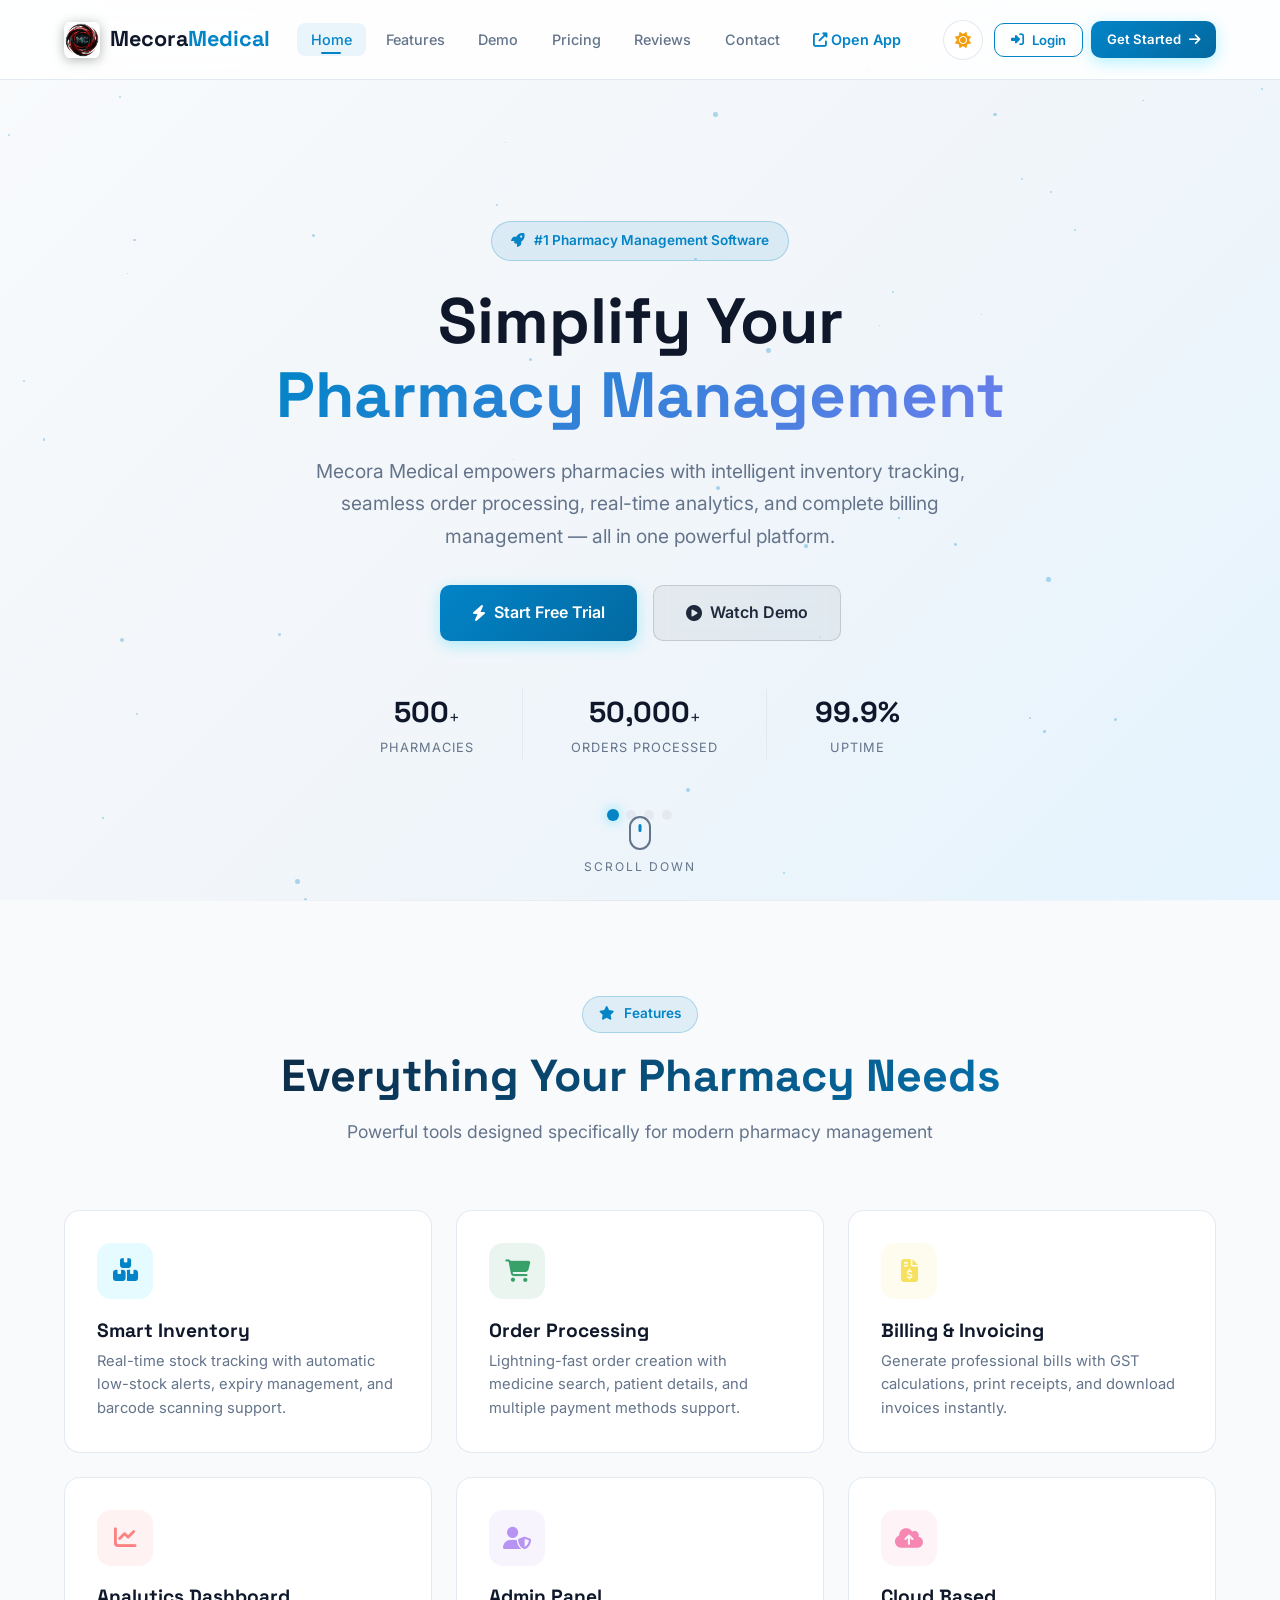
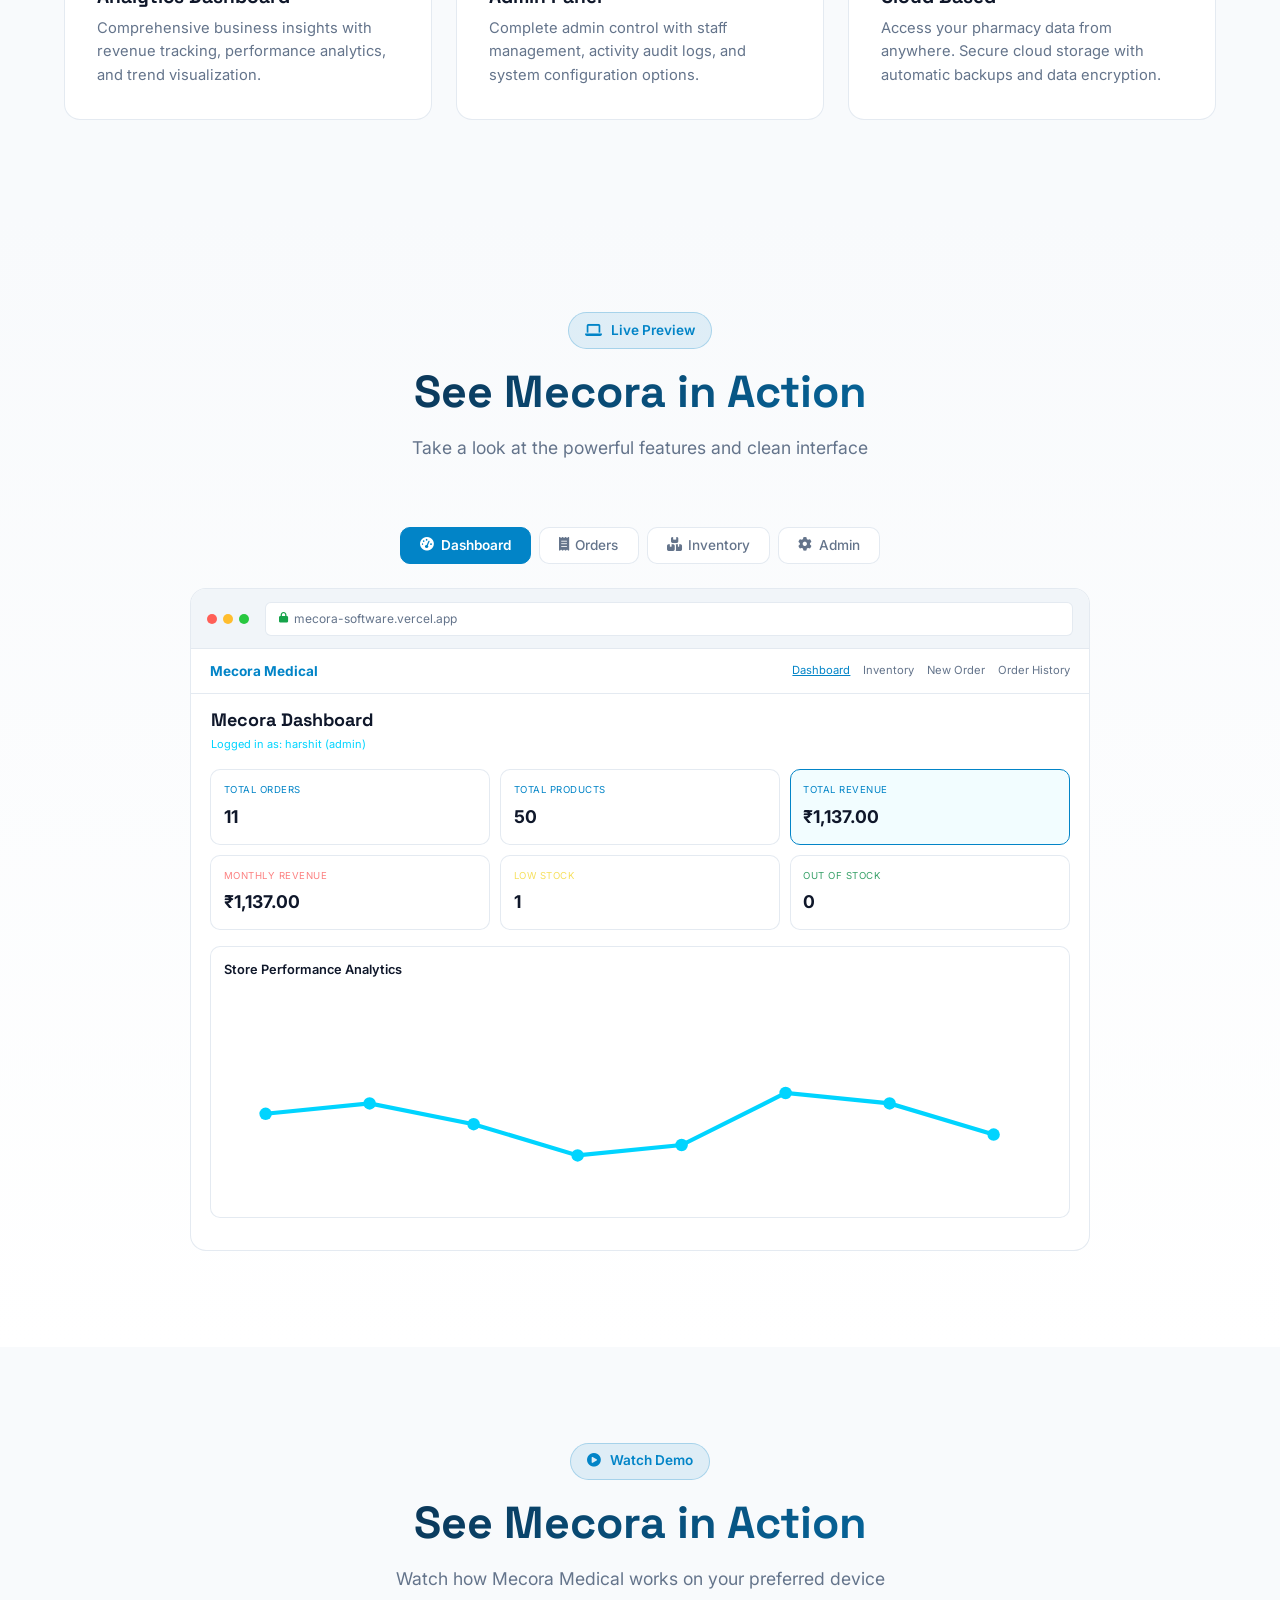
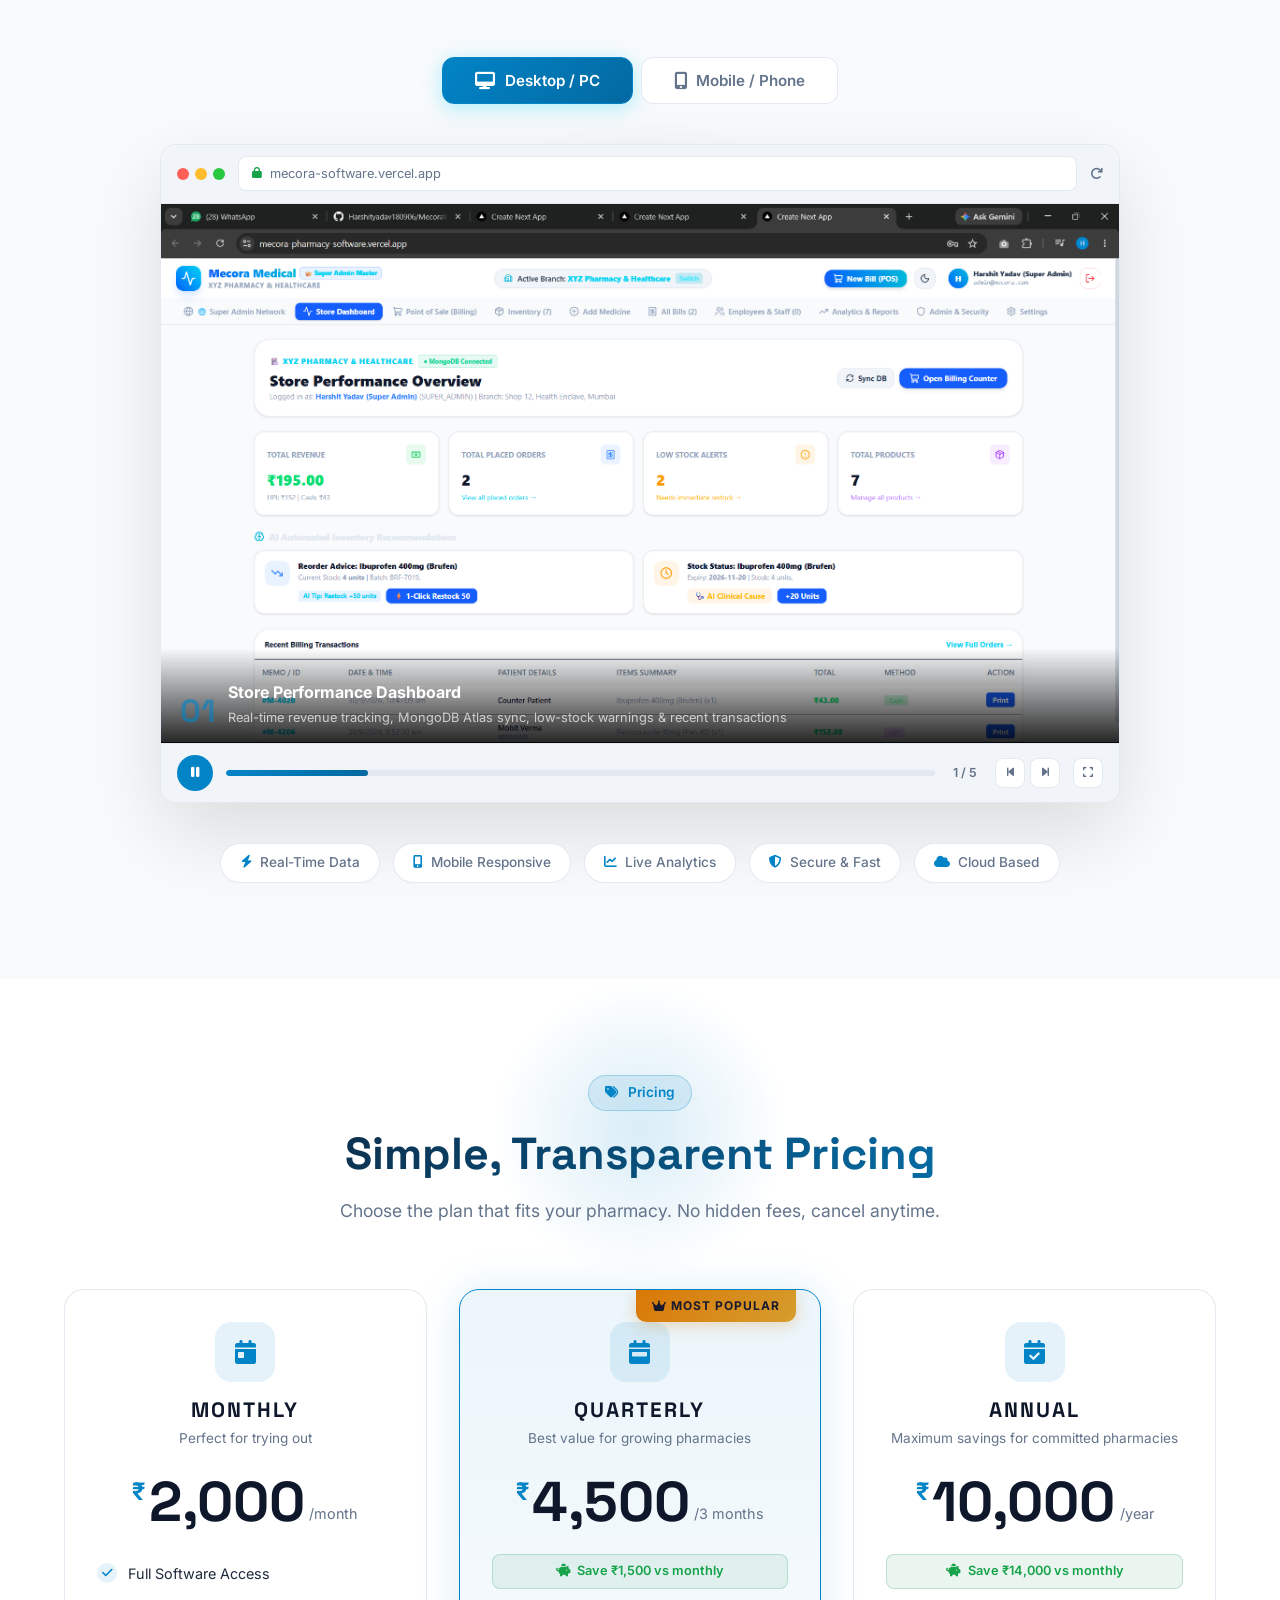
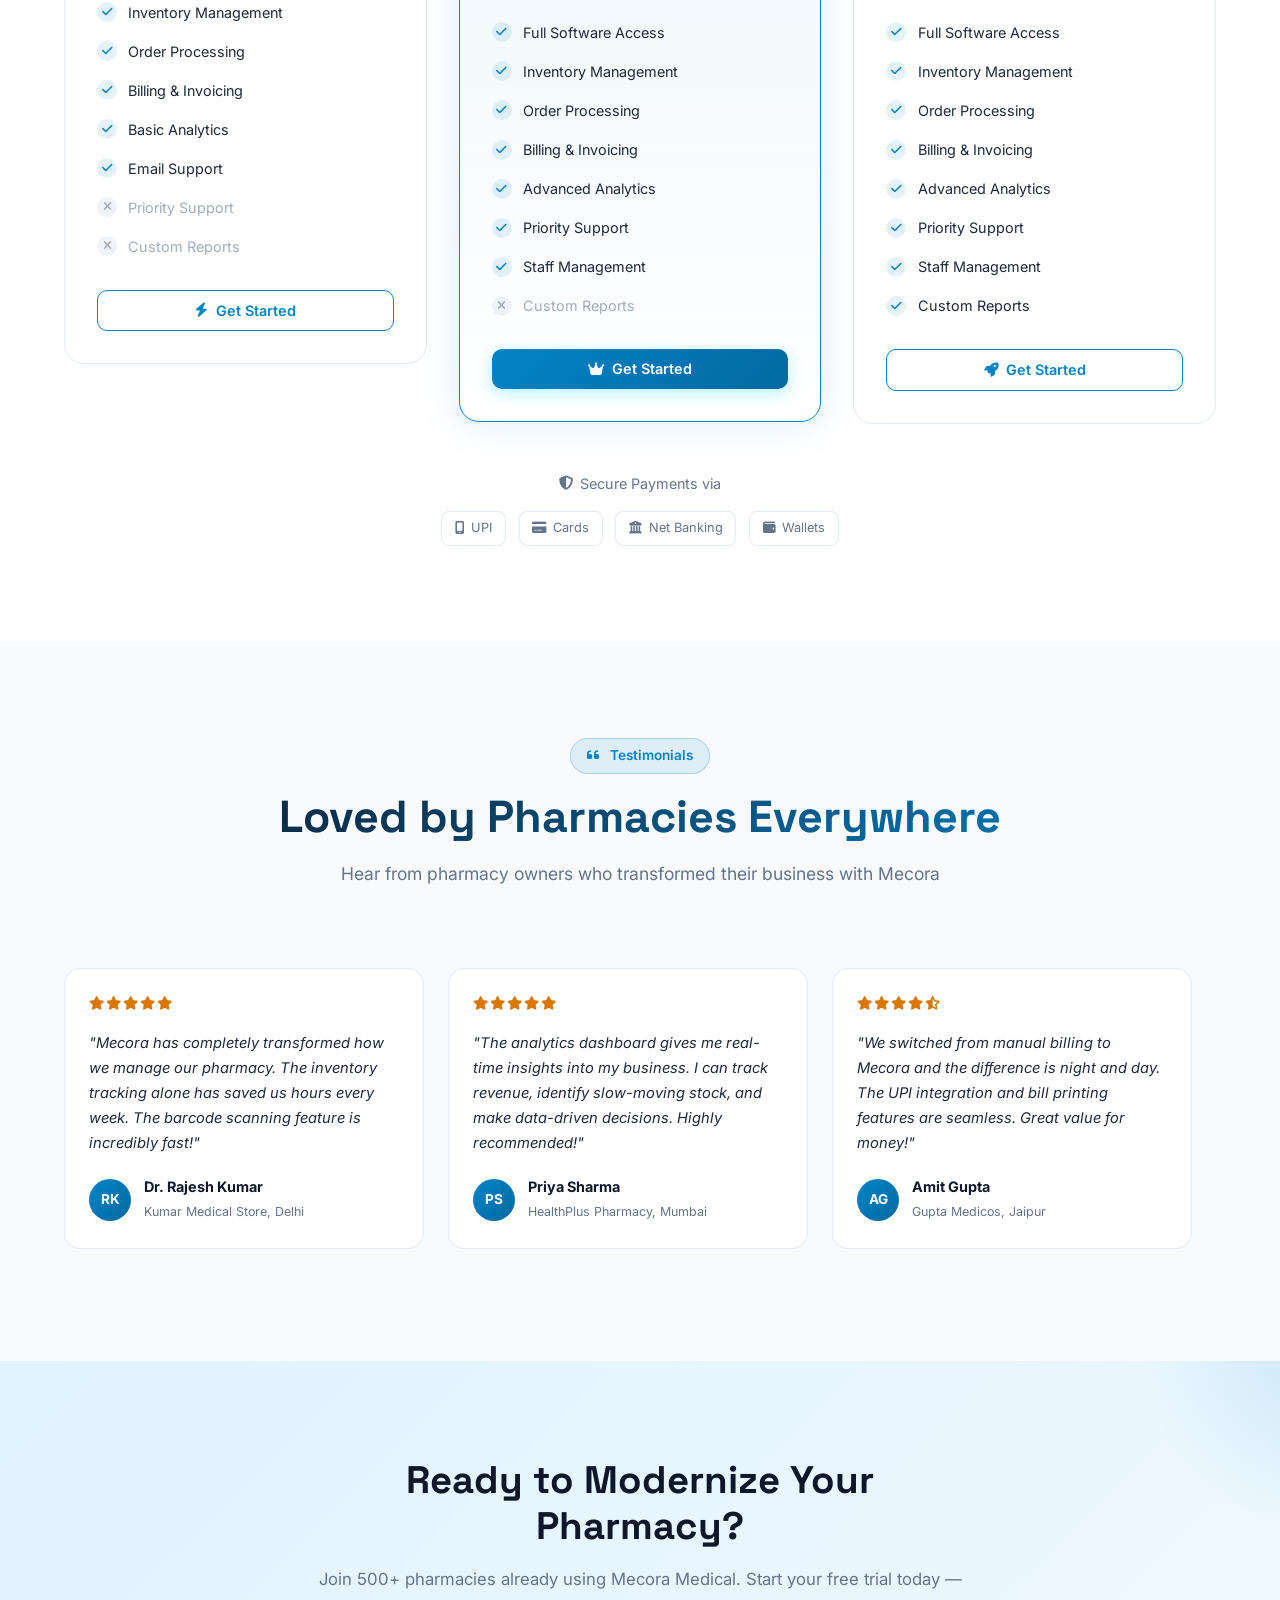
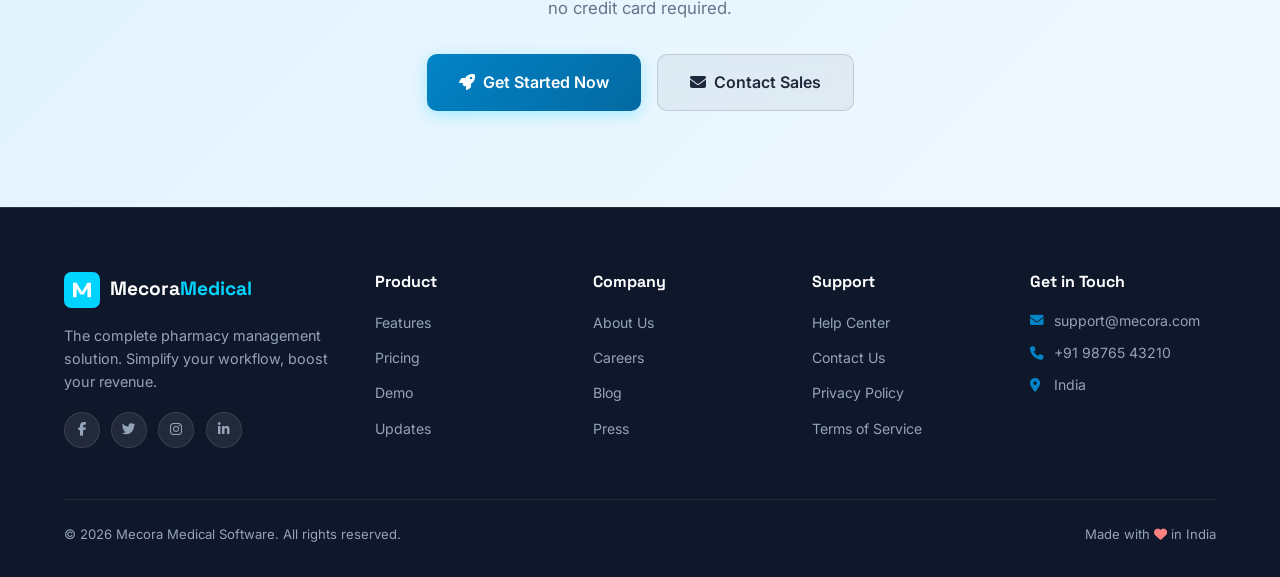
==== commit 8a01c90d: "Fix Vercel serverless startup crash, add Admin Portal and enforce signup before payment" ====
--- a/public/index.html
+++ b/public/index.html
@@ -69,12 +69,14 @@
           <i class="fas fa-sun theme-icon-sun"></i>
           <i class="fas fa-moon theme-icon-moon"></i>
         </button>
-        <button class="btn btn-outline btn-sm" onclick="showLoginModal(null)">
-          <i class="fas fa-sign-in-alt"></i> Login
-        </button>
-        <a href="#pricing" class="btn btn-primary btn-sm">
-          Get Started <i class="fas fa-arrow-right"></i>
-        </a>
+        <div id="navAuthButtons" style="display: flex; gap: 0.5rem; align-items: center;">
+          <button class="btn btn-outline btn-sm" onclick="showLoginModal(null, 'login')">
+            <i class="fas fa-sign-in-alt"></i> Login
+          </button>
+          <a href="#pricing" class="btn btn-primary btn-sm">
+            Get Started <i class="fas fa-arrow-right"></i>
+          </a>
+        </div>
       </div>
       
       <button class="hamburger" aria-label="Menu">
@@ -934,52 +936,174 @@
             </defs>
           </svg>
         </div>
-        <h2>Welcome to Mecora</h2>
-        <p>Sign in to continue with your purchase</p>
+        <h2 id="authModalTitle">Welcome to Mecora</h2>
+        <p id="authModalSubtitle">Sign in or create an account to proceed</p>
+      </div>
+
+      <!-- Notice when purchasing plan without signup -->
+      <div class="auth-notice" id="authNotice" style="display: none;">
+        <i class="fas fa-user-lock"></i>
+        <div>
+          <strong>Account Required:</strong> You must sign up and register your details first before you can purchase and activate your subscription.
+        </div>
       </div>
       
       <div class="auth-tabs">
-        <button class="auth-tab active" data-tab="login" onclick="switchAuthTab('login')">Login</button>
-        <button class="auth-tab" data-tab="signup" onclick="switchAuthTab('signup')">Sign Up</button>
+        <button class="auth-tab" data-tab="signup" onclick="switchAuthTab('signup')">Sign Up (New Customer)</button>
+        <button class="auth-tab active" data-tab="login" onclick="switchAuthTab('login')">Login (Existing / Admin)</button>
       </div>
       
       <!-- Login Form -->
       <form class="auth-form active" id="loginForm" onsubmit="handleLogin(event)">
         <div class="form-group">
           <label for="loginEmail"><i class="fas fa-envelope"></i> Email Address</label>
-          <input type="email" id="loginEmail" placeholder="Enter your email" required>
+          <input type="email" id="loginEmail" placeholder="Enter your email" required autocomplete="email">
         </div>
         <div class="form-group">
           <label for="loginPassword"><i class="fas fa-lock"></i> Password</label>
-          <input type="password" id="loginPassword" placeholder="Enter your password" required>
+          <input type="password" id="loginPassword" placeholder="Enter your password" required autocomplete="current-password">
         </div>
         <button type="submit" class="btn btn-primary btn-block">
-          <i class="fas fa-sign-in-alt"></i> Login & Pay
+          <i class="fas fa-sign-in-alt"></i> Login
         </button>
+        <p style="margin-top: 1rem; text-align: center; font-size: 0.85rem; color: var(--text-muted);">
+          Don't have an account yet? 
+          <a href="javascript:void(0)" onclick="switchAuthTab('signup')" style="color: var(--accent-cyan); font-weight: 600;">Sign up first &rarr;</a>
+        </p>
+        <div style="margin-top: 1rem; padding: 0.6rem 0.8rem; background: rgba(245, 158, 11, 0.08); border: 1px dashed rgba(245, 158, 11, 0.3); border-radius: 8px; font-size: 0.76rem; color: var(--text-muted); text-align: center;">
+          <i class="fas fa-crown" style="color: #f59e0b;"></i> <strong>Admin Access:</strong> Logging in as Admin automatically opens the Customer Payments & Contact Directory.
+        </div>
       </form>
       
       <!-- Signup Form -->
       <form class="auth-form" id="signupForm" onsubmit="handleSignup(event)">
         <div class="form-group">
           <label for="signupName"><i class="fas fa-user"></i> Full Name</label>
-          <input type="text" id="signupName" placeholder="Enter your full name" required>
+          <input type="text" id="signupName" placeholder="Enter your full name" required autocomplete="name">
         </div>
         <div class="form-group">
           <label for="signupEmail"><i class="fas fa-envelope"></i> Email Address</label>
-          <input type="email" id="signupEmail" placeholder="Enter your email" required>
+          <input type="email" id="signupEmail" placeholder="Enter your email" required autocomplete="email">
         </div>
         <div class="form-group">
           <label for="signupPhone"><i class="fas fa-phone"></i> Phone Number</label>
-          <input type="tel" id="signupPhone" placeholder="Enter your phone number" required>
+          <input type="tel" id="signupPhone" placeholder="Enter your 10-digit mobile number" required autocomplete="tel">
         </div>
         <div class="form-group">
           <label for="signupPassword"><i class="fas fa-lock"></i> Password</label>
-          <input type="password" id="signupPassword" placeholder="Create a password" required minlength="6">
+          <input type="password" id="signupPassword" placeholder="Create a secure password" required minlength="6" autocomplete="new-password">
         </div>
         <button type="submit" class="btn btn-primary btn-block">
-          <i class="fas fa-user-plus"></i> Create Account & Pay
+          <i class="fas fa-user-plus"></i> Create Account & Proceed
         </button>
+        <p style="margin-top: 1rem; text-align: center; font-size: 0.85rem; color: var(--text-muted);">
+          Already signed up? 
+          <a href="javascript:void(0)" onclick="switchAuthTab('login')" style="color: var(--accent-cyan); font-weight: 600;">Login here &rarr;</a>
+        </p>
       </form>
+    </div>
+  </div>
+
+  <!-- ===== ADMIN DASHBOARD & VERIFICATION PORTAL ===== -->
+  <div class="modal-overlay" id="adminModal">
+    <div class="modal-container admin-modal-container">
+      <button class="modal-close" onclick="closeAdminModal()">
+        <i class="fas fa-times"></i>
+      </button>
+
+      <!-- Admin Header -->
+      <div class="admin-header">
+        <div class="admin-header-title">
+          <div class="admin-badge-icon">
+            <i class="fas fa-crown"></i>
+          </div>
+          <div class="admin-title-text">
+            <h2>Mecora Admin Portal <span class="admin-db-status"><span class="pulse-dot"></span> Live MongoDB Atlas</span></h2>
+            <p>Customer Directory, Order Verification & Instant Contact Actions</p>
+          </div>
+        </div>
+        <div class="admin-header-actions">
+          <button class="admin-btn admin-btn-refresh" onclick="loadAdminPayments(true)" title="Refresh database records">
+            <i class="fas fa-sync-alt" id="adminRefreshIcon"></i> Refresh
+          </button>
+          <button class="admin-btn admin-btn-csv" onclick="exportAdminPaymentsCSV()" title="Download CSV Report">
+            <i class="fas fa-file-csv"></i> Export CSV
+          </button>
+          <button class="admin-btn admin-btn-close" onclick="closeAdminModal()">
+            <i class="fas fa-times"></i> Close
+          </button>
+        </div>
+      </div>
+
+      <!-- Admin KPIs -->
+      <div class="admin-kpis">
+        <div class="admin-kpi-card kpi-revenue">
+          <div class="admin-kpi-icon"><i class="fas fa-rupee-sign"></i></div>
+          <div class="admin-kpi-info">
+            <h4 id="adminKpiRevenue">₹0</h4>
+            <span>Total Revenue</span>
+          </div>
+        </div>
+        <div class="admin-kpi-card kpi-orders">
+          <div class="admin-kpi-icon"><i class="fas fa-receipt"></i></div>
+          <div class="admin-kpi-info">
+            <h4 id="adminKpiOrders">0</h4>
+            <span>Paid Subscriptions</span>
+          </div>
+        </div>
+        <div class="admin-kpi-card kpi-customers">
+          <div class="admin-kpi-icon"><i class="fas fa-users"></i></div>
+          <div class="admin-kpi-info">
+            <h4 id="adminKpiCustomers">0</h4>
+            <span>Unique Customers</span>
+          </div>
+        </div>
+        <div class="admin-kpi-card kpi-latest">
+          <div class="admin-kpi-icon"><i class="fas fa-clock"></i></div>
+          <div class="admin-kpi-info">
+            <h4 id="adminKpiLatest">-</h4>
+            <span>Latest Order</span>
+          </div>
+        </div>
+      </div>
+
+      <!-- Admin Search and Filters Toolbar -->
+      <div class="admin-toolbar">
+        <div class="admin-search-box">
+          <i class="fas fa-search"></i>
+          <input type="text" id="adminSearchInput" oninput="filterAdminPayments()" placeholder="🔍 Search customer name, phone, email, order ID...">
+        </div>
+        <div class="admin-filter-pills">
+          <button class="admin-filter-pill active" data-filter="all" onclick="setAdminPlanFilter('all')">All (<span id="countAll">0</span>)</button>
+          <button class="admin-filter-pill" data-filter="quarterly" onclick="setAdminPlanFilter('quarterly')">Quarterly (<span id="countQuarterly">0</span>)</button>
+          <button class="admin-filter-pill" data-filter="annual" onclick="setAdminPlanFilter('annual')">Annual (<span id="countAnnual">0</span>)</button>
+          <button class="admin-filter-pill" data-filter="monthly" onclick="setAdminPlanFilter('monthly')">Monthly (<span id="countMonthly">0</span>)</button>
+        </div>
+      </div>
+
+      <!-- Payments Table -->
+      <div class="admin-table-container">
+        <table class="admin-payments-table">
+          <thead>
+            <tr>
+              <th>Customer</th>
+              <th>Direct Contact</th>
+              <th>Plan</th>
+              <th>Amount</th>
+              <th>Date & Time</th>
+              <th>Status</th>
+              <th>IDs</th>
+            </tr>
+          </thead>
+          <tbody id="adminPaymentsTableBody">
+            <tr>
+              <td colspan="7" style="text-align: center; padding: 2.5rem; color: var(--text-muted);">
+                <i class="fas fa-spinner fa-spin" style="margin-right: 0.5rem; color: var(--accent-cyan);"></i> Loading customer records from MongoDB...
+              </td>
+            </tr>
+          </tbody>
+        </table>
+      </div>
     </div>
   </div>
 
--- a/public/css/style.css
+++ b/public/css/style.css
@@ -2915,3 +2915,486 @@
     font-size: 2.8rem;
   }
 }
+
+/* ==========================================================================
+   20. Admin Dashboard & Verification Portal Styles
+   ========================================================================== */
+.admin-modal-container {
+  max-width: 1200px !important;
+  width: 95% !important;
+  max-height: 92vh;
+  overflow-y: auto;
+  padding: 2rem !important;
+  border-radius: 20px;
+  background: var(--modal-bg);
+  border: 1px solid rgba(0, 212, 255, 0.3) !important;
+  box-shadow: 0 25px 70px rgba(0, 0, 0, 0.6), 0 0 30px rgba(0, 212, 255, 0.15) !important;
+}
+
+.admin-header {
+  display: flex;
+  justify-content: space-between;
+  align-items: flex-start;
+  margin-bottom: 1.5rem;
+  flex-wrap: wrap;
+  gap: 1rem;
+}
+
+.admin-header-title {
+  display: flex;
+  align-items: center;
+  gap: 1rem;
+}
+
+.admin-badge-icon {
+  width: 48px;
+  height: 48px;
+  border-radius: 12px;
+  background: linear-gradient(135deg, #f59e0b, #d97706);
+  display: flex;
+  align-items: center;
+  justify-content: center;
+  font-size: 1.4rem;
+  color: #fff;
+  box-shadow: 0 4px 15px rgba(245, 158, 11, 0.4);
+}
+
+.admin-title-text h2 {
+  font-size: 1.4rem;
+  margin: 0;
+  display: flex;
+  align-items: center;
+  gap: 0.5rem;
+  color: var(--heading-color);
+}
+
+.admin-title-text p {
+  color: var(--text-muted);
+  font-size: 0.85rem;
+  margin: 0.2rem 0 0;
+}
+
+.admin-db-status {
+  display: inline-flex;
+  align-items: center;
+  gap: 0.35rem;
+  background: rgba(16, 185, 129, 0.1);
+  border: 1px solid rgba(16, 185, 129, 0.3);
+  color: #10b981;
+  font-size: 0.75rem;
+  font-weight: 600;
+  padding: 0.2rem 0.6rem;
+  border-radius: 20px;
+}
+
+.admin-db-status .pulse-dot {
+  width: 7px;
+  height: 7px;
+  background: #10b981;
+  border-radius: 50%;
+  animation: pulse 1.5s infinite;
+}
+
+.admin-header-actions {
+  display: flex;
+  align-items: center;
+  gap: 0.6rem;
+}
+
+.admin-btn {
+  padding: 0.55rem 1rem;
+  border-radius: 8px;
+  font-size: 0.85rem;
+  font-weight: 600;
+  cursor: pointer;
+  display: inline-flex;
+  align-items: center;
+  gap: 0.4rem;
+  transition: all var(--transition-fast);
+  border: 1px solid transparent;
+}
+
+.admin-btn-refresh {
+  background: rgba(0, 212, 255, 0.1);
+  color: var(--accent-cyan);
+  border-color: rgba(0, 212, 255, 0.3);
+}
+
+.admin-btn-refresh:hover {
+  background: var(--accent-cyan);
+  color: #fff;
+}
+
+.admin-btn-csv {
+  background: rgba(16, 185, 129, 0.1);
+  color: #10b981;
+  border-color: rgba(16, 185, 129, 0.3);
+}
+
+.admin-btn-csv:hover {
+  background: #10b981;
+  color: #fff;
+}
+
+.admin-btn-close {
+  background: rgba(239, 68, 68, 0.1);
+  color: #ef4444;
+  border-color: rgba(239, 68, 68, 0.3);
+}
+
+.admin-btn-close:hover {
+  background: #ef4444;
+  color: #fff;
+}
+
+/* KPI Summary Cards */
+.admin-kpis {
+  display: grid;
+  grid-template-columns: repeat(auto-fit, minmax(220px, 1fr));
+  gap: 1rem;
+  margin-bottom: 1.5rem;
+}
+
+.admin-kpi-card {
+  background: var(--card-bg);
+  border: 1px solid var(--card-border);
+  border-radius: 14px;
+  padding: 1.2rem;
+  display: flex;
+  align-items: center;
+  gap: 1rem;
+  box-shadow: 0 4px 15px var(--shadow-color);
+  transition: transform var(--transition-fast);
+}
+
+.admin-kpi-card:hover {
+  transform: translateY(-2px);
+  border-color: var(--accent-cyan);
+}
+
+.admin-kpi-icon {
+  width: 44px;
+  height: 44px;
+  border-radius: 12px;
+  display: flex;
+  align-items: center;
+  justify-content: center;
+  font-size: 1.2rem;
+  flex-shrink: 0;
+}
+
+.kpi-revenue .admin-kpi-icon { background: rgba(0, 212, 255, 0.15); color: var(--accent-cyan); }
+.kpi-orders .admin-kpi-icon { background: rgba(16, 185, 129, 0.15); color: #10b981; }
+.kpi-customers .admin-kpi-icon { background: rgba(168, 85, 247, 0.15); color: #a855f7; }
+.kpi-latest .admin-kpi-icon { background: rgba(245, 158, 11, 0.15); color: #f59e0b; }
+
+.admin-kpi-info h4 {
+  font-size: 1.35rem;
+  margin: 0;
+  font-weight: 700;
+  color: var(--heading-color);
+}
+
+.admin-kpi-info span {
+  font-size: 0.8rem;
+  color: var(--text-muted);
+}
+
+/* Search and Filters Bar */
+.admin-toolbar {
+  display: flex;
+  justify-content: space-between;
+  align-items: center;
+  flex-wrap: wrap;
+  gap: 1rem;
+  margin-bottom: 1.2rem;
+  background: var(--card-bg);
+  border: 1px solid var(--card-border);
+  border-radius: 12px;
+  padding: 0.8rem 1rem;
+}
+
+.admin-search-box {
+  flex: 1;
+  min-width: 250px;
+  position: relative;
+}
+
+.admin-search-box i {
+  position: absolute;
+  left: 0.9rem;
+  top: 50%;
+  transform: translateY(-50%);
+  color: var(--text-muted);
+  font-size: 0.85rem;
+}
+
+.admin-search-box input {
+  width: 100%;
+  padding: 0.55rem 0.8rem 0.55rem 2.2rem;
+  background: var(--input-bg);
+  border: 1px solid var(--input-border);
+  border-radius: 8px;
+  color: var(--input-text);
+  font-size: 0.88rem;
+  outline: none;
+  transition: border-color var(--transition-fast);
+}
+
+.admin-search-box input:focus {
+  border-color: var(--accent-cyan);
+}
+
+.admin-filter-pills {
+  display: flex;
+  gap: 0.4rem;
+  flex-wrap: wrap;
+}
+
+.admin-filter-pill {
+  padding: 0.35rem 0.75rem;
+  background: transparent;
+  border: 1px solid var(--card-border);
+  border-radius: 20px;
+  font-size: 0.78rem;
+  font-weight: 600;
+  color: var(--text-muted);
+  cursor: pointer;
+  transition: all var(--transition-fast);
+}
+
+.admin-filter-pill:hover,
+.admin-filter-pill.active {
+  background: var(--accent-cyan);
+  border-color: var(--accent-cyan);
+  color: #fff;
+}
+
+/* Payments Directory Table */
+.admin-table-container {
+  overflow-x: auto;
+  border-radius: 14px;
+  border: 1px solid var(--card-border);
+  background: var(--card-bg);
+}
+
+.admin-payments-table {
+  width: 100%;
+  border-collapse: collapse;
+  font-size: 0.88rem;
+  text-align: left;
+}
+
+.admin-payments-table th {
+  padding: 0.9rem 1rem;
+  background: var(--bg-tertiary);
+  color: var(--text-muted);
+  font-size: 0.76rem;
+  text-transform: uppercase;
+  letter-spacing: 0.5px;
+  font-weight: 600;
+  border-bottom: 1px solid var(--card-border);
+  white-space: nowrap;
+}
+
+.admin-payments-table td {
+  padding: 1rem;
+  border-bottom: 1px solid var(--card-border);
+  vertical-align: middle;
+  color: var(--text-light);
+}
+
+.admin-payments-table tr:last-child td {
+  border-bottom: none;
+}
+
+.admin-payments-table tr:hover td {
+  background: rgba(0, 212, 255, 0.03);
+}
+
+/* Customer Cell */
+.admin-customer-cell {
+  display: flex;
+  align-items: center;
+  gap: 0.75rem;
+}
+
+.admin-customer-avatar {
+  width: 38px;
+  height: 38px;
+  border-radius: 10px;
+  background: linear-gradient(135deg, var(--accent-cyan), #0284c7);
+  color: #fff;
+  font-weight: 700;
+  font-size: 0.85rem;
+  display: flex;
+  align-items: center;
+  justify-content: center;
+  flex-shrink: 0;
+}
+
+.admin-customer-meta strong {
+  display: block;
+  font-size: 0.9rem;
+  color: var(--heading-color);
+}
+
+.admin-customer-meta a {
+  font-size: 0.78rem;
+  color: var(--text-muted);
+  text-decoration: none;
+}
+
+.admin-customer-meta a:hover {
+  color: var(--accent-cyan);
+}
+
+/* Contact Actions */
+.admin-contact-actions {
+  display: flex;
+  align-items: center;
+  gap: 0.4rem;
+  flex-wrap: wrap;
+}
+
+.contact-pill {
+  display: inline-flex;
+  align-items: center;
+  gap: 0.35rem;
+  padding: 0.35rem 0.65rem;
+  border-radius: 6px;
+  font-size: 0.75rem;
+  font-weight: 600;
+  text-decoration: none;
+  transition: all var(--transition-fast);
+}
+
+.contact-pill.call {
+  background: rgba(59, 130, 246, 0.15);
+  color: #3b82f6;
+  border: 1px solid rgba(59, 130, 246, 0.3);
+}
+
+.contact-pill.call:hover {
+  background: #3b82f6;
+  color: #fff;
+}
+
+.contact-pill.wa {
+  background: rgba(37, 211, 102, 0.15);
+  color: #25d366;
+  border: 1px solid rgba(37, 211, 102, 0.3);
+}
+
+.contact-pill.wa:hover {
+  background: #25d366;
+  color: #fff;
+}
+
+.contact-pill.mail {
+  background: rgba(168, 85, 247, 0.15);
+  color: #a855f7;
+  border: 1px solid rgba(168, 85, 247, 0.3);
+}
+
+.contact-pill.mail:hover {
+  background: #a855f7;
+  color: #fff;
+}
+
+/* Plan Badges */
+.admin-plan-badge {
+  display: inline-block;
+  padding: 0.28rem 0.65rem;
+  border-radius: 20px;
+  font-size: 0.74rem;
+  font-weight: 700;
+  text-transform: capitalize;
+}
+
+.admin-plan-badge.quarterly {
+  background: rgba(0, 212, 255, 0.15);
+  color: var(--accent-cyan);
+  border: 1px solid rgba(0, 212, 255, 0.3);
+}
+
+.admin-plan-badge.annual {
+  background: rgba(245, 158, 11, 0.15);
+  color: #f59e0b;
+  border: 1px solid rgba(245, 158, 11, 0.3);
+}
+
+.admin-plan-badge.monthly {
+  background: rgba(139, 92, 246, 0.15);
+  color: #8b5cf6;
+  border: 1px solid rgba(139, 92, 246, 0.3);
+}
+
+.admin-amount-text {
+  font-weight: 700;
+  font-size: 0.95rem;
+  color: #10b981;
+}
+
+.admin-status-pill {
+  display: inline-flex;
+  align-items: center;
+  gap: 0.3rem;
+  padding: 0.25rem 0.6rem;
+  border-radius: 20px;
+  background: rgba(16, 185, 129, 0.15);
+  color: #10b981;
+  font-size: 0.72rem;
+  font-weight: 600;
+}
+
+.admin-id-tag {
+  font-family: monospace;
+  font-size: 0.74rem;
+  color: var(--text-muted);
+  background: var(--bg-tertiary);
+  padding: 0.15rem 0.4rem;
+  border-radius: 4px;
+}
+
+/* Navbar Admin Button */
+.btn-admin-nav {
+  background: linear-gradient(135deg, #f59e0b, #d97706) !important;
+  color: #fff !important;
+  font-weight: 700 !important;
+  border: none !important;
+  box-shadow: 0 0 15px rgba(245, 158, 11, 0.4) !important;
+  animation: pulse 2s infinite;
+}
+
+.btn-admin-nav:hover {
+  transform: translateY(-2px);
+  box-shadow: 0 0 25px rgba(245, 158, 11, 0.6) !important;
+}
+
+.btn-user-nav {
+  background: rgba(0, 212, 255, 0.1) !important;
+  border: 1px solid var(--accent-cyan) !important;
+  color: var(--accent-cyan) !important;
+}
+
+/* Auth Notice */
+.auth-notice {
+  background: rgba(0, 212, 255, 0.08);
+  border: 1px solid rgba(0, 212, 255, 0.3);
+  border-radius: 10px;
+  padding: 0.75rem 1rem;
+  margin-bottom: 1.2rem;
+  font-size: 0.84rem;
+  color: var(--text-light);
+  display: flex;
+  align-items: center;
+  gap: 0.6rem;
+  line-height: 1.4;
+}
+
+.auth-notice i {
+  color: var(--accent-cyan);
+  font-size: 1.1rem;
+  flex-shrink: 0;
+}
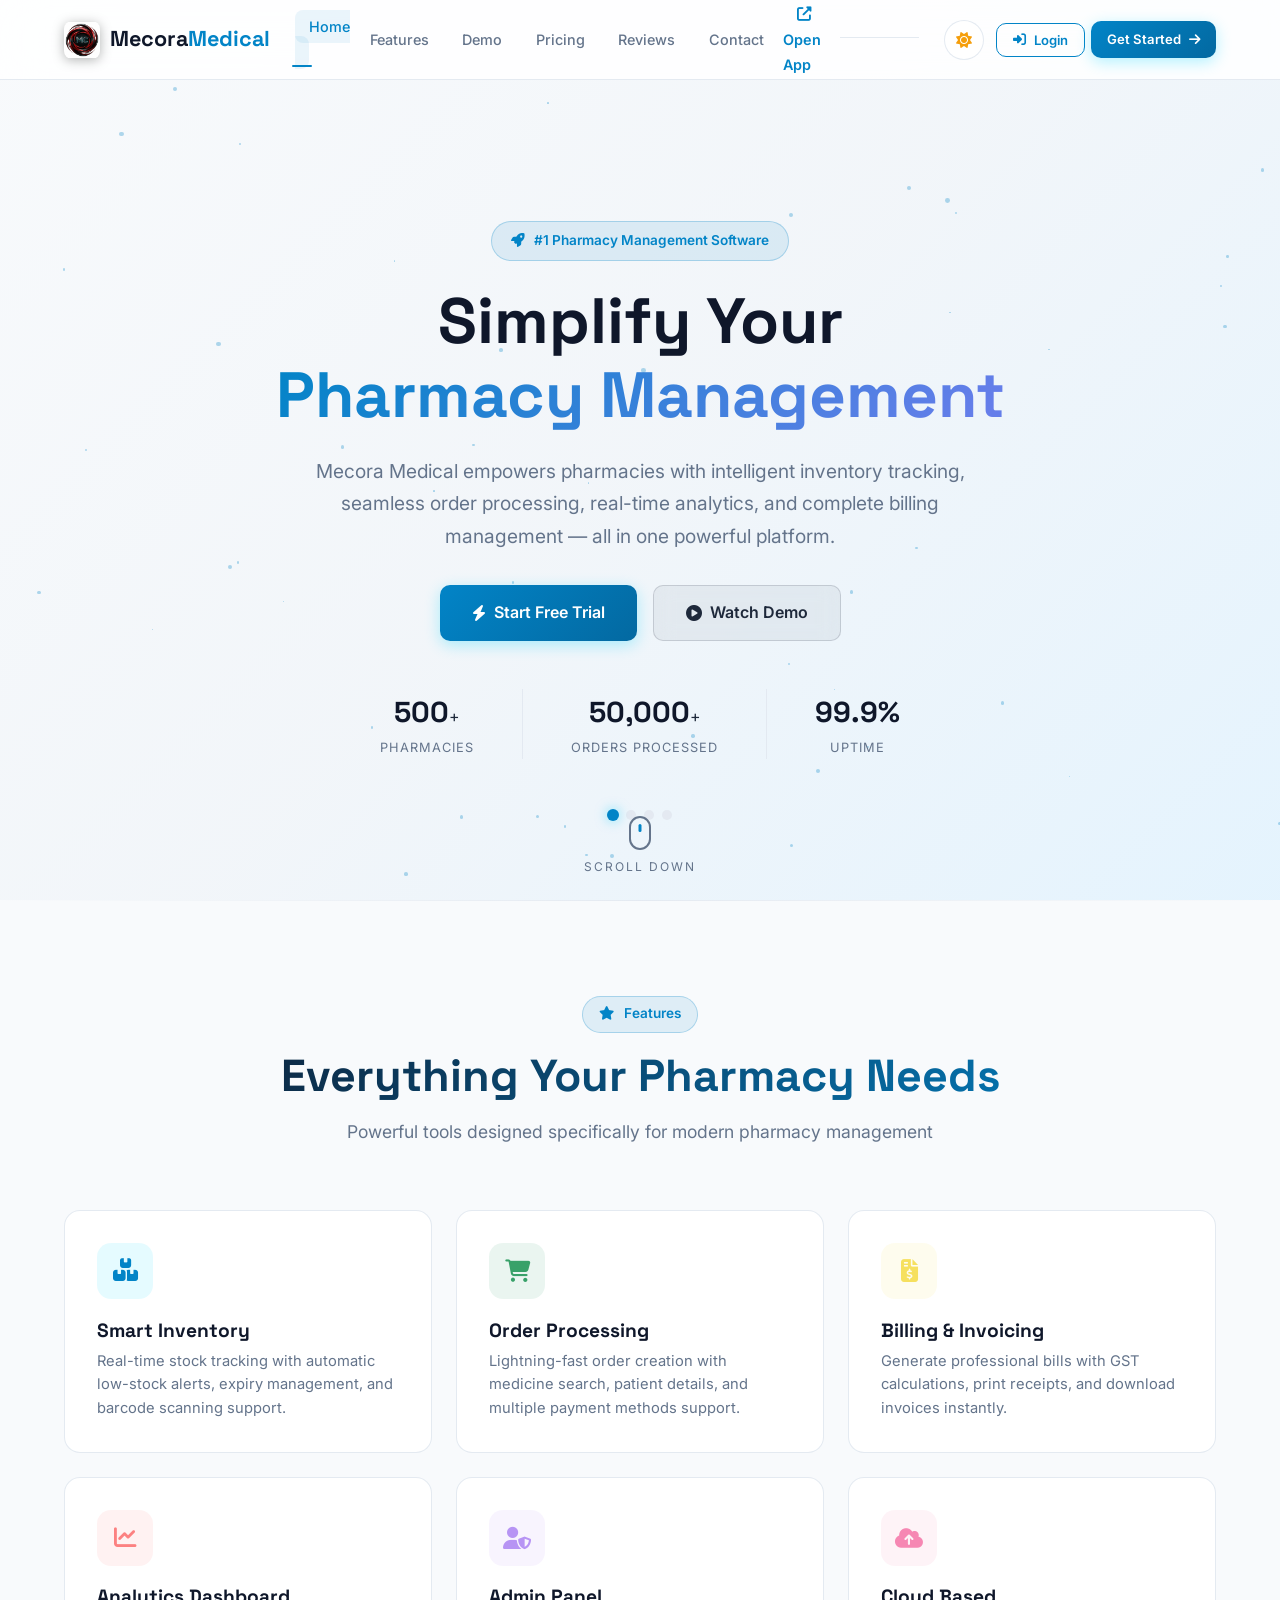
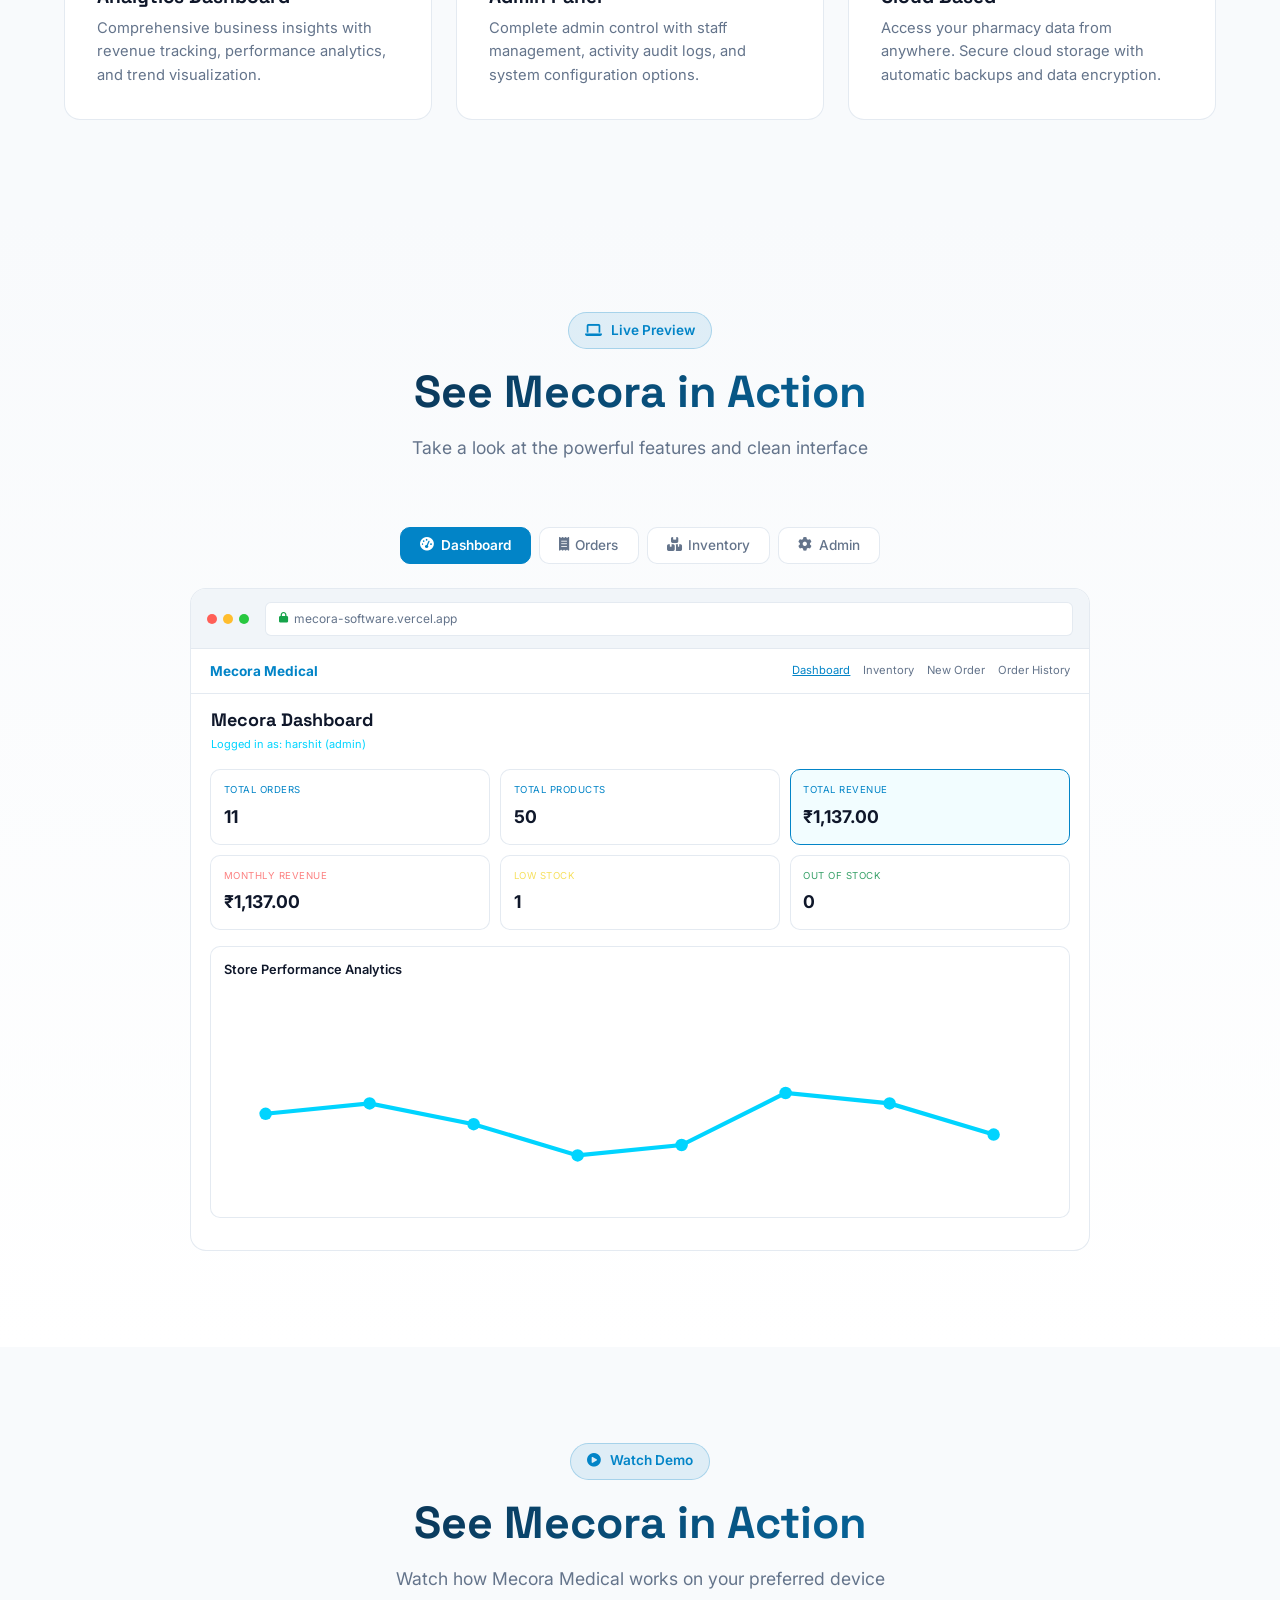
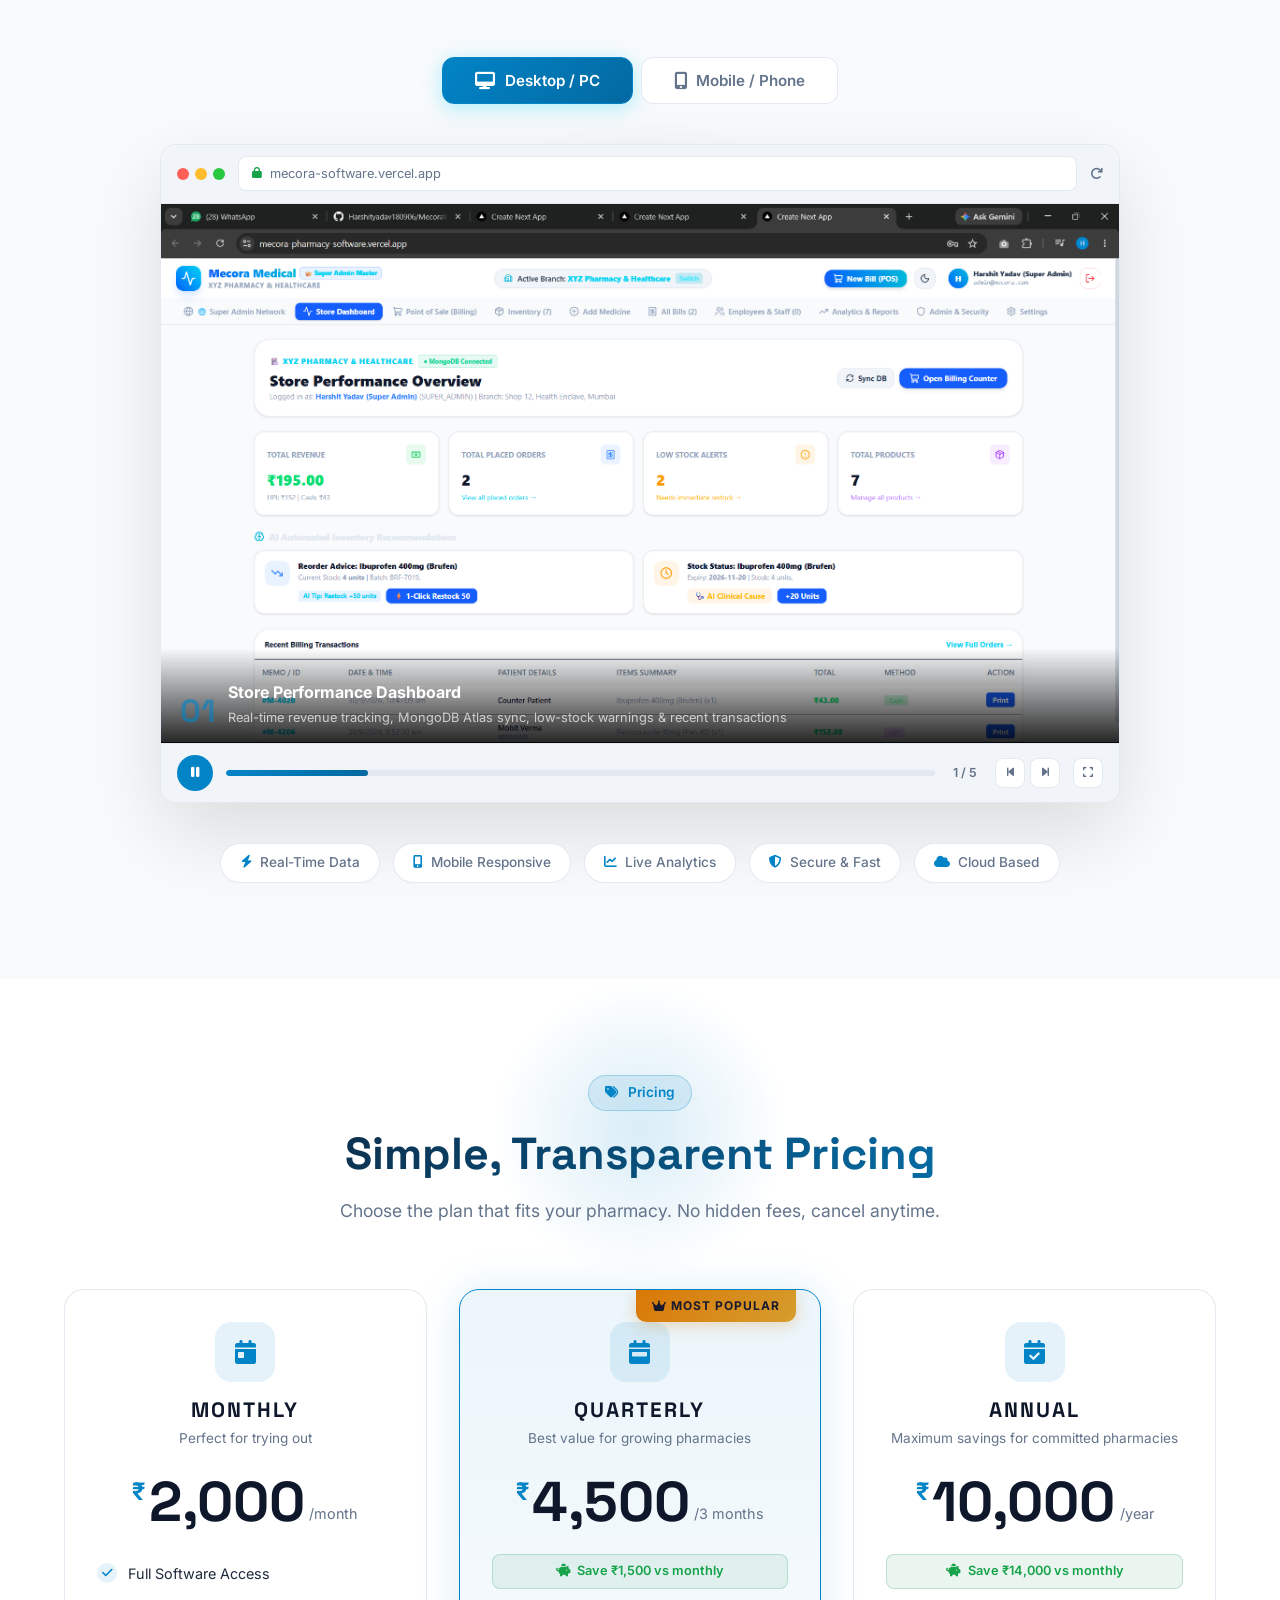
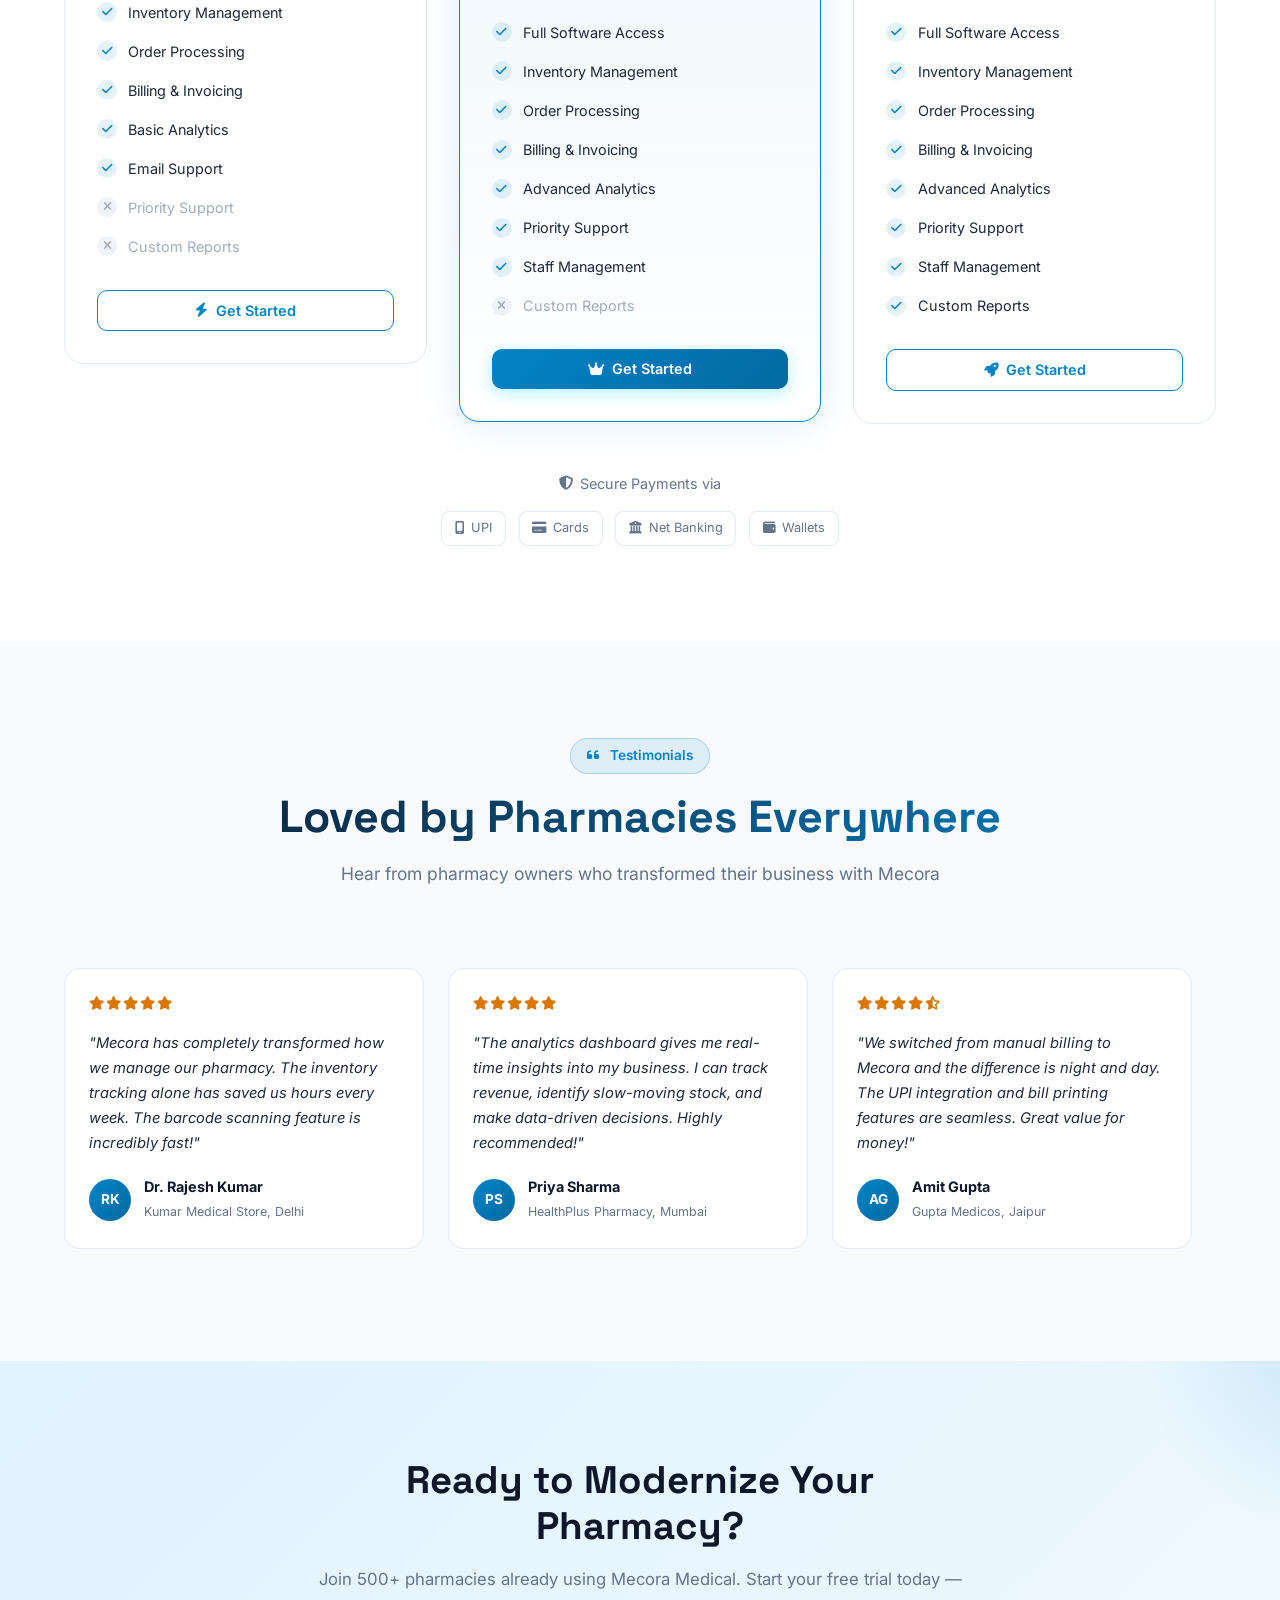
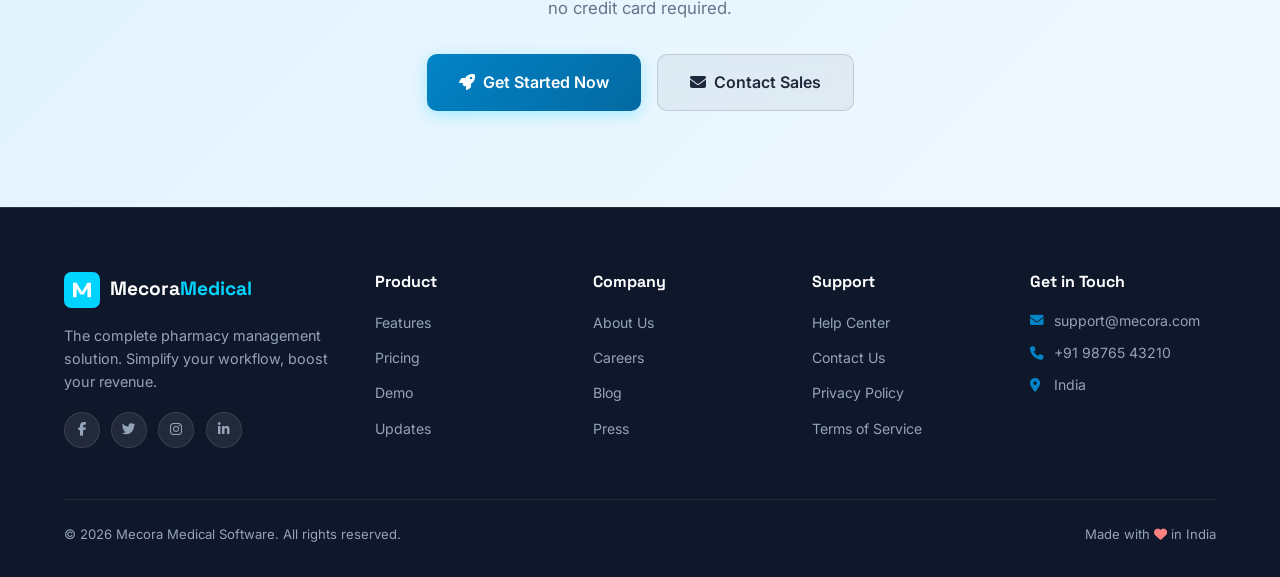
==== commit 235e5ddc: "Fix mobile navbar responsiveness with admin dashboard and logout buttons" ====
--- a/public/index.html
+++ b/public/index.html
@@ -62,6 +62,9 @@
             </span>
           </button>
         </li>
+        <li class="mobile-auth-item" id="mobileNavAuth">
+          <!-- Dynamically populated by updateNavAuth() -->
+        </li>
       </ul>
       
       <div class="nav-actions">
@@ -69,11 +72,11 @@
           <i class="fas fa-sun theme-icon-sun"></i>
           <i class="fas fa-moon theme-icon-moon"></i>
         </button>
-        <div id="navAuthButtons" style="display: flex; gap: 0.5rem; align-items: center;">
-          <button class="btn btn-outline btn-sm" onclick="showLoginModal(null, 'login')">
+        <div id="navAuthButtons" class="nav-auth-buttons" style="display: flex; gap: 0.4rem; align-items: center;">
+          <button class="btn btn-outline btn-sm btn-nav-login" onclick="showLoginModal(null, 'login')">
             <i class="fas fa-sign-in-alt"></i> Login
           </button>
-          <a href="#pricing" class="btn btn-primary btn-sm">
+          <a href="#pricing" class="btn btn-primary btn-sm btn-get-started">
             Get Started <i class="fas fa-arrow-right"></i>
           </a>
         </div>
--- a/public/css/style.css
+++ b/public/css/style.css
@@ -2785,14 +2785,17 @@
     position: fixed;
     top: 0;
     right: -100%;
-    width: 280px;
+    width: 295px;
+    max-width: 86vw;
     height: 100vh;
     background: var(--bg-secondary);
     flex-direction: column;
-    justify-content: center;
-    align-items: flex-start;
-    padding: 2rem;
-    gap: 0.8rem;
+    justify-content: flex-start;
+    align-items: stretch;
+    padding: 5rem 1.4rem 2rem 1.4rem;
+    gap: 0.4rem;
+    overflow-y: auto;
+    -webkit-overflow-scrolling: touch;
     transition: right var(--transition-normal);
     box-shadow: -10px 0 40px var(--shadow-color);
     z-index: 1050;
@@ -2803,12 +2806,63 @@
   }
 
   .nav-link {
-    font-size: 1.05rem;
-    padding: 0.8rem 1rem;
+    font-size: 1.02rem;
+    padding: 0.65rem 0.9rem;
     width: 100%;
+    border-radius: 8px;
+  }
+
+  /* Mobile Actions in Header */
+  .nav-actions {
+    display: flex;
+    align-items: center;
+    gap: 0.45rem;
+  }
+
+  .nav-auth-buttons {
+    display: flex;
+    align-items: center;
+    gap: 0.4rem;
+  }
+
+  .nav-actions .btn-get-started {
+    display: none !important;
   }
 
   .nav-actions .btn {
+    display: inline-flex;
+    align-items: center;
+    justify-content: center;
+    gap: 0.35rem;
+    padding: 0.38rem 0.65rem;
+    font-size: 0.8rem;
+    border-radius: 8px;
+    white-space: nowrap;
+  }
+
+  .nav-actions .btn-admin-nav {
+    display: inline-flex !important;
+    padding: 0.36rem 0.65rem !important;
+    font-size: 0.78rem !important;
+    border-radius: 8px !important;
+  }
+
+  .nav-actions .btn-nav-logout {
+    display: inline-flex !important;
+    padding: 0.36rem 0.55rem !important;
+    font-size: 0.78rem !important;
+    border-radius: 8px !important;
+  }
+
+  .nav-actions .btn-user-nav {
+    display: inline-flex !important;
+    padding: 0.36rem 0.65rem !important;
+    font-size: 0.78rem !important;
+    border-radius: 20px !important;
+    max-width: 110px;
+  }
+
+  .nav-admin-label-short {
     display: none;
   }
 
@@ -2881,6 +2935,59 @@
   }
 }
 
+@media (max-width: 540px) {
+  .nav-container {
+    padding: 0 0.75rem;
+  }
+
+  .logo-text {
+    font-size: 1.15rem;
+  }
+
+  .nav-logo {
+    gap: 0.45rem;
+  }
+
+  .nav-logo .logo-icon {
+    width: 32px;
+    height: 32px;
+  }
+
+  .nav-logo .logo-icon img {
+    width: 32px !important;
+    height: 32px !important;
+  }
+
+  .nav-admin-label-full {
+    display: none;
+  }
+
+  .nav-admin-label-short {
+    display: inline;
+  }
+
+  .nav-logout-text {
+    display: none;
+  }
+
+  .nav-actions .btn-admin-nav {
+    padding: 0.34rem 0.55rem !important;
+    font-size: 0.76rem !important;
+  }
+
+  .nav-actions .btn-nav-logout {
+    padding: 0.34rem 0.5rem !important;
+    font-size: 0.76rem !important;
+  }
+
+  .nav-actions .btn-user-nav .nav-user-label {
+    max-width: 60px;
+    overflow: hidden;
+    text-overflow: ellipsis;
+    white-space: nowrap;
+  }
+}
+
 @media (max-width: 480px) {
   .hero-title {
     font-size: 2rem;
@@ -2913,6 +3020,44 @@
 
   .plan-price .amount {
     font-size: 2.8rem;
+  }
+}
+
+@media (max-width: 380px) {
+  .nav-container {
+    padding: 0 0.45rem;
+  }
+
+  .logo-text {
+    font-size: 1.02rem;
+  }
+
+  .nav-logo .logo-icon {
+    width: 28px;
+    height: 28px;
+  }
+
+  .nav-logo .logo-icon img {
+    width: 28px !important;
+    height: 28px !important;
+  }
+
+  .nav-actions {
+    gap: 0.25rem;
+  }
+
+  .theme-toggle-btn {
+    width: 32px;
+    height: 32px;
+    padding: 0;
+  }
+
+  .hamburger {
+    padding: 0.3rem;
+  }
+
+  .hamburger span {
+    width: 20px;
   }
 }
 
@@ -3398,3 +3543,218 @@
   font-size: 1.1rem;
   flex-shrink: 0;
 }
+
+/* ==========================================================================
+   21. Mobile Navigation & Auth Drawer Styles
+   ========================================================================== */
+.mobile-auth-item {
+  display: block;
+  width: 100%;
+  margin-top: 0.6rem;
+  padding-top: 0.8rem;
+  border-top: 1px solid var(--card-border);
+}
+
+.mobile-auth-card {
+  display: flex;
+  flex-direction: column;
+  gap: 0.65rem;
+  width: 100%;
+  background: var(--bg-primary);
+  border: 1px solid var(--card-border);
+  border-radius: 14px;
+  padding: 0.9rem;
+}
+
+.mobile-auth-card.admin-card {
+  border-color: rgba(245, 158, 11, 0.45);
+  background: linear-gradient(180deg, rgba(245, 158, 11, 0.12), rgba(245, 158, 11, 0.03));
+  box-shadow: 0 4px 20px rgba(245, 158, 11, 0.15);
+}
+
+.mobile-auth-profile {
+  display: flex;
+  align-items: center;
+  gap: 0.75rem;
+  margin-bottom: 0.2rem;
+}
+
+.mobile-auth-avatar {
+  width: 38px;
+  height: 38px;
+  border-radius: 50%;
+  display: flex;
+  align-items: center;
+  justify-content: center;
+  flex-shrink: 0;
+}
+
+.mobile-auth-avatar.admin-avatar {
+  background: rgba(245, 158, 11, 0.25);
+  color: #f59e0b;
+  border: 1.5px solid rgba(245, 158, 11, 0.5);
+  font-size: 1.05rem;
+}
+
+.mobile-auth-avatar.user-avatar {
+  background: rgba(0, 212, 255, 0.15);
+  color: var(--accent-cyan);
+  border: 1.5px solid rgba(0, 212, 255, 0.4);
+  font-size: 1.15rem;
+}
+
+.mobile-auth-meta {
+  display: flex;
+  flex-direction: column;
+  overflow: hidden;
+}
+
+.mobile-auth-name {
+  font-size: 0.92rem;
+  font-weight: 700;
+  color: var(--heading-color);
+  white-space: nowrap;
+  overflow: hidden;
+  text-overflow: ellipsis;
+}
+
+.mobile-auth-role {
+  font-size: 0.74rem;
+  color: var(--text-muted);
+  display: flex;
+  align-items: center;
+  gap: 0.35rem;
+}
+
+.admin-pulse-dot {
+  display: inline-block;
+  width: 6px;
+  height: 6px;
+  border-radius: 50%;
+  background: #10b981;
+  box-shadow: 0 0 8px #10b981;
+  animation: pulse 2s infinite;
+}
+
+.mobile-btn-admin {
+  background: linear-gradient(135deg, #f59e0b, #d97706) !important;
+  color: #fff !important;
+  font-weight: 700 !important;
+  padding: 0.75rem 1rem !important;
+  border-radius: 10px !important;
+  box-shadow: 0 4px 16px rgba(245, 158, 11, 0.4) !important;
+  text-align: center;
+}
+
+.mobile-btn-logout {
+  border: 1px solid rgba(239, 68, 68, 0.4) !important;
+  color: #ef4444 !important;
+  border-radius: 10px !important;
+  padding: 0.65rem 1rem !important;
+  background: transparent;
+  transition: all 0.2s ease;
+}
+
+.mobile-btn-logout:hover {
+  background: rgba(239, 68, 68, 0.12) !important;
+}
+
+.btn-block {
+  width: 100% !important;
+  display: flex !important;
+  align-items: center !important;
+  justify-content: center !important;
+  gap: 0.5rem !important;
+}
+
+/* Admin Dashboard Modal Mobile Responsiveness */
+@media (max-width: 768px) {
+  .admin-modal-container {
+    padding: 1.25rem 0.9rem !important;
+    width: 96% !important;
+    max-height: 94vh;
+    border-radius: 16px;
+  }
+
+  .admin-header {
+    flex-direction: column;
+    align-items: stretch;
+    gap: 0.8rem;
+    margin-bottom: 1rem;
+  }
+
+  .admin-header-title {
+    gap: 0.6rem;
+  }
+
+  .admin-badge-icon {
+    width: 38px;
+    height: 38px;
+    font-size: 1.1rem;
+  }
+
+  .admin-title-text h2 {
+    font-size: 1.18rem;
+  }
+
+  .admin-header-actions {
+    display: flex;
+    flex-wrap: wrap;
+    gap: 0.4rem;
+    width: 100%;
+  }
+
+  .admin-header-actions .admin-btn {
+    flex: 1 1 calc(50% - 0.4rem);
+    justify-content: center;
+    padding: 0.5rem 0.5rem;
+    font-size: 0.78rem;
+  }
+
+  .admin-kpis {
+    grid-template-columns: 1fr 1fr;
+    gap: 0.6rem;
+    margin-bottom: 1rem;
+  }
+
+  .admin-kpi-card {
+    padding: 0.75rem 0.85rem;
+  }
+
+  .admin-kpi-info h4 {
+    font-size: 1.15rem;
+  }
+
+  .admin-filters-bar {
+    flex-direction: column;
+    gap: 0.5rem;
+    margin-bottom: 1rem;
+  }
+
+  .admin-search-box {
+    width: 100% !important;
+    min-width: 100% !important;
+  }
+
+  .admin-filter-select {
+    width: 100% !important;
+  }
+
+  .admin-table-container {
+    -webkit-overflow-scrolling: touch;
+  }
+
+  .admin-table th, .admin-table td {
+    padding: 0.6rem 0.55rem;
+    font-size: 0.78rem;
+  }
+
+  .admin-contact-btns {
+    gap: 0.3rem;
+  }
+
+  .admin-action-btn {
+    padding: 0.25rem 0.5rem;
+    font-size: 0.72rem;
+  }
+}
